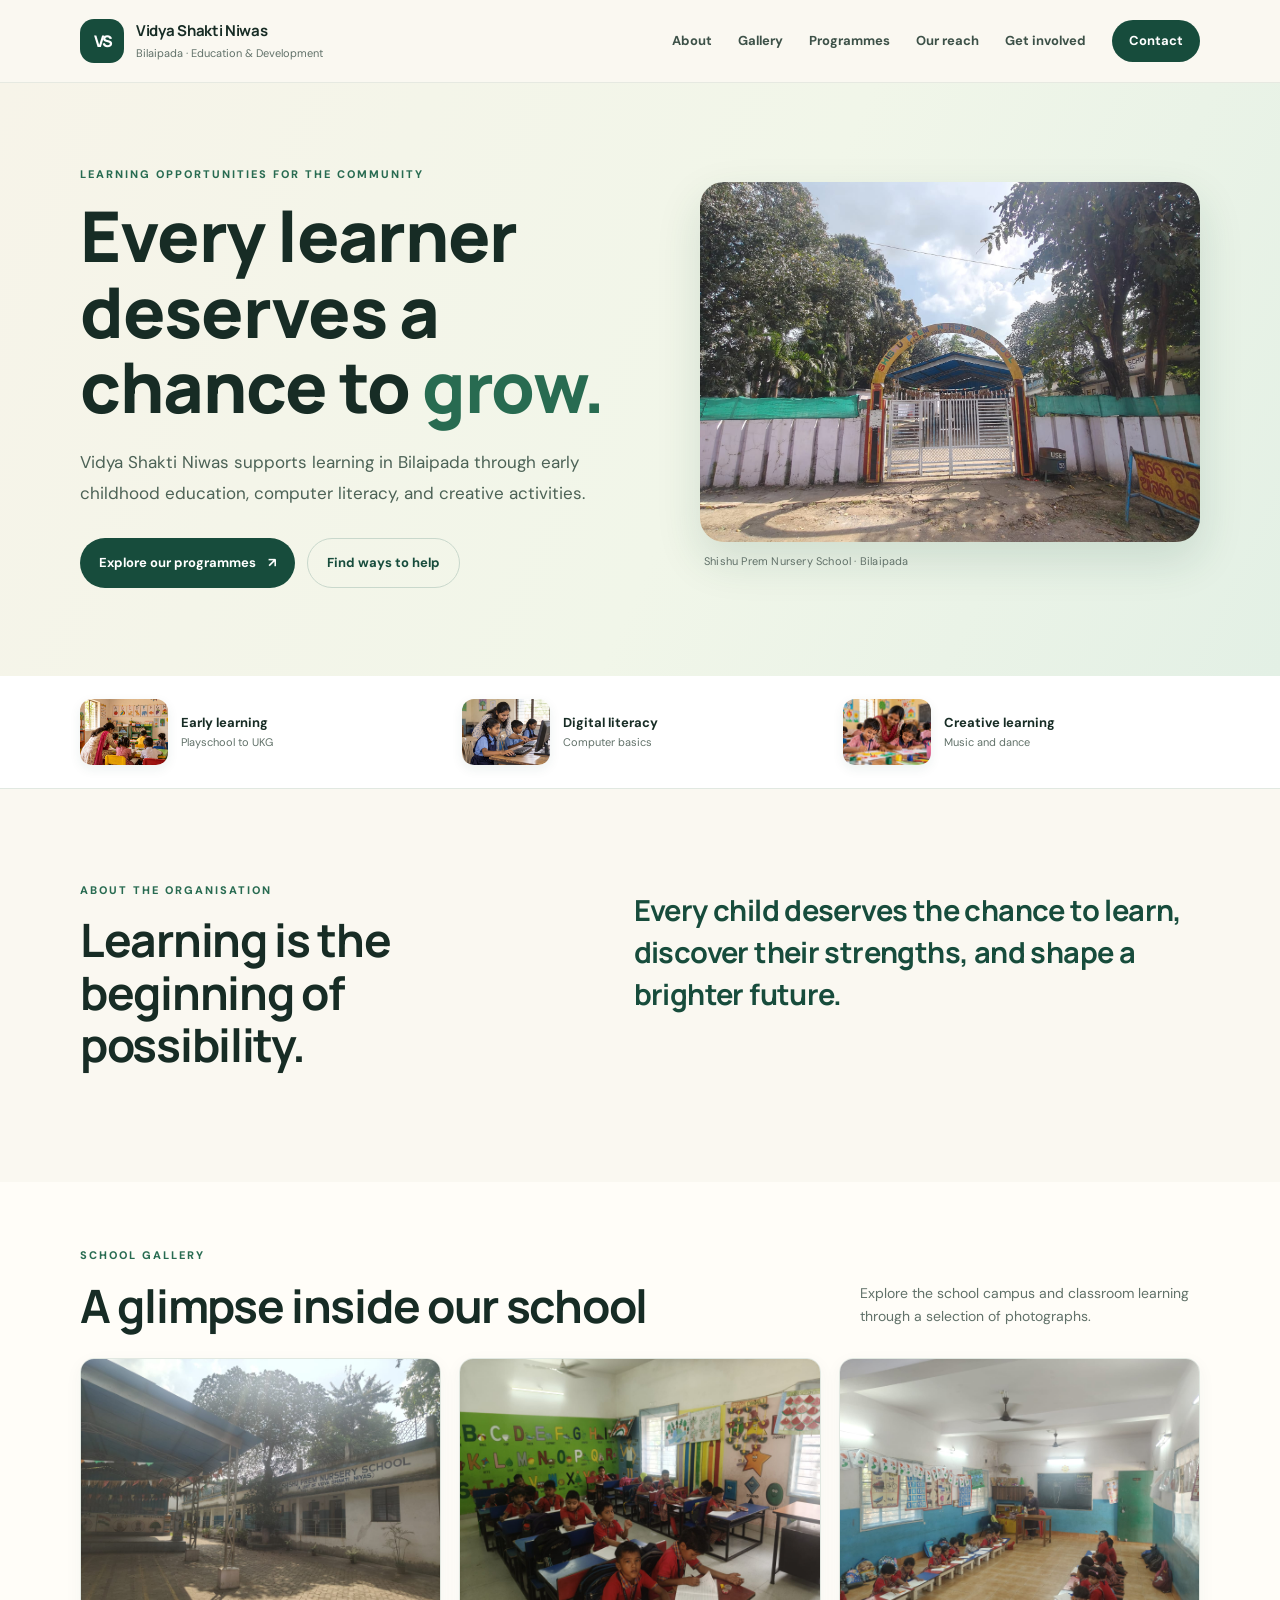
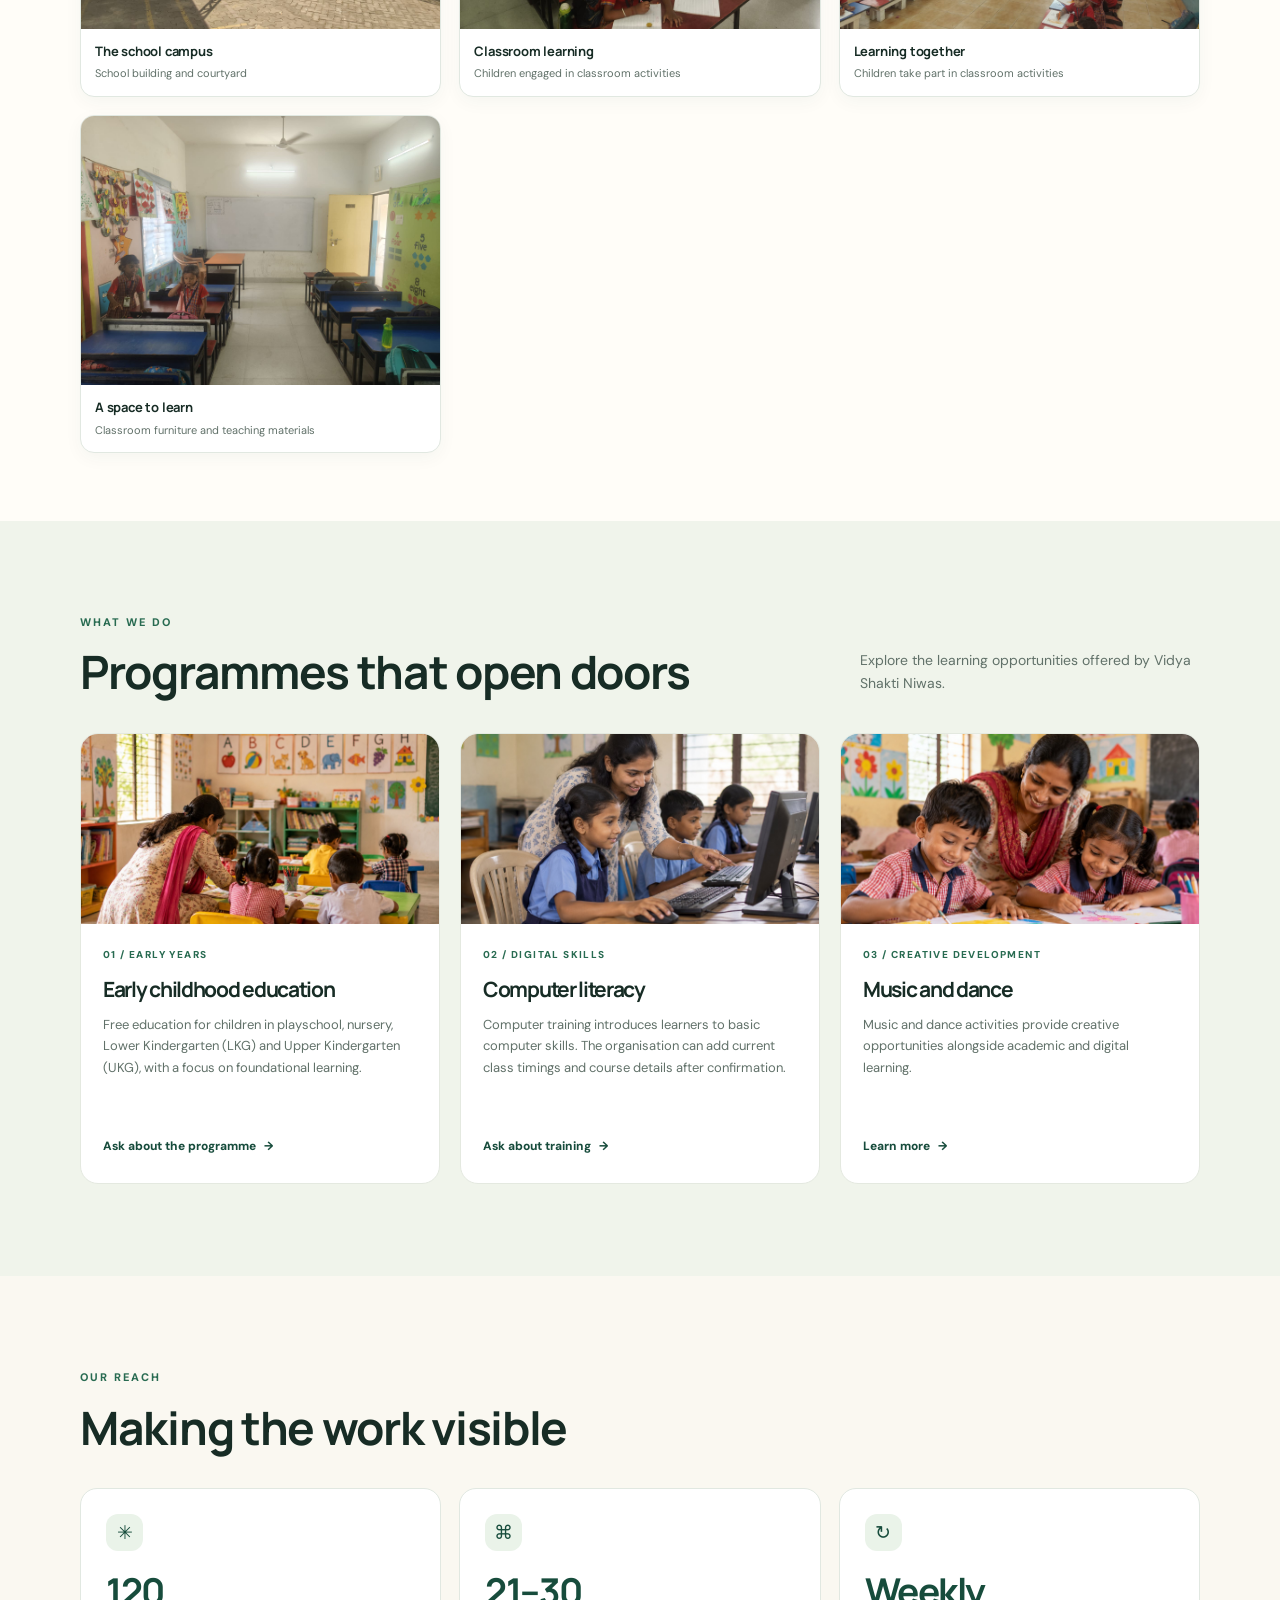
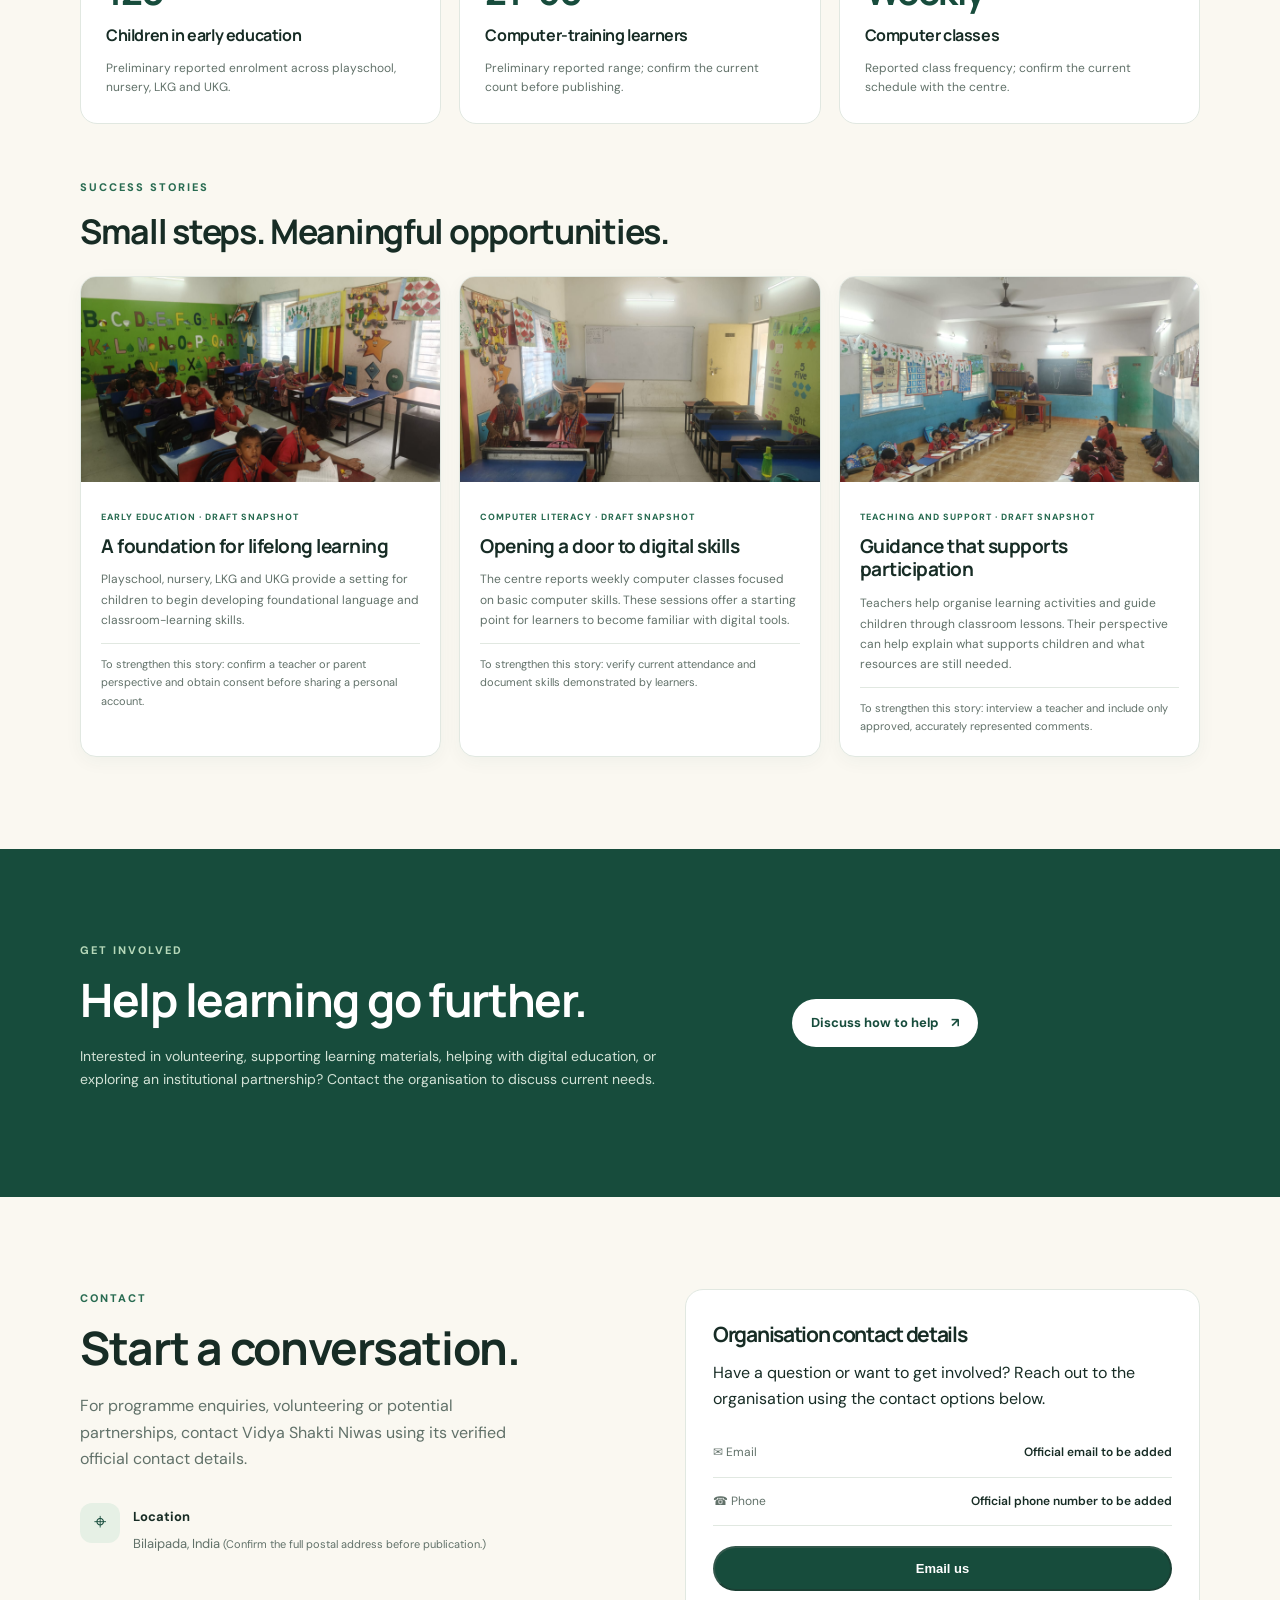
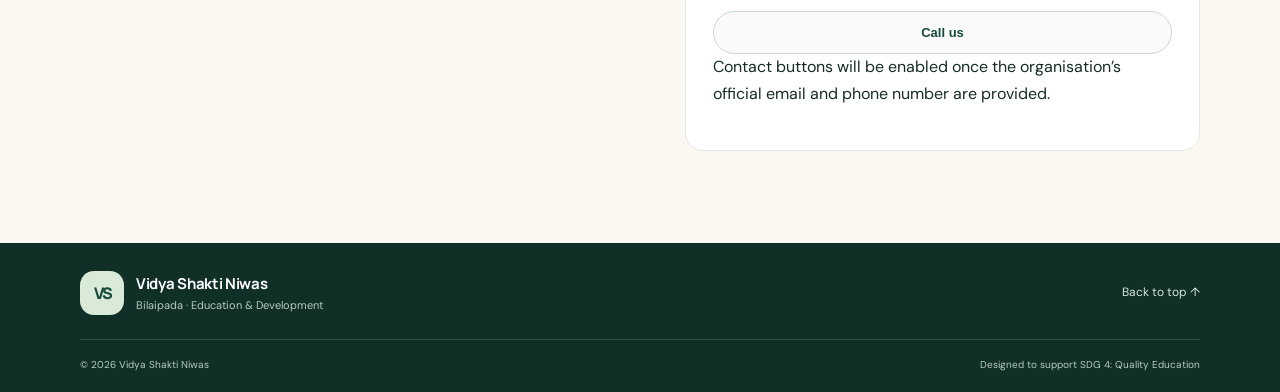
==== index.html @ 68c352fd "Add files via upload" ====
<!doctype html>
<html lang="en">
<head>
  <meta charset="utf-8">
  <meta name="viewport" content="width=device-width, initial-scale=1">
  <meta name="description" content="Learn about Vidya Shakti Niwas in Bilaipada and its early education, computer literacy, music and dance programmes.">
  <meta name="theme-color" content="#174c3c">
  <title>Vidya Shakti Niwas | Learning and Opportunity</title>
  <link rel="stylesheet" href="style.css">
</head>
<body>
  <a class="skip-link" href="#main">Skip to content</a>
  <header class="site-header">
    <div class="container nav-wrap">
      <a class="brand" href="#home" aria-label="Vidya Shakti Niwas home">
        <span class="brand-mark" aria-hidden="true">VS</span>
        <span><strong>Vidya Shakti Niwas</strong><small>Bilaipada · Education & Development</small></span>
      </a>
      <button class="menu-toggle" id="menuToggle" aria-expanded="false" aria-controls="navLinks">Menu</button>
      <nav id="navLinks" class="nav-links" aria-label="Main navigation">
        <a href="#about">About</a>
        <a href="#school-gallery">Gallery</a>
        <a href="#programmes">Programmes</a>
        <a href="#impact">Our reach</a>
        <a href="#get-involved">Get involved</a>
        <a class="nav-cta" href="#contact">Contact</a>
      </nav>
    </div>
  </header>

  <main id="main">
    <section class="hero" id="home">
      <div class="hero-shape shape-one" aria-hidden="true"></div>
      <div class="container hero-grid">
        <div class="hero-copy">
          <p class="eyebrow">Learning opportunities for the community</p>
          <h1>Every learner deserves a chance to <em>grow.</em></h1>
          <p class="hero-intro">Vidya Shakti Niwas supports learning in Bilaipada through early childhood education, computer literacy, and creative activities.</p>
          <div class="hero-actions">
            <a class="button button-primary" href="#programmes">Explore our programmes <span aria-hidden="true">↗</span></a>
            <a class="button button-quiet" href="#get-involved">Find ways to help</a>
          </div>
        </div>
        <div class="hero-photo-wrap">
          <img class="hero-photo" src="assets/school-gate.jpeg" alt="Entrance gate of Shishu Prem Nursery School, a unit of Vidya Shakti Niwas" fetchpriority="high">
          <p class="photo-caption">Shishu Prem Nursery School · Bilaipada</p>
        </div>
      </div>
    </section>

    <section class="trust-strip" aria-label="Organisation focus">
      <div class="container trust-grid">
        <div class="trust-item"><img class="trust-photo" src="assets/ai-early-learning.jpg" alt="Illustrative image of a teacher helping young children learn" loading="lazy"><span><strong>Early learning</strong><small>Playschool to UKG</small></span></div>
        <div class="trust-item"><img class="trust-photo" src="assets/ai-digital-literacy.jpg" alt="Illustrative image of children learning basic computer skills" loading="lazy"><span><strong>Digital literacy</strong><small>Computer basics</small></span></div>
        <div class="trust-item"><img class="trust-photo" src="assets/ai-creative-learning.jpg" alt="Illustrative image of children doing creative classroom activities" loading="lazy"><span><strong>Creative learning</strong><small>Music and dance</small></span></div>
      </div>
    </section>

    <section class="section" id="about">
      <div class="container split">
        <div>
          <p class="eyebrow">About the organisation</p>
          <h2>Learning is the beginning of possibility.</h2>
        </div>
        <div class="section-copy">
          <p class="about-tagline">Every child deserves the chance to learn, discover their strengths, and shape a brighter future.</p>
        </div>
      </div>
    </section>

    <section class="section school-gallery" id="school-gallery">
      <div class="container">
        <div class="section-heading">
          <div><p class="eyebrow">School gallery</p><h2>A glimpse inside our school</h2></div>
          <p>Explore the school campus and classroom learning through a selection of photographs.</p>
        </div>
        <div class="photo-grid">
          <figure class="photo-card photo-card-wide">
            <img src="assets/school-building.jpeg" alt="Exterior courtyard and building of Shishu Prem Nursery School" loading="lazy">
            <figcaption><strong>The school campus</strong><span>School building and courtyard</span></figcaption>
          </figure>
          <figure class="photo-card">
            <img src="assets/classroom-alphabet-learning.jpeg" alt="Children working at desks in a classroom with alphabet learning displays" loading="lazy">
            <figcaption><strong>Classroom learning</strong><span>Children engaged in classroom activities</span></figcaption>
          </figure>
          <figure class="photo-card photo-card-wide">
            <img src="assets/classroom-wide-view.jpeg" alt="Wide view of a classroom with young learners and educational displays" loading="lazy">
            <figcaption><strong>Learning together</strong><span>Children take part in classroom activities</span></figcaption>
          </figure>
          <figure class="photo-card">
            <img src="assets/classroom-empty-view.jpeg" alt="Classroom desks, whiteboard and learning displays" loading="lazy">
            <figcaption><strong>A space to learn</strong><span>Classroom furniture and teaching materials</span></figcaption>
          </figure>
        </div>
      </div>
    </section>

    <section class="section section-tint" id="programmes">
      <div class="container">
        <div class="section-heading">
          <div><p class="eyebrow">What we do</p><h2>Programmes that open doors</h2></div>
          <p>Explore the learning opportunities offered by Vidya Shakti Niwas.</p>
        </div>
        <div class="programme-grid">
          <article class="programme-card">
            <div class="card-art"><img src="assets/ai-early-learning.jpg" alt="AI-generated illustrative scene of young learners taking part in classroom activities" loading="lazy"></div>
            <div class="card-body"><p class="card-kicker">01 / Early years</p><h3>Early childhood education</h3><p>Free education for children in playschool, nursery, Lower Kindergarten (LKG) and Upper Kindergarten (UKG), with a focus on foundational learning.</p><a href="#contact" class="text-link">Ask about the programme <span aria-hidden="true">→</span></a></div>
          </article>
          <article class="programme-card">
            <div class="card-art"><img src="assets/ai-digital-literacy.jpg" alt="AI-generated illustrative scene of children learning basic computer skills" loading="lazy"></div>
            <div class="card-body"><p class="card-kicker">02 / Digital skills</p><h3>Computer literacy</h3><p>Computer training introduces learners to basic computer skills. The organisation can add current class timings and course details after confirmation.</p><a href="#contact" class="text-link">Ask about training <span aria-hidden="true">→</span></a></div>
          </article>
          <article class="programme-card">
            <div class="card-art"><img src="assets/ai-creative-learning.jpg" alt="AI-generated illustrative scene of children participating in creative classroom activities" loading="lazy"></div>
            <div class="card-body"><p class="card-kicker">03 / Creative development</p><h3>Music and dance</h3><p>Music and dance activities provide creative opportunities alongside academic and digital learning.</p><a href="#contact" class="text-link">Learn more <span aria-hidden="true">→</span></a></div>
          </article>
        </div>
      </div>
    </section>

    <section class="section" id="impact">
      <div class="container">
        <div class="section-heading impact-heading">
          <div><p class="eyebrow">Our reach</p><h2>Making the work visible</h2></div>
          
        </div>
        <div class="impact-grid">
          <article class="impact-card"><span class="impact-symbol">✳</span><strong>120</strong><h3>Children in early education</h3><p>Preliminary reported enrolment across playschool, nursery, LKG and UKG.</p></article>
          <article class="impact-card"><span class="impact-symbol">⌘</span><strong>21–30</strong><h3>Computer-training learners</h3><p>Preliminary reported range; confirm the current count before publishing.</p></article>
          <article class="impact-card"><span class="impact-symbol">↻</span><strong>Weekly</strong><h3>Computer classes</h3><p>Reported class frequency; confirm the current schedule with the centre.</p></article>
        </div>
        <div class="stories-heading">
          <p class="eyebrow">Success stories</p>
          <h3>Small steps. Meaningful opportunities.</h3>
          
        </div>
        <div class="success-story-grid">
          <article class="success-story-card">
            <img src="assets/classroom-alphabet-learning.jpeg" alt="Children participating in an early learning classroom activity" loading="lazy">
            <div class="success-story-body"><span class="story-tag">Early education · Draft snapshot</span><h4>A foundation for lifelong learning</h4><p>Playschool, nursery, LKG and UKG provide a setting for children to begin developing foundational language and classroom-learning skills.</p><p class="story-validation">To strengthen this story: confirm a teacher or parent perspective and obtain consent before sharing a personal account.</p></div>
          </article>
          <article class="success-story-card">
            <img src="assets/classroom-empty-view.jpeg" alt="Learning space with classroom furniture and teaching displays" loading="lazy">
            <div class="success-story-body"><span class="story-tag">Computer literacy · Draft snapshot</span><h4>Opening a door to digital skills</h4><p>The centre reports weekly computer classes focused on basic computer skills. These sessions offer a starting point for learners to become familiar with digital tools.</p><p class="story-validation">To strengthen this story: verify current attendance and document skills demonstrated by learners.</p></div>
          </article>
          <article class="success-story-card">
            <img src="assets/classroom-wide-view.jpeg" alt="Teacher supporting children during a classroom lesson" loading="lazy">
            <div class="success-story-body"><span class="story-tag">Teaching and support · Draft snapshot</span><h4>Guidance that supports participation</h4><p>Teachers help organise learning activities and guide children through classroom lessons. Their perspective can help explain what supports children and what resources are still needed.</p><p class="story-validation">To strengthen this story: interview a teacher and include only approved, accurately represented comments.</p></div>
          </article>
        </div>
      </div>
    </section>

    <section class="section get-involved-section" id="get-involved">
      <div class="container get-involved">
        <div><p class="eyebrow eyebrow-light">Get involved</p><h2>Help learning go further.</h2><p>Interested in volunteering, supporting learning materials, helping with digital education, or exploring an institutional partnership? Contact the organisation to discuss current needs.</p></div>
        <div class="involved-actions">
          <a class="button button-light" href="#contact">Discuss how to help <span aria-hidden="true">↗</span></a>
        </div>
      </div>
    </section>

    <section class="section contact-section" id="contact">
      <div class="container contact-grid">
        <div><p class="eyebrow">Contact</p><h2>Start a conversation.</h2><p>For programme enquiries, volunteering or potential partnerships, contact Vidya Shakti Niwas using its verified official contact details.</p><div class="contact-location"><span aria-hidden="true">⌖</span><div><strong>Location</strong><p>Bilaipada, India <span class="small-note">(Confirm the full postal address before publication.)</span></p></div></div></div>
        <div class="contact-box">
          <h3>Organisation contact details</h3>
          <p class="contact-intro">Have a question or want to get involved? Reach out to the organisation using the contact options below.</p>
          <div class="contact-line"><span><span aria-hidden="true">✉</span> Email</span><strong>Official email to be added</strong></div>
          <div class="contact-line"><span><span aria-hidden="true">☎</span> Phone</span><strong>Official phone number to be added</strong></div>
          <div class="contact-actions" aria-label="Contact options">
            <button class="button button-primary button-full" type="button" disabled aria-disabled="true" title="Add the official email address to enable this option">Email us</button>
            <button class="button button-quiet button-full" type="button" disabled aria-disabled="true" title="Add the official phone number to enable this option">Call us</button>
          </div>
          <p class="contact-pending">Contact buttons will be enabled once the organisation’s official email and phone number are provided.</p>
        </div>
      </div>
    </section>
  </main>

  <footer class="site-footer">
    <div class="container footer-top"><a class="brand brand-footer" href="#home"><span class="brand-mark">VS</span><span><strong>Vidya Shakti Niwas</strong><small>Bilaipada · Education & Development</small></span></a><a class="back-top" href="#home">Back to top ↑</a></div>
    <div class="container footer-bottom"><span>© <span id="year"></span> Vidya Shakti Niwas</span><span>Designed to support SDG 4: Quality Education</span></div>
  </footer>
  <script src="script.js"></script>
</body>
</html>
---- style.css ----
@import url('https://fonts.googleapis.com/css2?family=DM+Sans:wght@400;500;600;700&family=Manrope:wght@400;500;600;700;800&display=swap');

:root{--green:#174c3c;--green-2:#286b51;--mint:#dcefe3;--cream:#faf8f1;--ink:#172c25;--muted:#617169;--line:#e1e8e1;--white:#fff;--orange:#eaa45e;--lavender:#e8e3f5}
*{box-sizing:border-box}
html{scroll-behavior:smooth;scroll-padding-top:90px}
body{margin:0;background:var(--cream);color:var(--ink);font-family:"DM Sans",sans-serif;line-height:1.65}
a{color:inherit}
.container{width:min(1120px,calc(100% - 44px));margin-inline:auto}
.site-header{position:sticky;top:0;z-index:20;background:rgba(250,248,241,.94);backdrop-filter:blur(12px);border-bottom:1px solid rgba(23,76,60,.09)}
.nav-wrap{min-height:82px;display:flex;align-items:center;justify-content:space-between;gap:24px}
.brand{display:flex;align-items:center;gap:12px;text-decoration:none;min-width:0}
.brand-mark{display:grid;place-items:center;width:44px;height:44px;border-radius:14px;background:var(--green);color:#fff;font-family:Manrope,sans-serif;font-weight:800;letter-spacing:-2px}
.brand strong,.brand small{display:block;line-height:1.35}
.brand strong{font-family:Manrope,sans-serif;font-size:15px;letter-spacing:-.3px}
.brand small{font-size:11px;color:var(--muted);margin-top:4px}
.nav-links{display:flex;align-items:center;gap:26px}
.nav-links a{text-decoration:none;font-size:13px;font-weight:700;color:#3d5148}
.nav-links a:hover,.text-link:hover{color:var(--green-2)}
.nav-links .nav-cta{background:var(--green);color:white;padding:10px 17px;border-radius:999px}
.menu-toggle{display:none;background:white;border:1px solid var(--line);padding:8px 12px;border-radius:8px;font:inherit;font-weight:700}
.hero{position:relative;overflow:hidden;padding:82px 0 88px;background:linear-gradient(115deg,#f7f4e9 0%,#f1f6e9 56%,#e3f0e5 100%)}
.hero-grid{display:grid;grid-template-columns:1.05fr .95fr;align-items:center;gap:60px}
.eyebrow{margin:0 0 15px;color:var(--green-2);text-transform:uppercase;letter-spacing:2px;font-size:11px;font-weight:800}
h1,h2,h3,p{margin-top:0}
h1,h2,h3{font-family:Manrope,sans-serif;letter-spacing:-1.3px}
h1{max-width:640px;font-size:clamp(42px,5.6vw,70px);line-height:1.08;margin-bottom:22px;font-weight:800}
h1 em{font-style:normal;color:var(--green-2)}
.hero-intro{max-width:550px;font-size:17px;line-height:1.8;color:#4c6256}
.hero-actions{display:flex;gap:12px;flex-wrap:wrap;margin-top:30px}
.button{display:inline-flex;align-items:center;justify-content:center;gap:12px;text-decoration:none;border-radius:999px;padding:13px 19px;font-size:13px;font-weight:700;transition:transform .18s ease,background .18s ease}
.button:hover{transform:translateY(-2px)}
.button-primary{background:var(--green);color:#fff}
.button-primary:hover{background:#23664e}
.button-quiet{border:1px solid #c9d8cc;color:var(--green)}
.micro-note{margin:22px 0 0;font-size:11px;color:#738078}
.hero-art{height:365px;position:relative;border-radius:42% 58% 47% 53%/48% 42% 58% 52%;background:#dcebdc;display:flex;align-items:center;justify-content:center;isolation:isolate}
.hero-art:before{content:"";position:absolute;inset:28px;border:1px solid rgba(23,76,60,.15);border-radius:inherit}
.sun{position:absolute;width:130px;height:130px;border-radius:50%;background:#f1c48e;top:30px;right:48px;z-index:-1}
.book{position:absolute;bottom:85px;width:155px;height:120px;border-radius:8px 12px 10px 8px;box-shadow:0 20px 35px #174c3c1b}
.book-back{background:#e9a15c;transform:rotate(9deg) translate(26px,-7px)}
.book-front{background:#fff9e9;transform:rotate(-8deg) translate(-14px,0);border:1px solid #e1d9c5}
.book-front:before{content:"";position:absolute;left:50%;top:10px;bottom:10px;border-left:1px solid #d7cfb9}
.plant-pot{position:absolute;bottom:57px;right:80px;width:55px;height:54px;background:#c87852;clip-path:polygon(8% 0,92% 0,78% 100%,22% 100%);z-index:2}
.plant-stem{position:absolute;bottom:105px;right:106px;width:4px;height:120px;background:#397453;transform:rotate(7deg);z-index:2}
.plant-stem:before,.plant-stem:after{content:"";position:absolute;width:38px;height:20px;border-radius:100% 0 100% 0;background:#5c9a6b}
.plant-stem:before{top:24px;left:-34px;transform:rotate(15deg)}
.plant-stem:after{top:55px;left:1px;transform:rotate(-18deg) scaleX(-1)}
.art-label{position:absolute;background:#fffdf5;padding:9px 15px;border-radius:999px;font-size:11px;font-weight:800;box-shadow:0 8px 20px #174c3c0c}
.label-top{top:65px;left:44px;color:var(--green)}
.label-bottom{bottom:32px;left:50%;transform:translateX(-50%);white-space:nowrap;color:#52685b}
.trust-strip{background:#fff;border-bottom:1px solid var(--line)}
.trust-grid{display:grid;grid-template-columns:repeat(3,1fr);padding:23px 0;gap:25px}
.trust-grid>div{display:flex;align-items:center;gap:13px;min-width:0}
.strip-icon{display:grid;place-items:center;width:39px;height:39px;border-radius:12px;background:#eaf3e9;color:var(--green);font-size:11px;font-weight:800}
.trust-photo{display:block;width:88px;height:66px;object-fit:cover;border-radius:12px;flex:0 0 auto;box-shadow:0 4px 12px rgba(23,76,60,.08)}
.about-tagline{font-family:Manrope,sans-serif;color:var(--green);font-size:clamp(22px,2.5vw,29px);font-weight:700;line-height:1.45;letter-spacing:-.6px;max-width:590px;margin:8px 0 0}
.illustration-note{margin:16px 0 0;color:var(--muted);font-size:11px;line-height:1.6}
.trust-grid strong,.trust-grid small{display:block}
.trust-grid strong{font-size:13px}.trust-grid small{font-size:11px;color:var(--muted)}
.section{padding:92px 0}
.split{display:grid;grid-template-columns:.9fr 1.1fr;gap:90px}
h2{font-size:clamp(32px,4vw,46px);line-height:1.15;margin-bottom:18px}
.section-copy{color:var(--muted);font-size:15px}
.notice{background:#f0f3e9;border-left:3px solid #8ba77e;padding:14px 17px;border-radius:0 10px 10px 0;font-size:13px;color:#485b4d}
.section-tint{background:#f0f4eb}
.section-heading{display:flex;align-items:end;justify-content:space-between;gap:40px;margin-bottom:34px}
.section-heading h2{margin-bottom:0}
.section-heading>p{max-width:340px;color:var(--muted);font-size:14px;margin-bottom:4px}
.programme-grid{display:grid;grid-template-columns:repeat(3,1fr);gap:20px}
.programme-card{overflow:hidden;background:white;border:1px solid #e4e9e0;border-radius:18px;transition:transform .2s,box-shadow .2s}
.programme-card:hover{transform:translateY(-4px);box-shadow:0 16px 35px #174c3c0c}
.card-art{height:175px;position:relative;overflow:hidden;display:grid;place-items:center}
.art-early{background:#f4dfbf}.art-early>span:first-child{font-family:Manrope,sans-serif;font-weight:800;font-size:53px;letter-spacing:-5px;color:#8b543b;transform:rotate(-8deg)}
.shape-circle{position:absolute;width:100px;height:100px;border:2px solid #cf946d;border-radius:50%;right:35px;top:25px}
.shape-circle:after{content:"";position:absolute;inset:17px;border:1px solid #cf946d;border-radius:50%}
.art-digital{background:#dce9f0}
.monitor{width:105px;height:72px;border:5px solid #365e6b;border-radius:8px;position:relative;background:#f8f8ee}
.monitor:before{content:"";position:absolute;width:4px;height:18px;background:#365e6b;bottom:-22px;left:45px}
.monitor:after{content:"";position:absolute;width:38px;height:4px;background:#365e6b;bottom:-25px;left:29px;border-radius:5px}
.cursor{position:absolute;top:27px;right:70px;font-size:35px;color:#d18450}
.art-creative{background:#e7e0f2}
.note{font-size:67px;color:#6c5b94;transform:rotate(-10deg)}
.note-two{position:absolute;font-size:40px;right:70px;top:35px;color:#bc7c58}
.spark{position:absolute;left:72px;bottom:25px;color:#bc7c58;font-size:30px}
.card-body{padding:23px 22px 25px}
.card-kicker{font-size:10px;text-transform:uppercase;letter-spacing:1.4px;color:var(--green-2);font-weight:800;margin-bottom:12px}
.card-body h3{font-size:21px;line-height:1.25;margin-bottom:12px}
.card-body>p:not(.card-kicker){font-size:13px;color:var(--muted);min-height:105px}
.text-link{display:inline-flex;gap:8px;text-decoration:none;font-size:12px;font-weight:800;color:var(--green)}
.impact-heading{align-items:start}
.impact-grid{display:grid;grid-template-columns:repeat(3,1fr);gap:18px}
.impact-card{padding:25px;border:1px solid var(--line);background:#fff;border-radius:17px}
.impact-symbol{display:grid;place-items:center;width:37px;height:37px;border-radius:12px;background:#eaf3e9;color:var(--green);font-size:19px;margin-bottom:20px}
.impact-card>strong{display:block;font-family:Manrope,sans-serif;font-size:37px;letter-spacing:-1.5px;color:var(--green);line-height:1.1}
.impact-card h3{font-size:16px;letter-spacing:-.4px;margin:10px 0}
.impact-card p{font-size:12px;color:var(--muted);margin:0}
.impact-footnote{display:flex;gap:12px;margin-top:20px;padding:17px 20px;background:#fff6e7;border:1px solid #f0dfc3;border-radius:12px;color:#735b3d;font-size:12px}
.impact-footnote p{margin:0}
.story-panel{margin-top:55px;padding:34px;background:#edf3e9;border-radius:20px;display:grid;grid-template-columns:70px 1fr;gap:20px}
.story-icon{font-family:Georgia,serif;font-size:88px;line-height:1;color:#9eb59a}
.story-panel h3{font-size:26px;margin-bottom:10px;max-width:650px}
.story-panel p:not(.eyebrow){font-size:13px;color:var(--muted);max-width:760px}
.placeholder-label{display:inline-block;border:1px dashed #9eaf9e;border-radius:6px;padding:6px 10px;font-size:10px;color:#536b58;font-weight:700}
.get-involved-section{background:var(--green);color:white}
.get-involved{display:grid;grid-template-columns:1.2fr .8fr;gap:100px;align-items:center}
.eyebrow-light{color:#b6d8b9}
.get-involved h2{max-width:550px}
.get-involved>div>p:not(.eyebrow){max-width:600px;color:#d2e2d6;font-size:14px}
.button-light{background:#fff;color:var(--green)}
.involved-actions p{font-size:11px;color:#c4d9cb;margin:18px 0 0;max-width:310px}
.contact-grid{display:grid;grid-template-columns:1fr 1fr;gap:90px}
.contact-grid>div:first-child>p:not(.eyebrow){color:var(--muted);max-width:450px}
.contact-location{display:flex;gap:13px;margin-top:30px}
.contact-location>span{display:grid;place-items:center;width:40px;height:40px;background:#e6f0e5;border-radius:12px;color:var(--green);font-size:22px}
.contact-location strong{font-size:13px}.contact-location p{font-size:13px;color:var(--muted);margin:4px 0}
.small-note{font-size:11px;color:var(--muted)}
.contact-box{padding:27px;background:white;border:1px solid var(--line);border-radius:18px}
.contact-box h3{font-size:21px;margin-bottom:8px}
.contact-line{display:flex;justify-content:space-between;gap:15px;padding:14px 0;border-bottom:1px solid var(--line);font-size:12px}
.contact-line span{color:var(--muted)}.contact-line strong{text-align:right;font-weight:600}
.button-full{width:100%;margin-top:20px}
.site-footer{background:#102f26;color:white;padding:28px 0 18px}
.footer-top,.footer-bottom{display:flex;align-items:center;justify-content:space-between;gap:20px}
.brand-footer .brand-mark{background:#d9ead9;color:var(--green)}
.brand-footer small{color:#b8ccc0}
.back-top{text-decoration:none;font-size:12px;color:#d7e7db}
.footer-bottom{border-top:1px solid #ffffff24;margin-top:24px;padding-top:17px;color:#b8ccc0;font-size:10px}
.skip-link{position:absolute;left:-9999px;top:8px;background:white;padding:10px;z-index:99}.skip-link:focus{left:8px}
@media(max-width:850px){.nav-links{gap:14px}.nav-links a{font-size:12px}.hero-grid{gap:30px}.hero-art{height:310px}.split,.get-involved,.contact-grid{gap:45px}.card-body{padding:19px}.card-body>p:not(.card-kicker){min-height:145px}}
@media(max-width:680px){.container{width:min(100% - 32px,520px)}.nav-wrap{min-height:72px;flex-wrap:wrap;padding:12px 0}.menu-toggle{display:block}.nav-links{display:none;flex-basis:100%;align-items:stretch;flex-direction:column;gap:0;padding:8px 0 12px}.nav-links.open{display:flex}.nav-links a{padding:12px 8px}.nav-links .nav-cta{margin-top:5px;text-align:center}.hero{padding:55px 0 60px}.hero-grid{grid-template-columns:1fr;gap:36px}.hero-art{height:270px;max-width:420px;width:100%;margin:auto}.hero h1{font-size:46px}.hero-intro{font-size:15px}.trust-grid{grid-template-columns:1fr;gap:16px;padding:20px 0}.trust-grid>div{gap:12px}.trust-photo{width:78px;height:60px}.about-tagline{font-size:22px}.section{padding:64px 0}.split,.get-involved,.contact-grid{grid-template-columns:1fr;gap:22px}.section-heading{display:block}.section-heading>p{margin-top:18px}.programme-grid,.impact-grid{grid-template-columns:1fr}.card-art{height:155px}.card-body>p:not(.card-kicker){min-height:0}.impact-heading{margin-bottom:25px}.story-panel{grid-template-columns:1fr;padding:25px;gap:4px;margin-top:35px}.story-icon{font-size:65px}.story-panel h3{font-size:23px}.get-involved{gap:18px}.contact-box{padding:22px}.footer-top,.footer-bottom{align-items:flex-start;flex-direction:column}.footer-bottom{gap:7px}.brand strong{font-size:14px}}

/* School photography: restrained hero image and compact gallery cards */
.hero-photo-wrap{width:100%;max-width:500px;justify-self:end;margin:0}
.hero-photo{display:block;width:100%;aspect-ratio:4/3;max-height:360px;object-fit:cover;object-position:center;border-radius:24px;box-shadow:0 18px 45px rgba(23,76,60,.14)}
.photo-caption{margin:10px 4px 0;color:var(--muted);font-size:11px;letter-spacing:.2px}
.school-gallery{padding-top:64px;padding-bottom:68px;background:#fffdf8}
.school-gallery .section-heading{align-items:end;margin-bottom:26px}
.photo-grid{display:grid;grid-template-columns:repeat(3,minmax(0,1fr));gap:18px}
.photo-card{min-width:0;margin:0;overflow:hidden;background:#fff;border:1px solid var(--line);border-radius:14px;box-shadow:0 5px 18px rgba(23,76,60,.045);transition:transform .2s ease,box-shadow .2s ease}
.photo-card:hover{transform:translateY(-3px);box-shadow:0 12px 25px rgba(23,76,60,.09)}
.photo-card img{display:block;width:100%;height:auto;aspect-ratio:4/3;object-fit:cover;background:#edf1e9}
.photo-card-wide{grid-column:auto}
.photo-card figcaption{display:flex;flex-direction:column;gap:3px;padding:12px 14px 14px}
.photo-card figcaption strong{font-family:Manrope,sans-serif;font-size:13px;letter-spacing:-.2px;color:var(--ink)}
.photo-card figcaption span{font-size:11px;line-height:1.5;color:var(--muted)}
.gallery-note{margin:18px 0 0;font-size:11px;color:var(--muted)}
@media(max-width:850px){.hero-photo-wrap{max-width:460px;justify-self:center}.hero-photo{max-height:330px}.photo-grid{grid-template-columns:repeat(2,minmax(0,1fr));gap:14px}}
@media(max-width:680px){.hero-photo-wrap{max-width:100%}.hero-photo{max-height:280px;border-radius:18px}.school-gallery{padding-top:52px;padding-bottom:54px}.photo-grid{grid-template-columns:repeat(2,minmax(0,1fr));gap:10px}.photo-card{border-radius:11px}.photo-card figcaption{padding:10px}.photo-card figcaption strong{font-size:12px}.photo-card figcaption span{font-size:10px}}
@media(max-width:420px){.photo-grid{grid-template-columns:1fr 1fr}.photo-card img{aspect-ratio:1/1}}

@media(prefers-reduced-motion:reduce){html{scroll-behavior:auto}*,*:before,*:after{transition:none!important}}

/* Photo-led programme cards */
.card-art{height:190px;position:relative;overflow:hidden;background:#e9efe6;display:block}
.card-art img{display:block;width:100%;height:100%;object-fit:cover;object-position:center}
.programme-card:nth-child(2) .card-art img{object-position:center 42%}
.programme-card:nth-child(3) .card-art img{object-position:center 38%}

/* Photo-led community and programme story cards */
.stories-heading{margin:54px 0 24px;max-width:760px}
.stories-heading h3{font-size:clamp(25px,3vw,34px);line-height:1.2;margin-bottom:12px}
.stories-heading>p:last-child{font-size:13px;color:var(--muted);max-width:720px;margin-bottom:0}
.success-story-grid{display:grid;grid-template-columns:repeat(3,minmax(0,1fr));gap:18px}
.success-story-card{overflow:hidden;background:#fff;border:1px solid var(--line);border-radius:16px;box-shadow:0 5px 18px rgba(23,76,60,.045)}
.success-story-card>img{display:block;width:100%;height:205px;object-fit:cover;background:#e9efe6}
.success-story-body{padding:20px}
.story-tag{display:inline-block;margin-bottom:11px;color:var(--green-2);font-size:9px;line-height:1.4;font-weight:800;text-transform:uppercase;letter-spacing:1px}
.success-story-body h4{font-family:Manrope,sans-serif;font-size:19px;line-height:1.25;letter-spacing:-.5px;margin:0 0 11px}
.success-story-body>p{font-size:12px;color:var(--muted);line-height:1.7}
.success-story-body .story-validation{padding-top:11px;border-top:1px solid var(--line);font-size:11px;margin-bottom:0}
.stories-consent-note{margin-top:20px;padding:16px 18px;border:1px solid #e7d9bf;background:#fff8eb;border-radius:12px;color:#735b3d;font-size:11px;line-height:1.7}
@media(max-width:850px){.success-story-grid{grid-template-columns:repeat(2,minmax(0,1fr))}.success-story-card>img{height:185px}}
@media(max-width:680px){.card-art{height:180px}.success-story-grid{grid-template-columns:1fr}.success-story-card>img{height:220px}.stories-heading{margin-top:38px}}
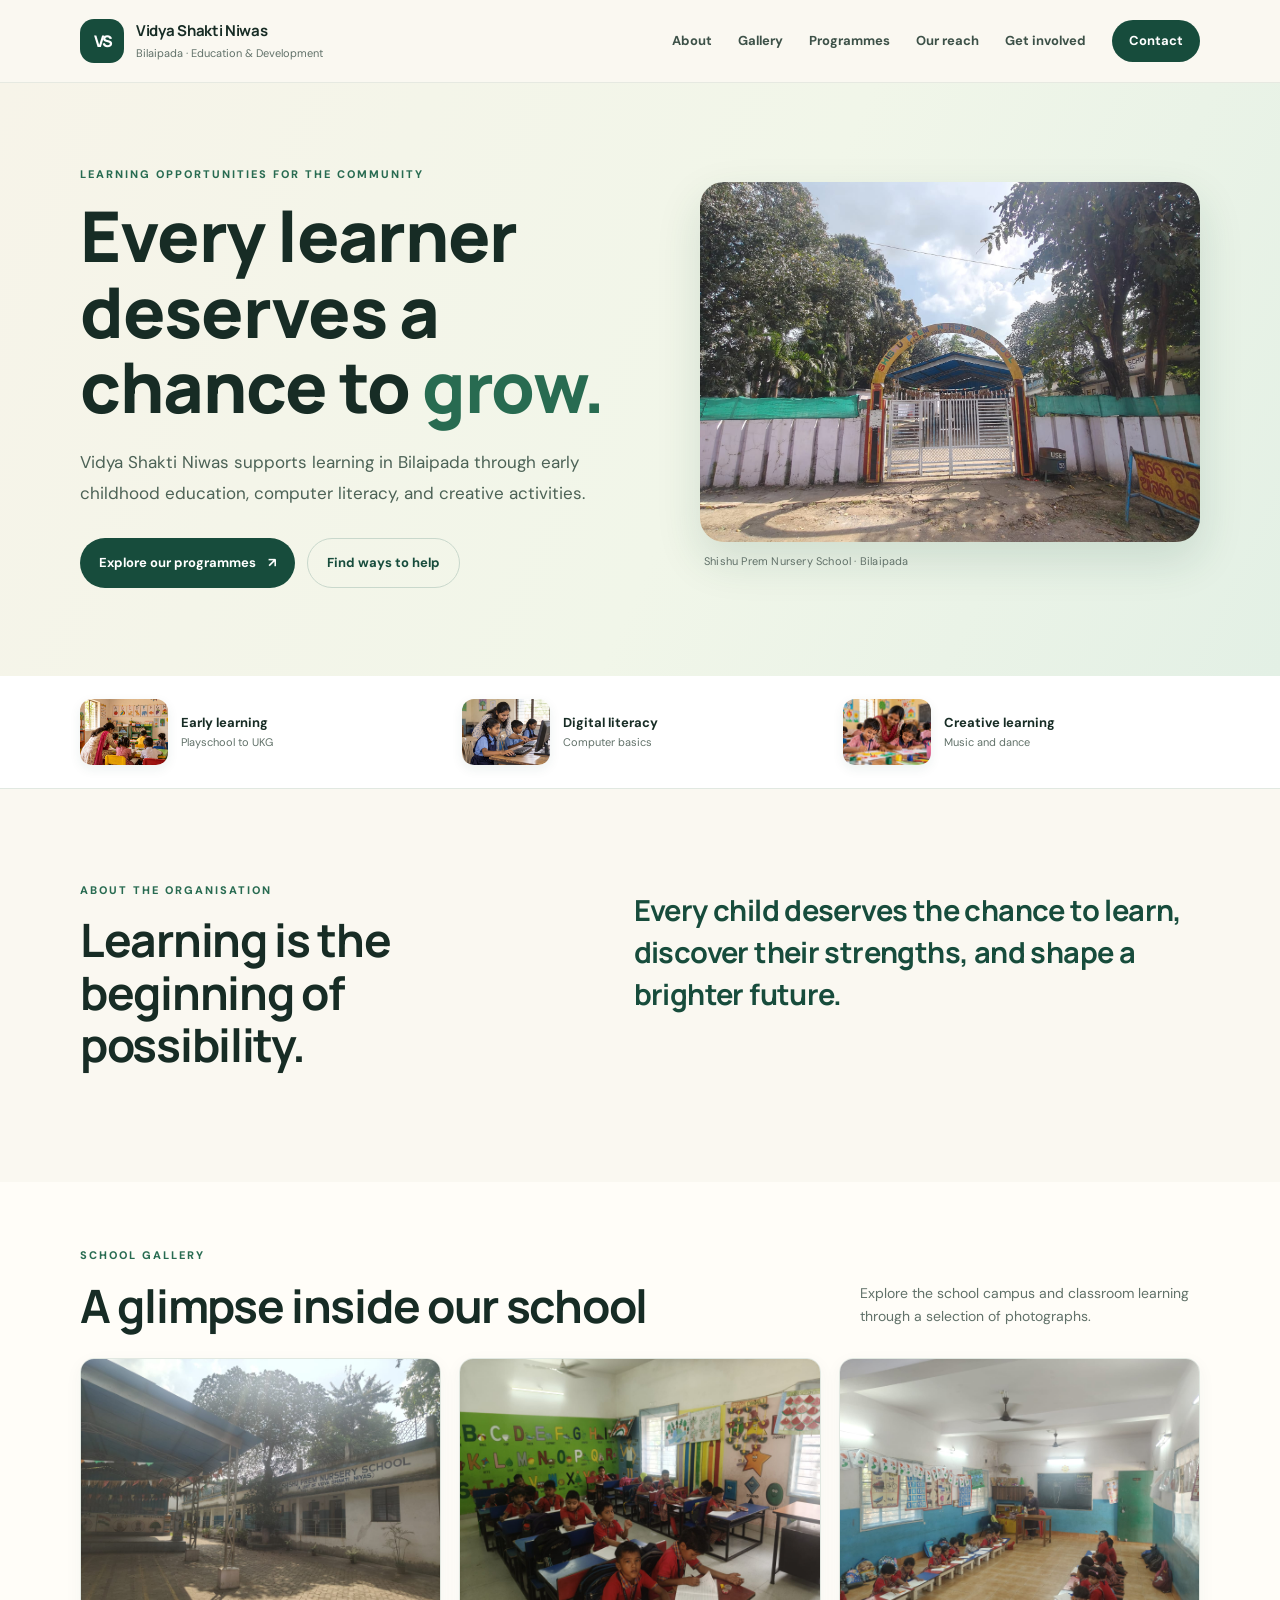
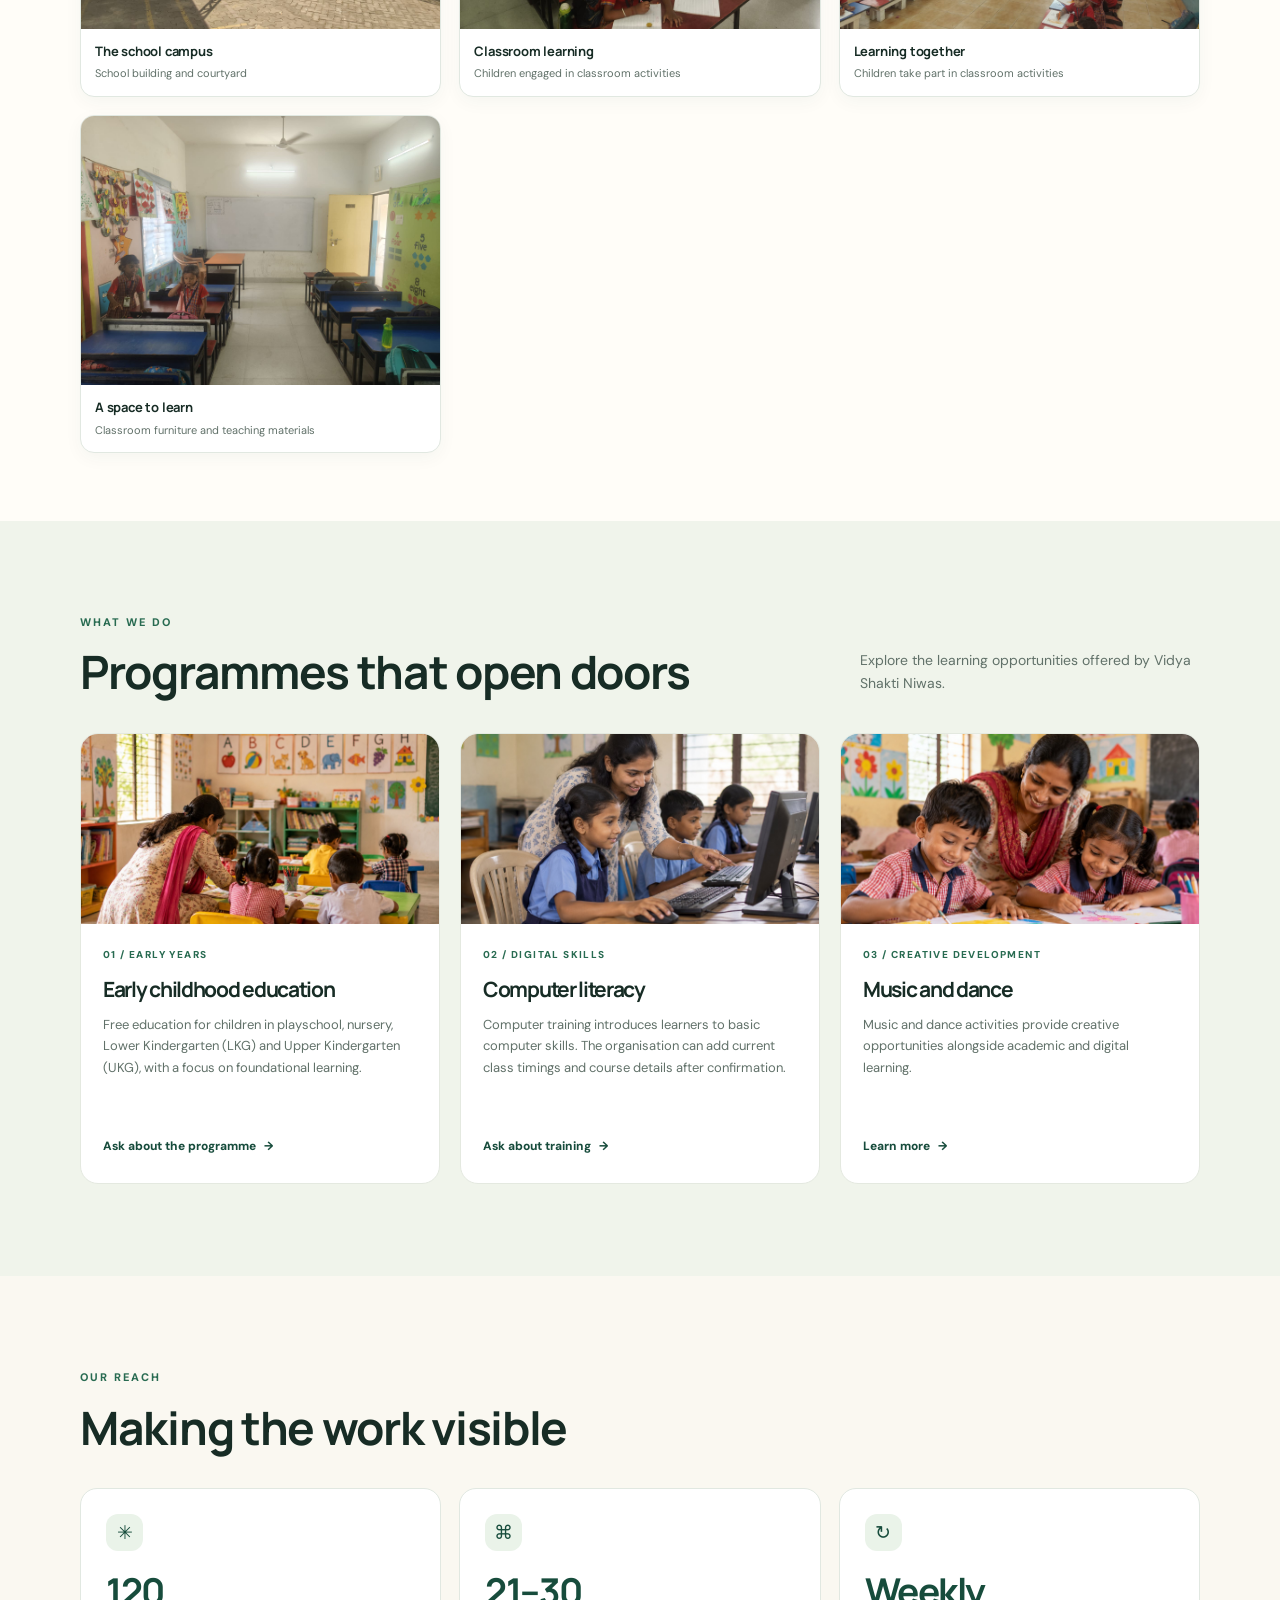
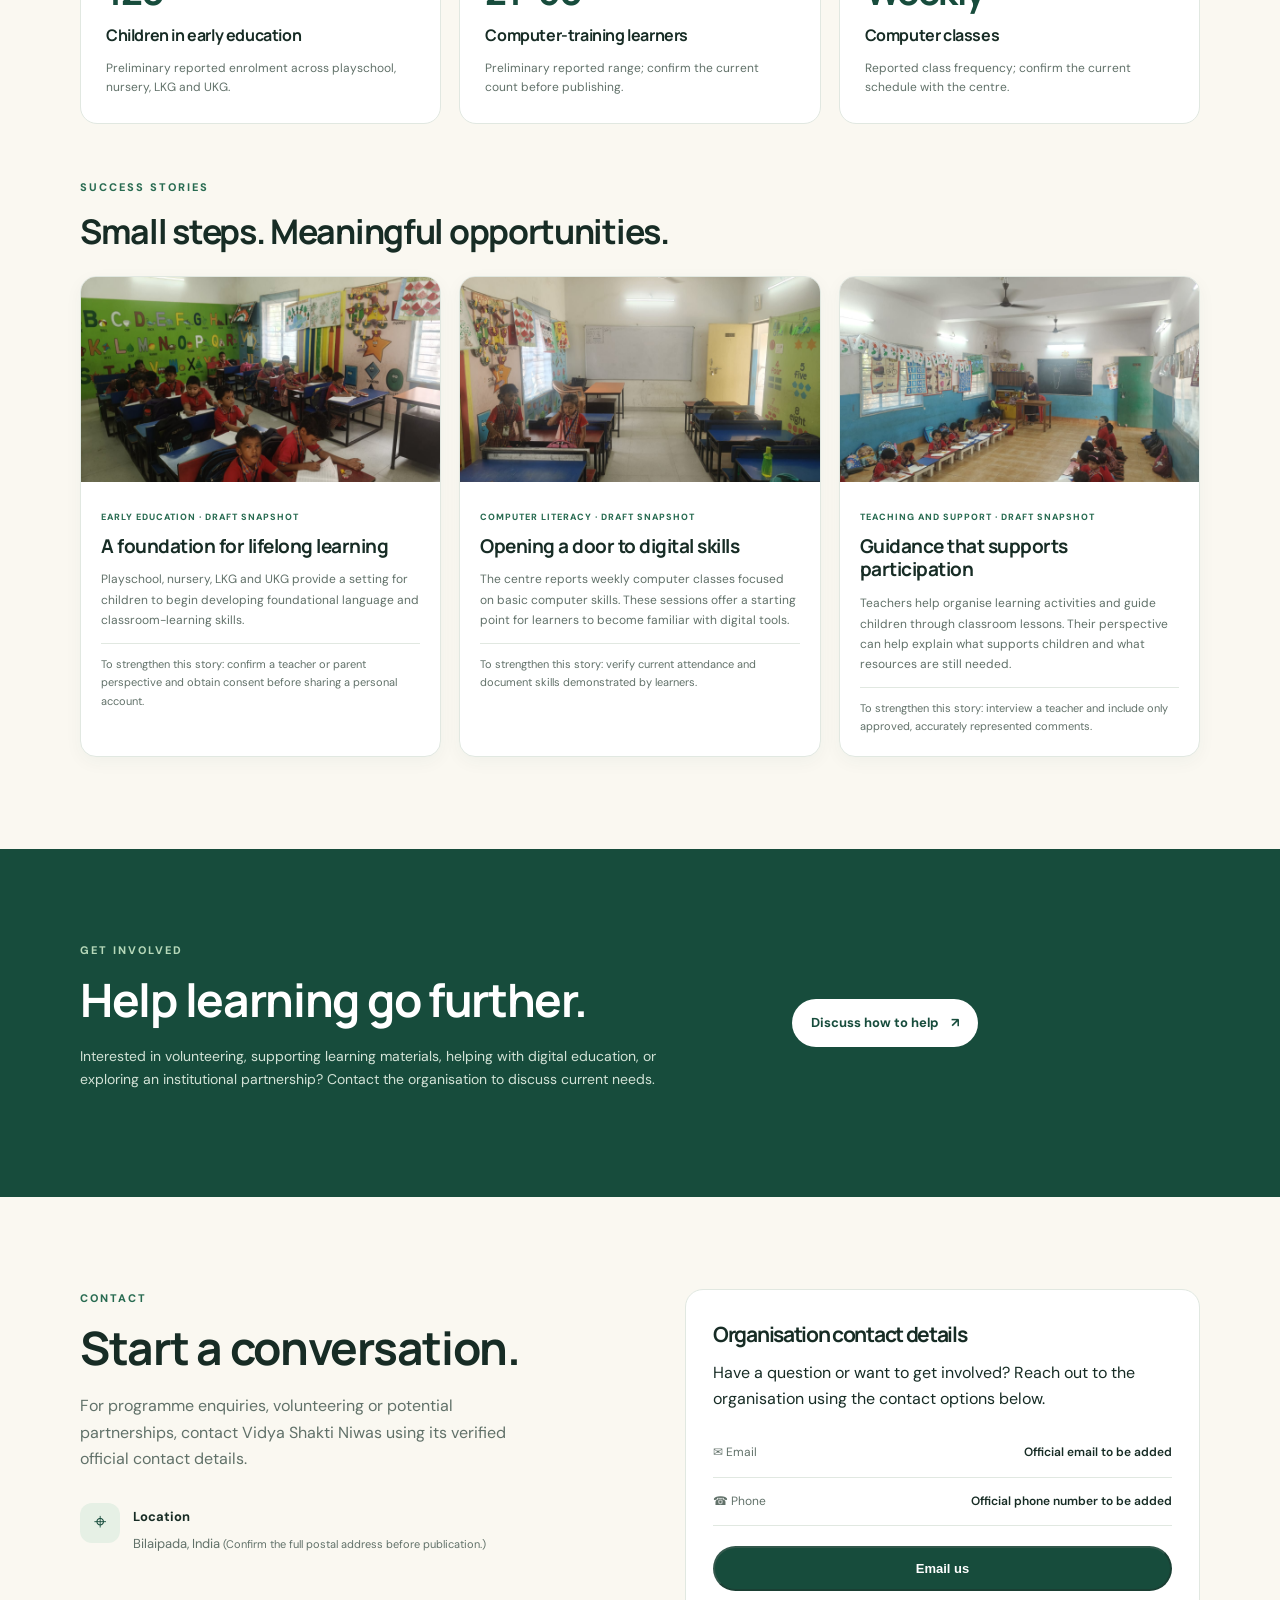
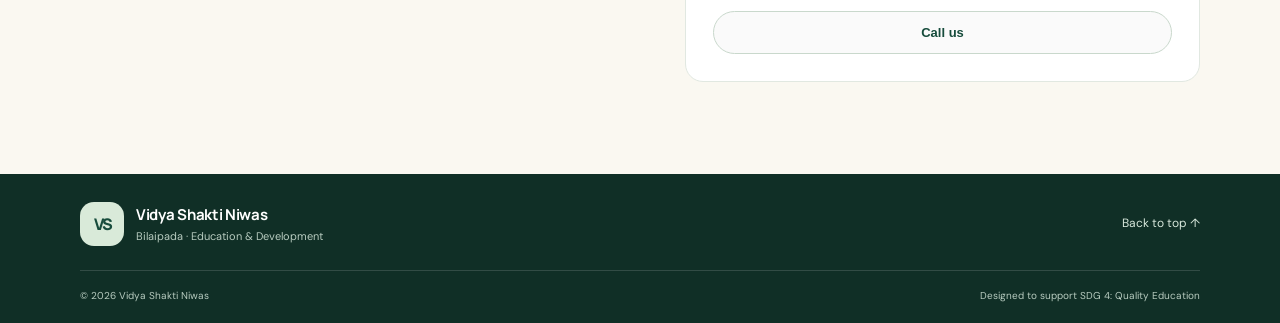
==== commit 9acbdbae: "Add files via upload" ====
--- a/index.html
+++ b/index.html
@@ -172,7 +172,6 @@
             <button class="button button-primary button-full" type="button" disabled aria-disabled="true" title="Add the official email address to enable this option">Email us</button>
             <button class="button button-quiet button-full" type="button" disabled aria-disabled="true" title="Add the official phone number to enable this option">Call us</button>
           </div>
-          <p class="contact-pending">Contact buttons will be enabled once the organisation’s official email and phone number are provided.</p>
         </div>
       </div>
     </section>
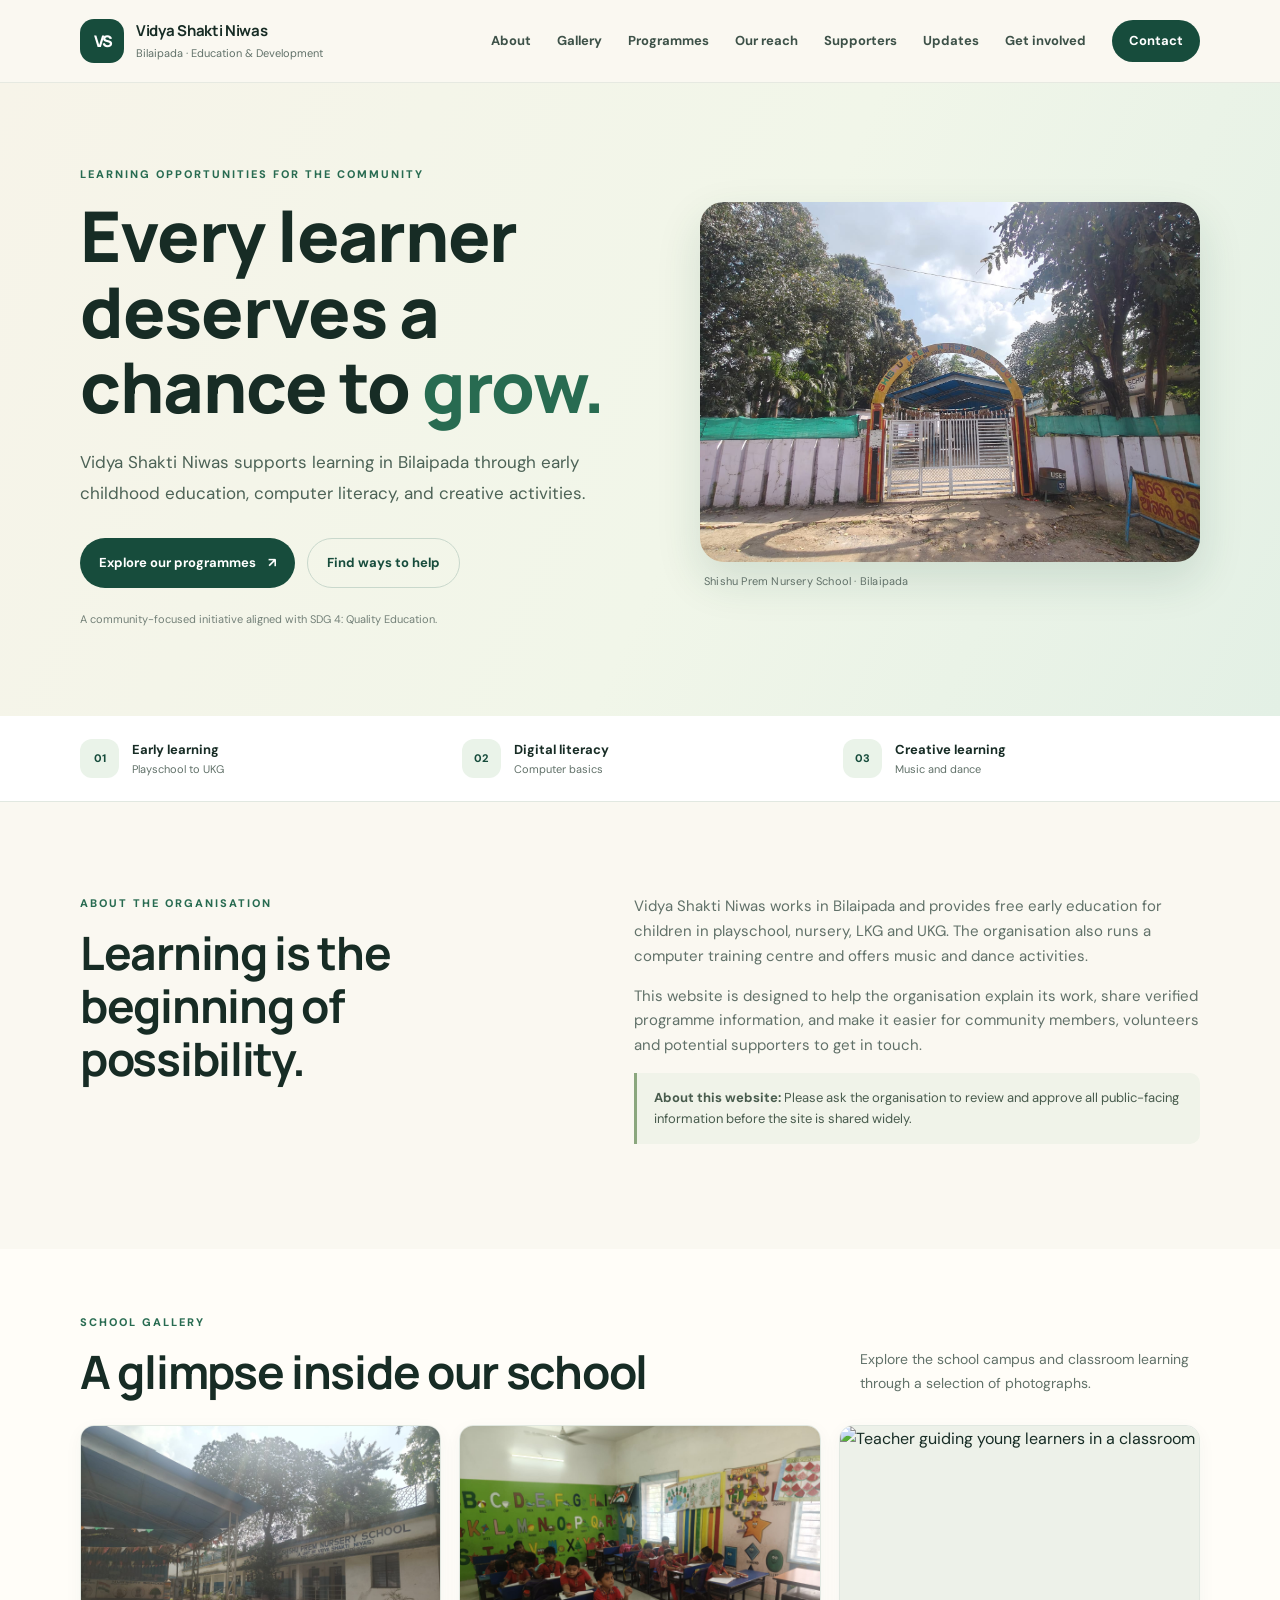
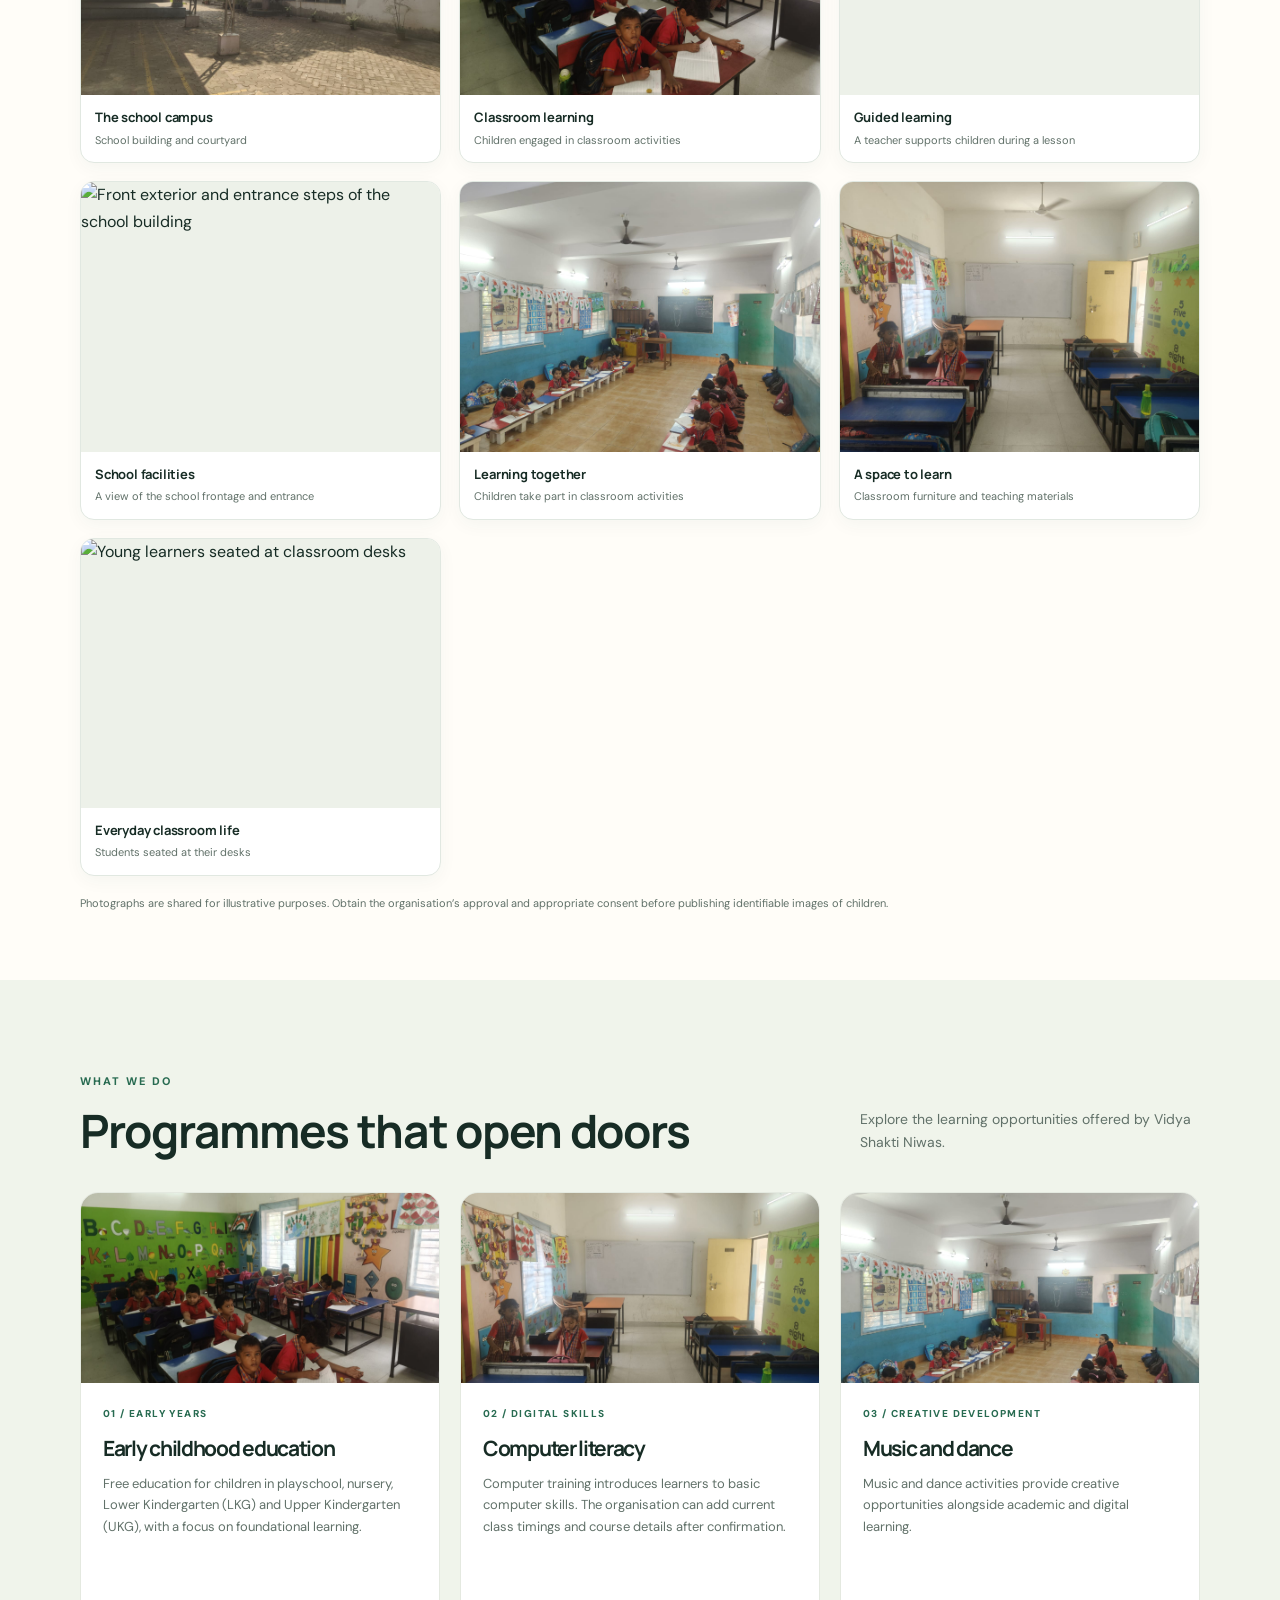
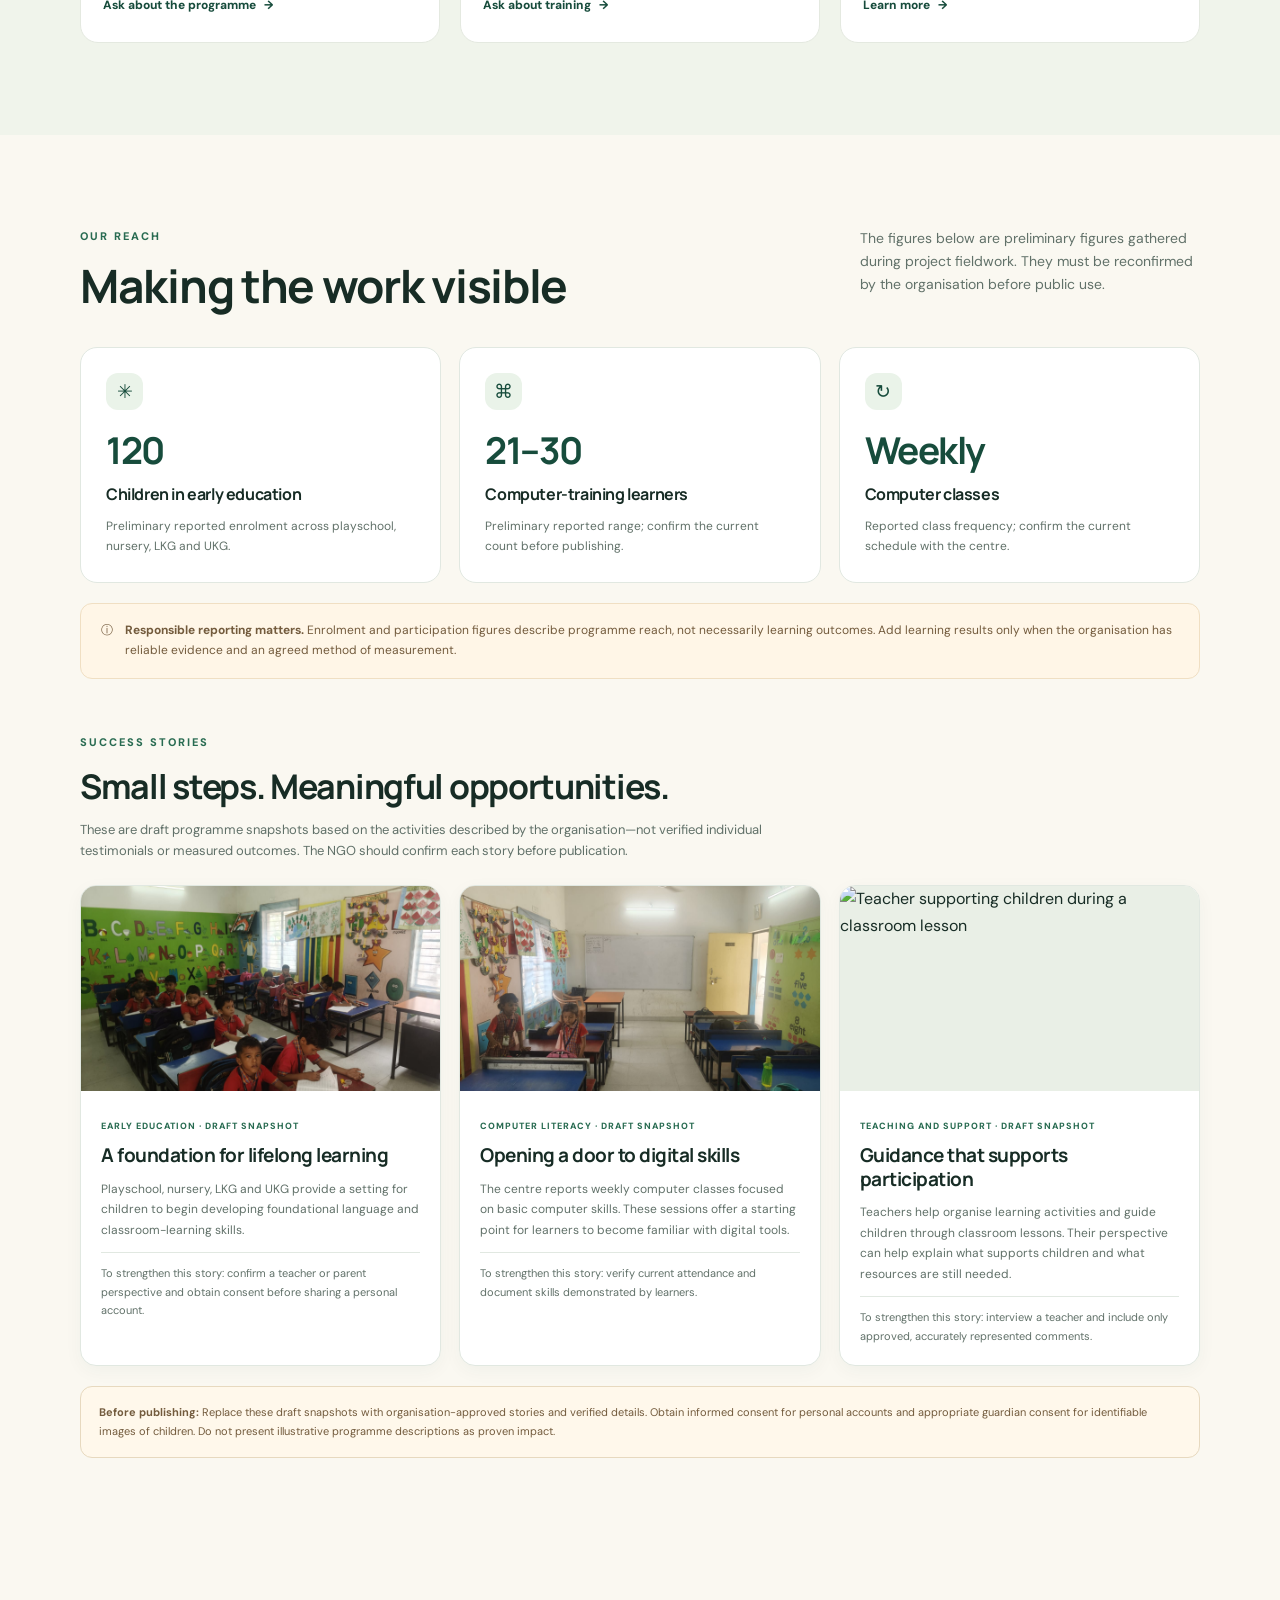
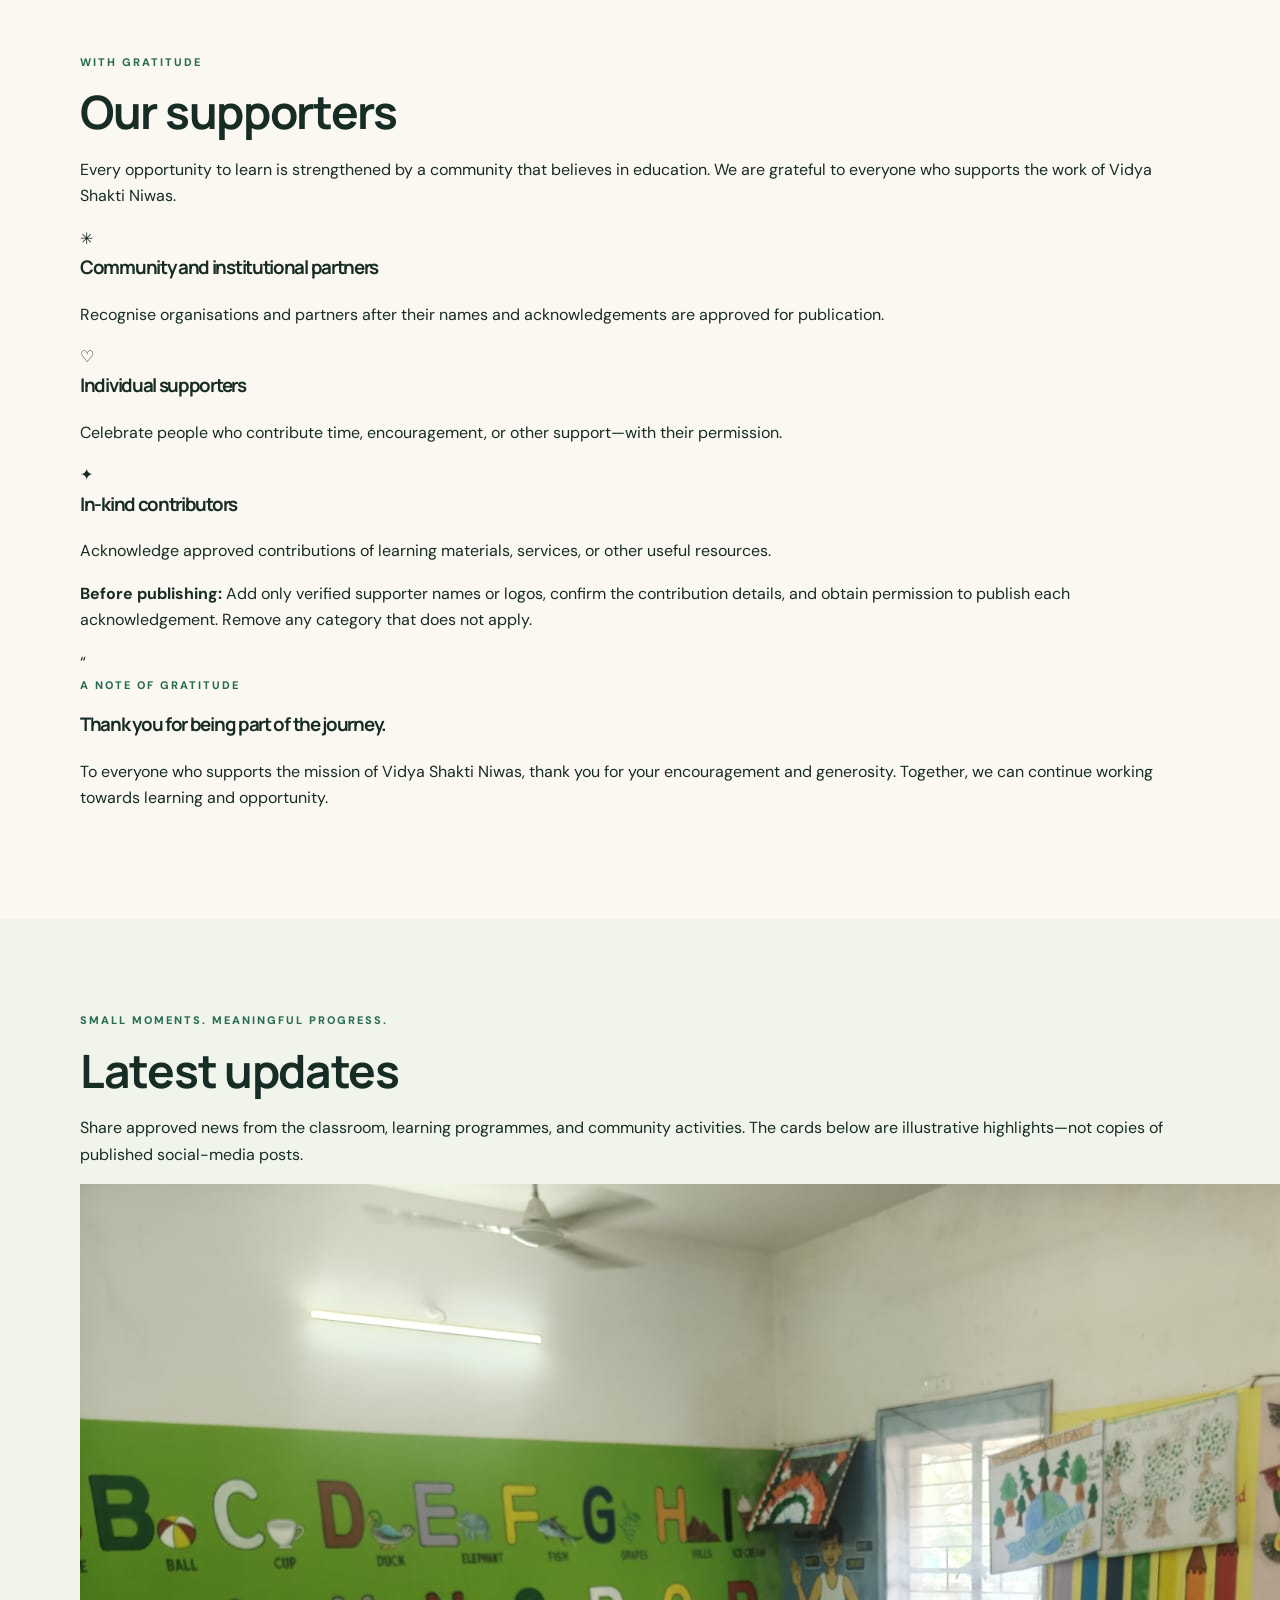
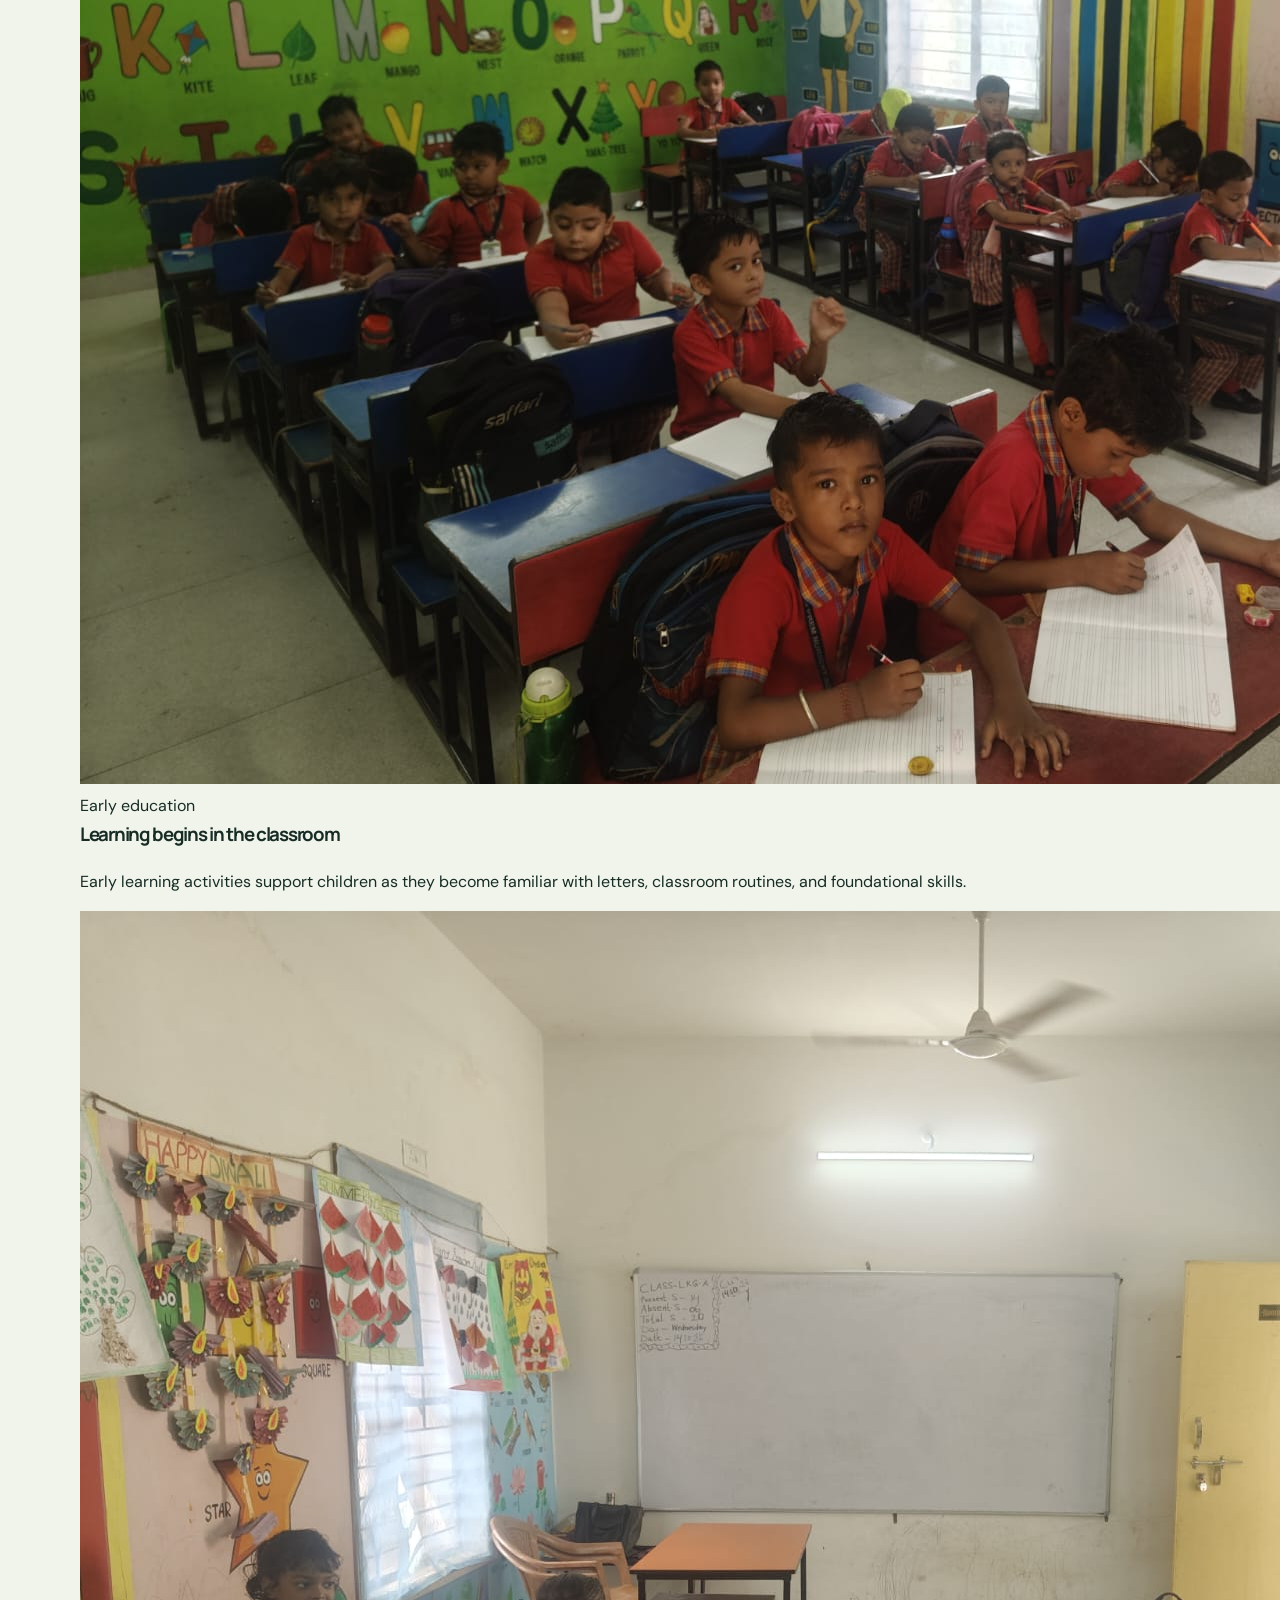
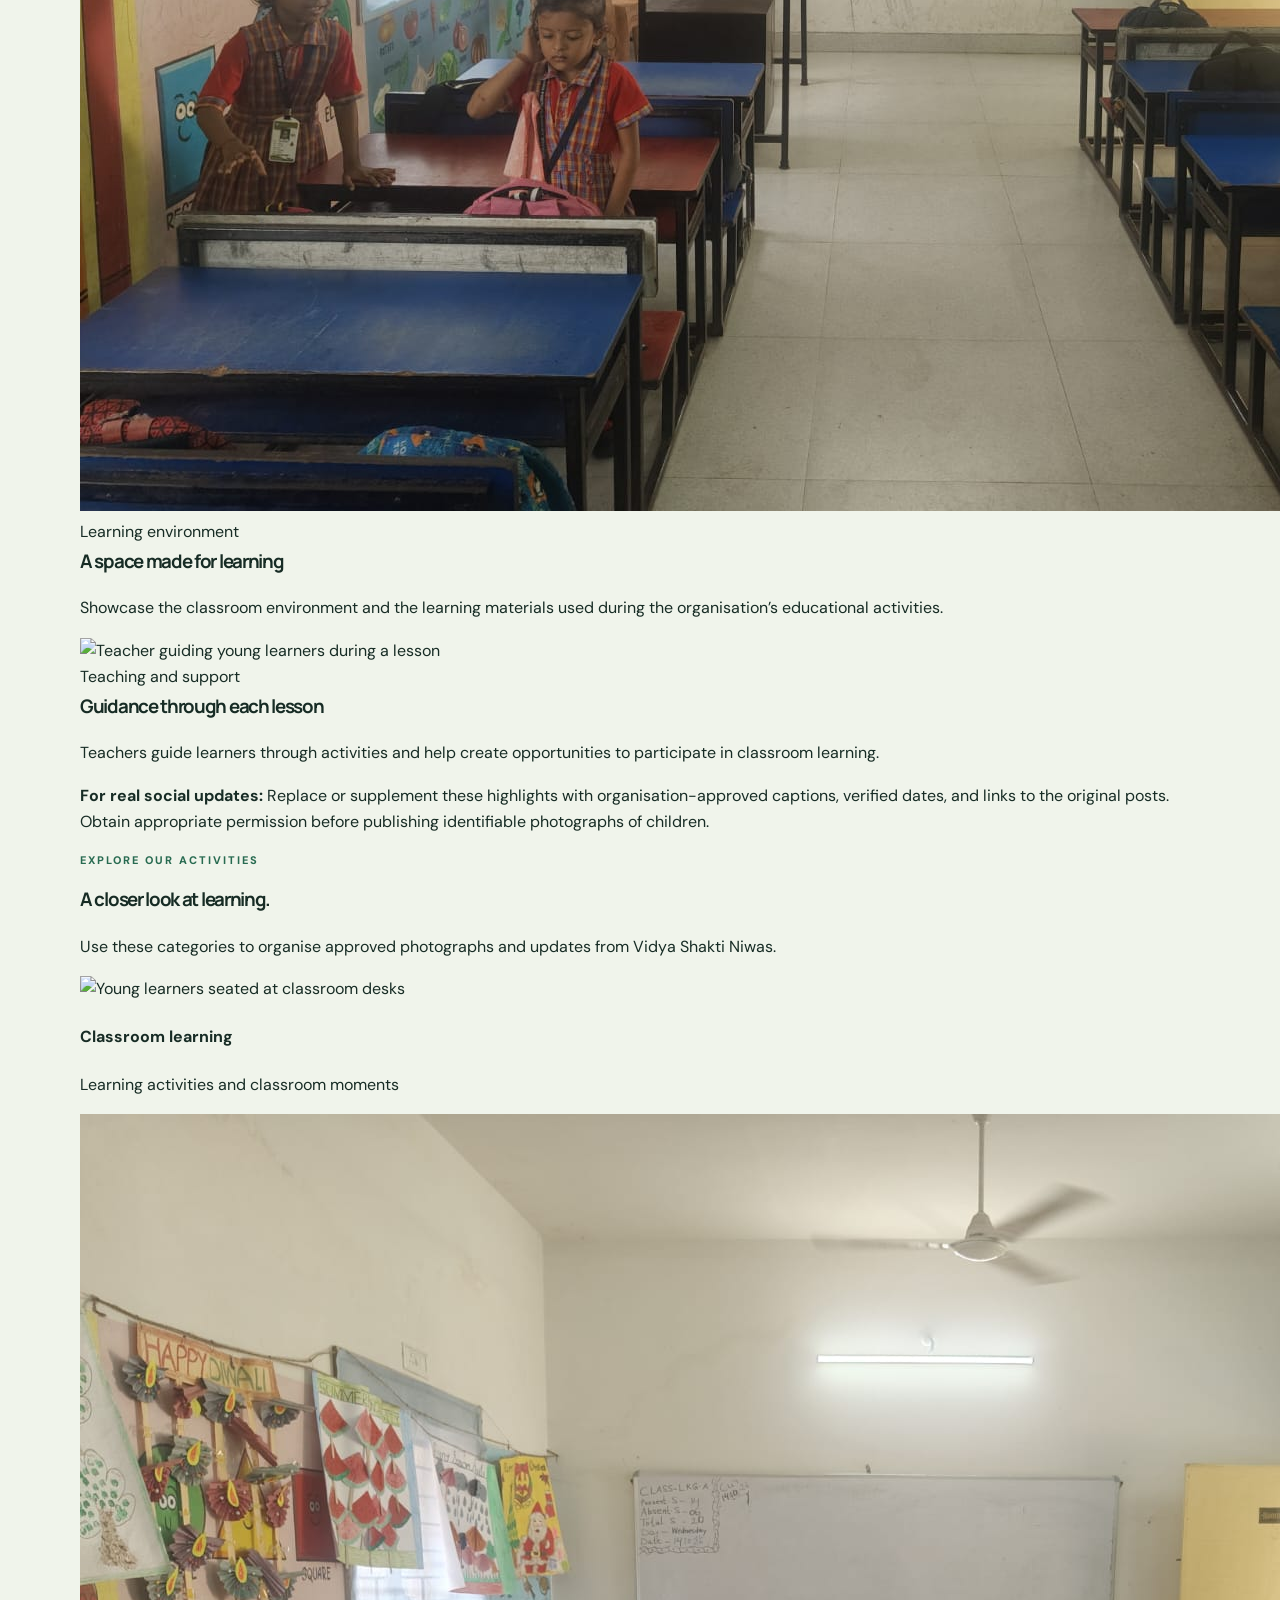
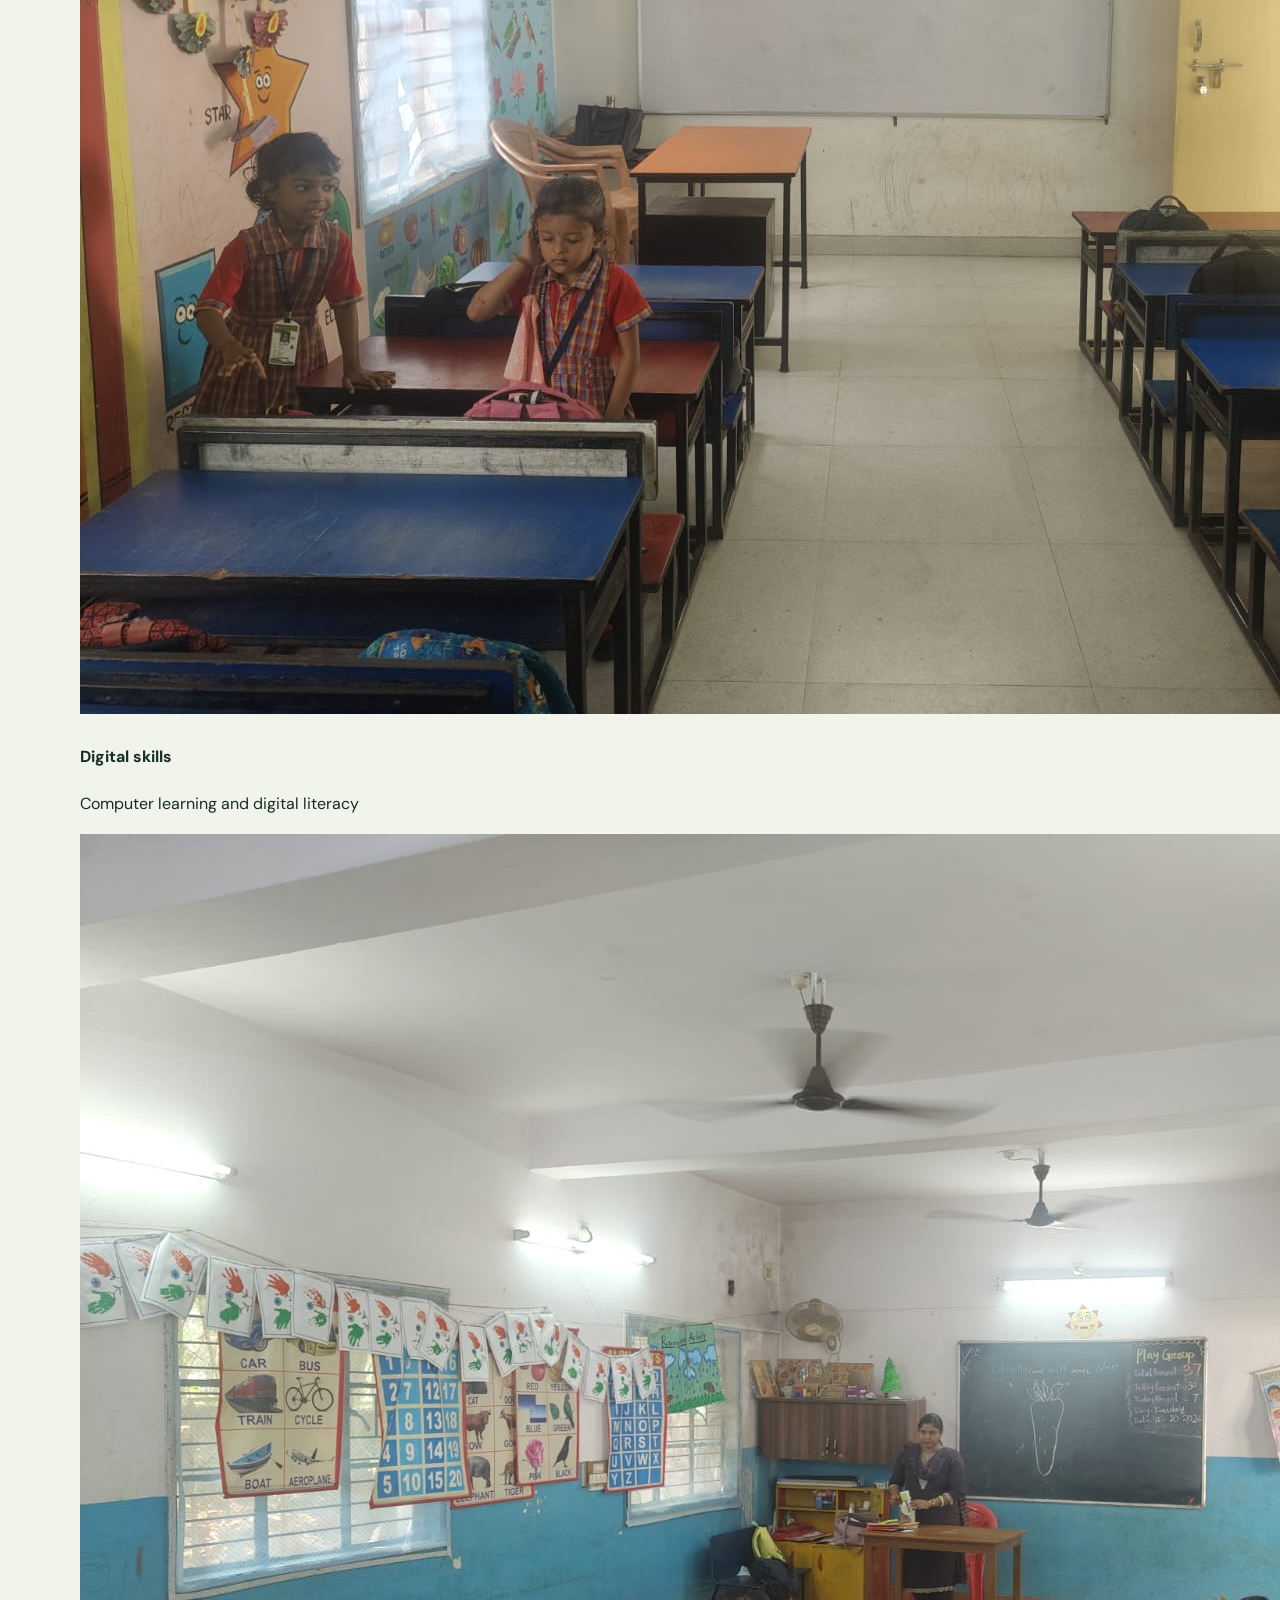
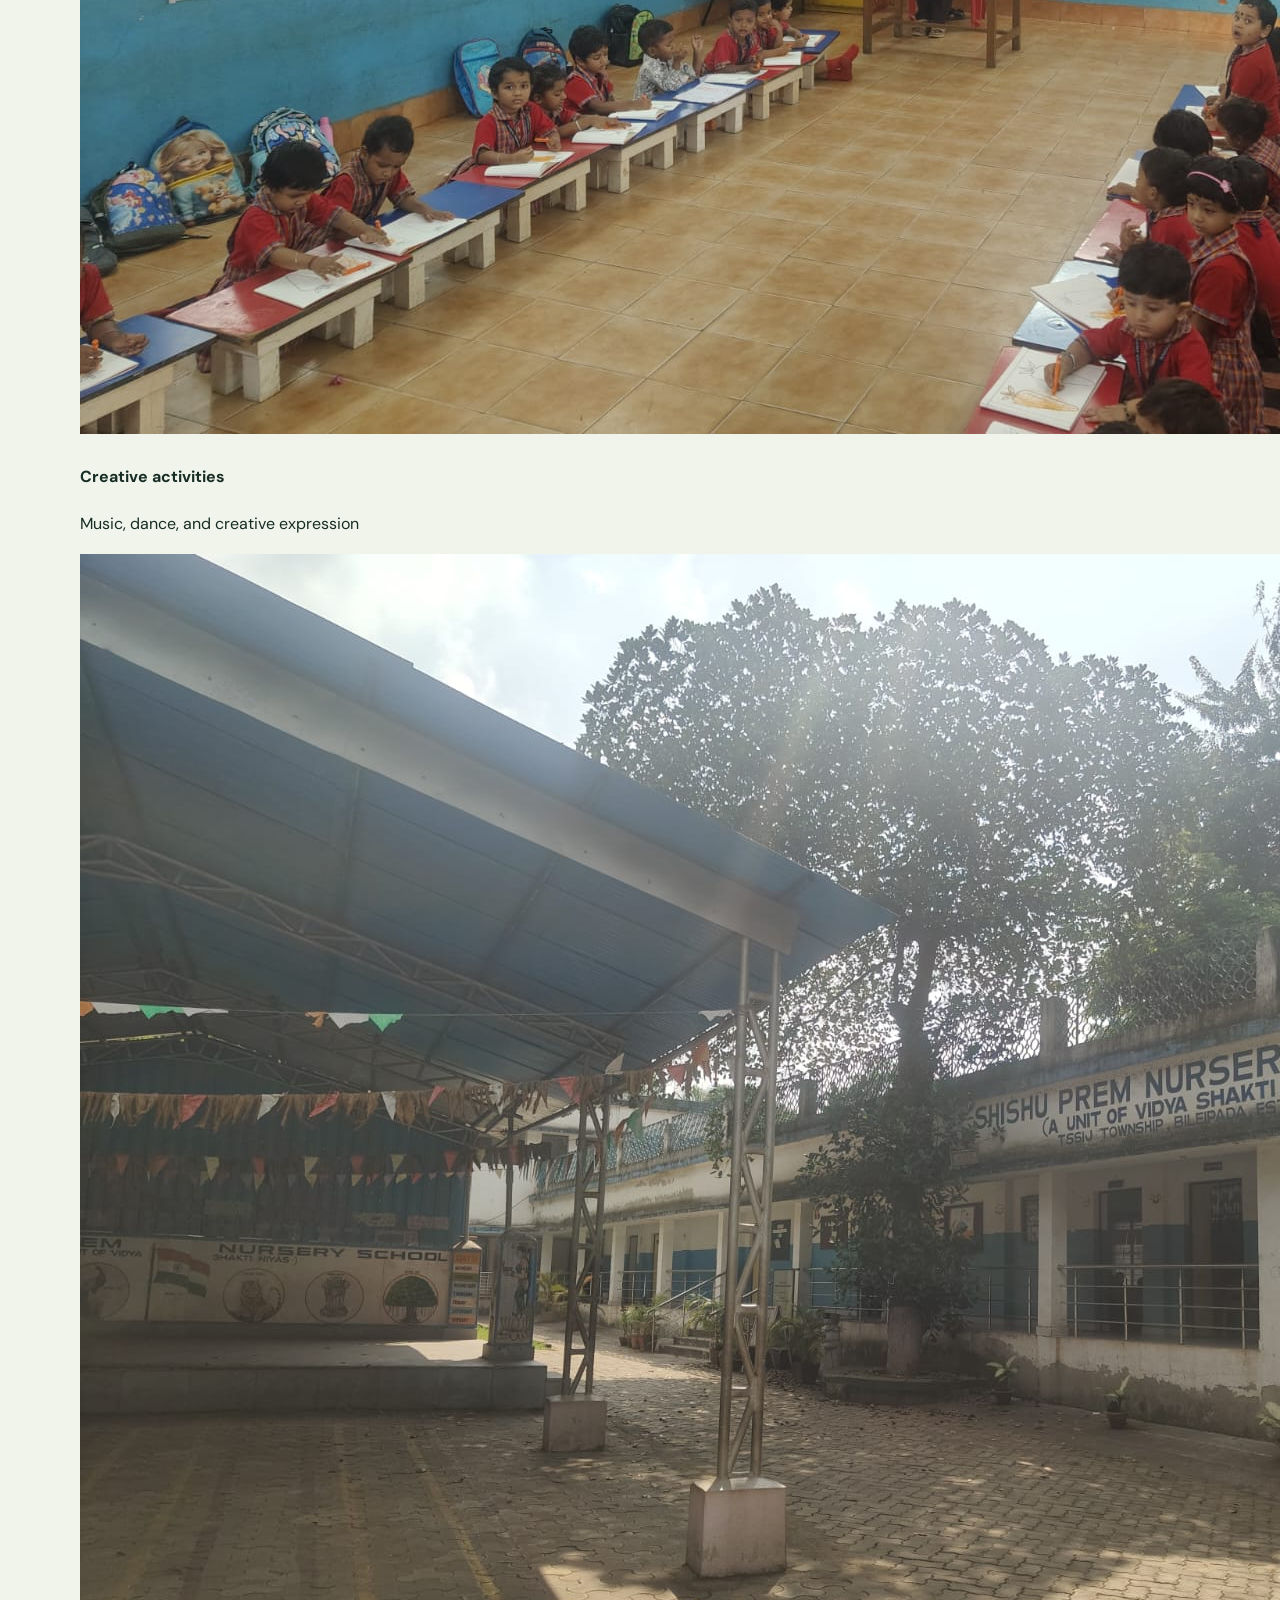
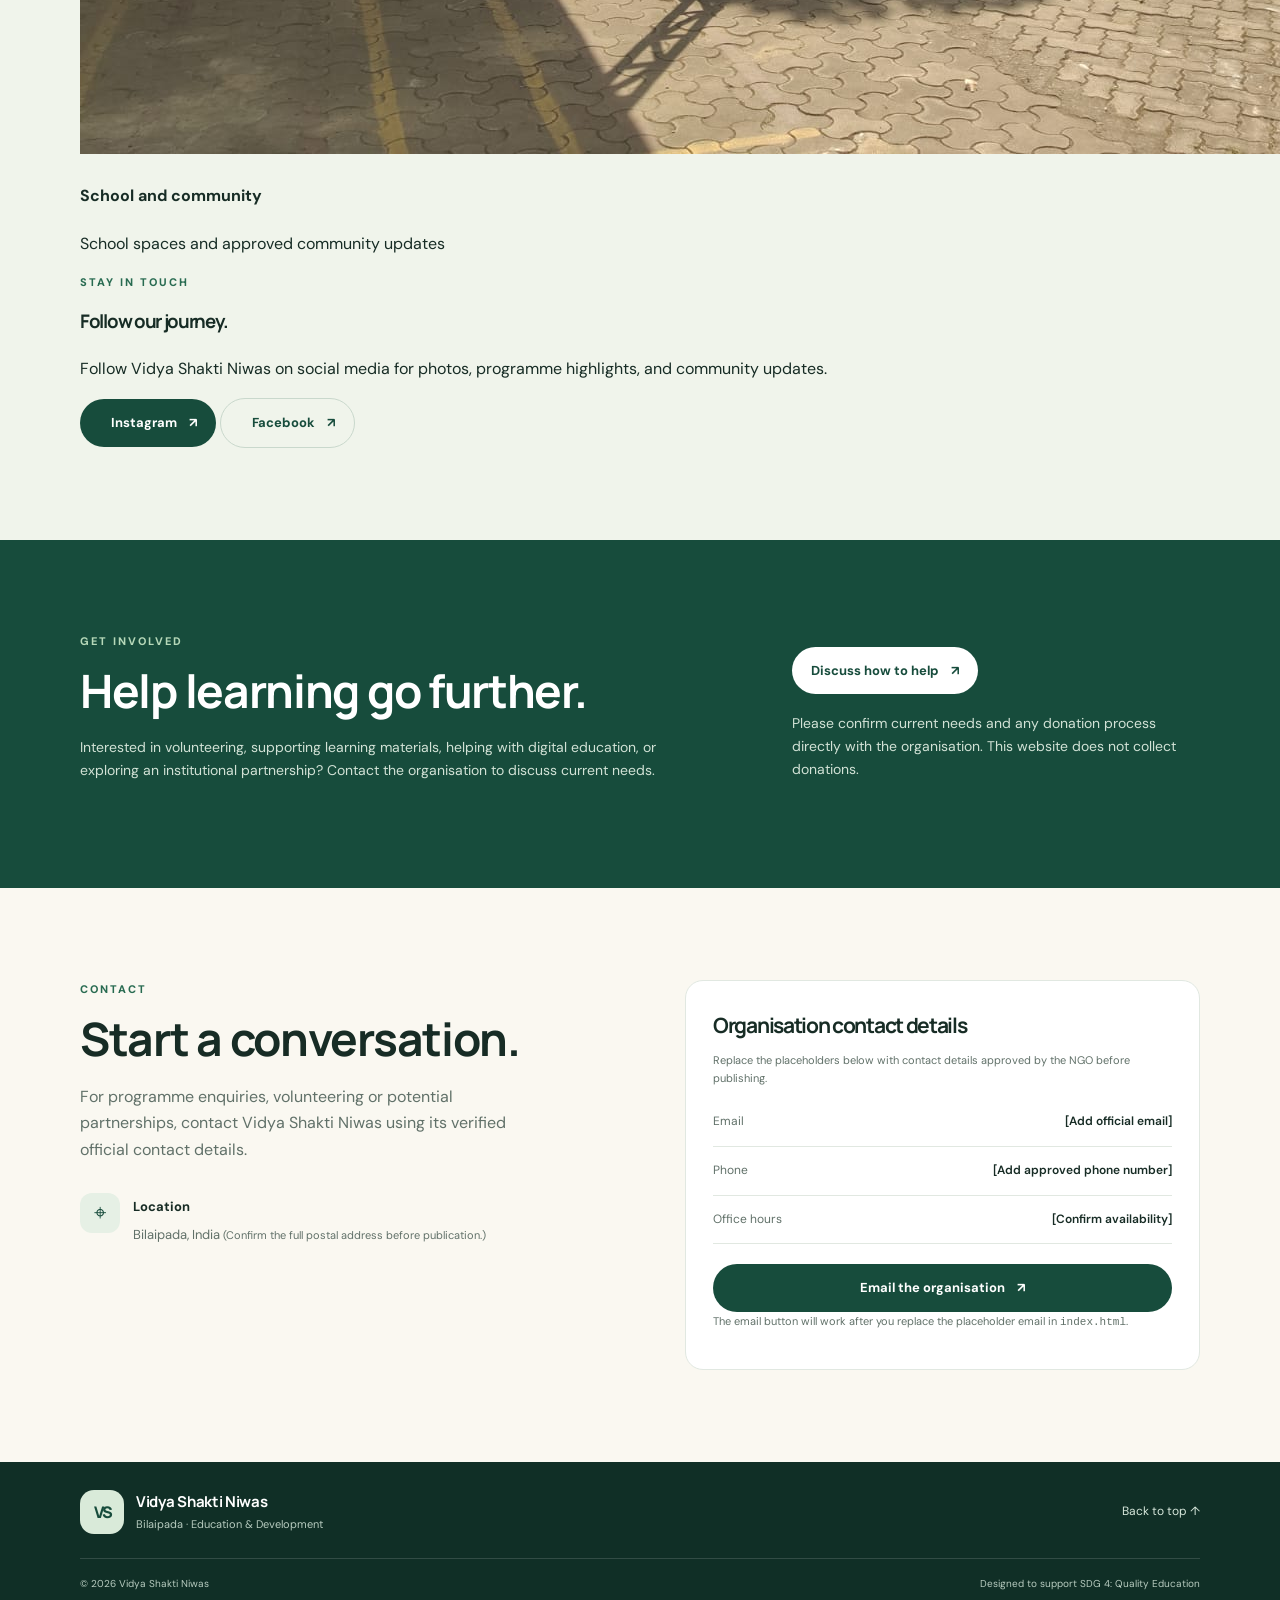
==== commit 4cc05083: "Rename index_update1.html to index.html" ====
--- a/index.html
+++ b/index.html
@@ -22,6 +22,8 @@
         <a href="#school-gallery">Gallery</a>
         <a href="#programmes">Programmes</a>
         <a href="#impact">Our reach</a>
+        <a href="#supporters">Supporters</a>
+        <a href="#updates">Updates</a>
         <a href="#get-involved">Get involved</a>
         <a class="nav-cta" href="#contact">Contact</a>
       </nav>
@@ -40,6 +42,7 @@
             <a class="button button-primary" href="#programmes">Explore our programmes <span aria-hidden="true">↗</span></a>
             <a class="button button-quiet" href="#get-involved">Find ways to help</a>
           </div>
+          <p class="micro-note">A community-focused initiative aligned with SDG 4: Quality Education.</p>
         </div>
         <div class="hero-photo-wrap">
           <img class="hero-photo" src="assets/school-gate.jpeg" alt="Entrance gate of Shishu Prem Nursery School, a unit of Vidya Shakti Niwas" fetchpriority="high">
@@ -50,9 +53,9 @@
 
     <section class="trust-strip" aria-label="Organisation focus">
       <div class="container trust-grid">
-        <div class="trust-item"><img class="trust-photo" src="assets/ai-early-learning.jpg" alt="Illustrative image of a teacher helping young children learn" loading="lazy"><span><strong>Early learning</strong><small>Playschool to UKG</small></span></div>
-        <div class="trust-item"><img class="trust-photo" src="assets/ai-digital-literacy.jpg" alt="Illustrative image of children learning basic computer skills" loading="lazy"><span><strong>Digital literacy</strong><small>Computer basics</small></span></div>
-        <div class="trust-item"><img class="trust-photo" src="assets/ai-creative-learning.jpg" alt="Illustrative image of children doing creative classroom activities" loading="lazy"><span><strong>Creative learning</strong><small>Music and dance</small></span></div>
+        <div><span class="strip-icon">01</span><span><strong>Early learning</strong><small>Playschool to UKG</small></span></div>
+        <div><span class="strip-icon">02</span><span><strong>Digital literacy</strong><small>Computer basics</small></span></div>
+        <div><span class="strip-icon">03</span><span><strong>Creative learning</strong><small>Music and dance</small></span></div>
       </div>
     </section>
 
@@ -63,7 +66,9 @@
           <h2>Learning is the beginning of possibility.</h2>
         </div>
         <div class="section-copy">
-          <p class="about-tagline">Every child deserves the chance to learn, discover their strengths, and shape a brighter future.</p>
+          <p>Vidya Shakti Niwas works in Bilaipada and provides free early education for children in playschool, nursery, LKG and UKG. The organisation also runs a computer training centre and offers music and dance activities.</p>
+          <p>This website is designed to help the organisation explain its work, share verified programme information, and make it easier for community members, volunteers and potential supporters to get in touch.</p>
+          <p class="notice"><strong>About this website:</strong> Please ask the organisation to review and approve all public-facing information before the site is shared widely.</p>
         </div>
       </div>
     </section>
@@ -83,6 +88,14 @@
             <img src="assets/classroom-alphabet-learning.jpeg" alt="Children working at desks in a classroom with alphabet learning displays" loading="lazy">
             <figcaption><strong>Classroom learning</strong><span>Children engaged in classroom activities</span></figcaption>
           </figure>
+          <figure class="photo-card">
+            <img src="assets/classroom-teaching.jpeg" alt="Teacher guiding young learners in a classroom" loading="lazy">
+            <figcaption><strong>Guided learning</strong><span>A teacher supports children during a lesson</span></figcaption>
+          </figure>
+          <figure class="photo-card">
+            <img src="assets/school-front.jpeg" alt="Front exterior and entrance steps of the school building" loading="lazy">
+            <figcaption><strong>School facilities</strong><span>A view of the school frontage and entrance</span></figcaption>
+          </figure>
           <figure class="photo-card photo-card-wide">
             <img src="assets/classroom-wide-view.jpeg" alt="Wide view of a classroom with young learners and educational displays" loading="lazy">
             <figcaption><strong>Learning together</strong><span>Children take part in classroom activities</span></figcaption>
@@ -91,7 +104,12 @@
             <img src="assets/classroom-empty-view.jpeg" alt="Classroom desks, whiteboard and learning displays" loading="lazy">
             <figcaption><strong>A space to learn</strong><span>Classroom furniture and teaching materials</span></figcaption>
           </figure>
-        </div>
+          <figure class="photo-card">
+            <img src="assets/classroom-students.jpeg" alt="Young learners seated at classroom desks" loading="lazy">
+            <figcaption><strong>Everyday classroom life</strong><span>Students seated at their desks</span></figcaption>
+          </figure>
+        </div>
+        <p class="gallery-note">Photographs are shared for illustrative purposes. Obtain the organisation’s approval and appropriate consent before publishing identifiable images of children.</p>
       </div>
     </section>
 
@@ -103,15 +121,15 @@
         </div>
         <div class="programme-grid">
           <article class="programme-card">
-            <div class="card-art"><img src="assets/ai-early-learning.jpg" alt="AI-generated illustrative scene of young learners taking part in classroom activities" loading="lazy"></div>
+            <div class="card-art"><img src="assets/classroom-alphabet-learning.jpeg" alt="Young learners taking part in classroom alphabet activities" loading="lazy"></div>
             <div class="card-body"><p class="card-kicker">01 / Early years</p><h3>Early childhood education</h3><p>Free education for children in playschool, nursery, Lower Kindergarten (LKG) and Upper Kindergarten (UKG), with a focus on foundational learning.</p><a href="#contact" class="text-link">Ask about the programme <span aria-hidden="true">→</span></a></div>
           </article>
           <article class="programme-card">
-            <div class="card-art"><img src="assets/ai-digital-literacy.jpg" alt="AI-generated illustrative scene of children learning basic computer skills" loading="lazy"></div>
+            <div class="card-art"><img src="assets/classroom-empty-view.jpeg" alt="Classroom learning space at the school" loading="lazy"></div>
             <div class="card-body"><p class="card-kicker">02 / Digital skills</p><h3>Computer literacy</h3><p>Computer training introduces learners to basic computer skills. The organisation can add current class timings and course details after confirmation.</p><a href="#contact" class="text-link">Ask about training <span aria-hidden="true">→</span></a></div>
           </article>
           <article class="programme-card">
-            <div class="card-art"><img src="assets/ai-creative-learning.jpg" alt="AI-generated illustrative scene of children participating in creative classroom activities" loading="lazy"></div>
+            <div class="card-art"><img src="assets/classroom-wide-view.jpeg" alt="A wide view of the school classroom and learning environment" loading="lazy"></div>
             <div class="card-body"><p class="card-kicker">03 / Creative development</p><h3>Music and dance</h3><p>Music and dance activities provide creative opportunities alongside academic and digital learning.</p><a href="#contact" class="text-link">Learn more <span aria-hidden="true">→</span></a></div>
           </article>
         </div>
@@ -122,17 +140,18 @@
       <div class="container">
         <div class="section-heading impact-heading">
           <div><p class="eyebrow">Our reach</p><h2>Making the work visible</h2></div>
-          
+          <p>The figures below are preliminary figures gathered during project fieldwork. They must be reconfirmed by the organisation before public use.</p>
         </div>
         <div class="impact-grid">
           <article class="impact-card"><span class="impact-symbol">✳</span><strong>120</strong><h3>Children in early education</h3><p>Preliminary reported enrolment across playschool, nursery, LKG and UKG.</p></article>
           <article class="impact-card"><span class="impact-symbol">⌘</span><strong>21–30</strong><h3>Computer-training learners</h3><p>Preliminary reported range; confirm the current count before publishing.</p></article>
           <article class="impact-card"><span class="impact-symbol">↻</span><strong>Weekly</strong><h3>Computer classes</h3><p>Reported class frequency; confirm the current schedule with the centre.</p></article>
         </div>
+        <div class="impact-footnote"><span aria-hidden="true">ⓘ</span><p><strong>Responsible reporting matters.</strong> Enrolment and participation figures describe programme reach, not necessarily learning outcomes. Add learning results only when the organisation has reliable evidence and an agreed method of measurement.</p></div>
         <div class="stories-heading">
           <p class="eyebrow">Success stories</p>
           <h3>Small steps. Meaningful opportunities.</h3>
-          
+          <p>These are draft programme snapshots based on the activities described by the organisation—not verified individual testimonials or measured outcomes. The NGO should confirm each story before publication.</p>
         </div>
         <div class="success-story-grid">
           <article class="success-story-card">
@@ -144,9 +163,142 @@
             <div class="success-story-body"><span class="story-tag">Computer literacy · Draft snapshot</span><h4>Opening a door to digital skills</h4><p>The centre reports weekly computer classes focused on basic computer skills. These sessions offer a starting point for learners to become familiar with digital tools.</p><p class="story-validation">To strengthen this story: verify current attendance and document skills demonstrated by learners.</p></div>
           </article>
           <article class="success-story-card">
-            <img src="assets/classroom-wide-view.jpeg" alt="Teacher supporting children during a classroom lesson" loading="lazy">
+            <img src="assets/classroom-teaching.jpeg" alt="Teacher supporting children during a classroom lesson" loading="lazy">
             <div class="success-story-body"><span class="story-tag">Teaching and support · Draft snapshot</span><h4>Guidance that supports participation</h4><p>Teachers help organise learning activities and guide children through classroom lessons. Their perspective can help explain what supports children and what resources are still needed.</p><p class="story-validation">To strengthen this story: interview a teacher and include only approved, accurately represented comments.</p></div>
           </article>
+        </div>
+        <p class="stories-consent-note"><strong>Before publishing:</strong> Replace these draft snapshots with organisation-approved stories and verified details. Obtain informed consent for personal accounts and appropriate guardian consent for identifiable images of children. Do not present illustrative programme descriptions as proven impact.</p>
+      </div>
+    </section>
+
+
+
+    <!-- Added section 1: supporter recognition and gratitude -->
+    <section class="section community-supporters" id="supporters">
+      <div class="container">
+        <div class="community-section-heading">
+          <div>
+            <p class="eyebrow">With gratitude</p>
+            <h2>Our supporters</h2>
+          </div>
+          <p>Every opportunity to learn is strengthened by a community that believes in education. We are grateful to everyone who supports the work of Vidya Shakti Niwas.</p>
+        </div>
+        <div class="supporters-grid">
+          <article class="supporter-item">
+            <span class="supporter-icon" aria-hidden="true">✳</span>
+            <h3>Community and institutional partners</h3>
+            <p>Recognise organisations and partners after their names and acknowledgements are approved for publication.</p>
+          </article>
+          <article class="supporter-item">
+            <span class="supporter-icon" aria-hidden="true">♡</span>
+            <h3>Individual supporters</h3>
+            <p>Celebrate people who contribute time, encouragement, or other support—with their permission.</p>
+          </article>
+          <article class="supporter-item">
+            <span class="supporter-icon" aria-hidden="true">✦</span>
+            <h3>In-kind contributors</h3>
+            <p>Acknowledge approved contributions of learning materials, services, or other useful resources.</p>
+          </article>
+        </div>
+        <p class="supporters-note"><strong>Before publishing:</strong> Add only verified supporter names or logos, confirm the contribution details, and obtain permission to publish each acknowledgement. Remove any category that does not apply.</p>
+        <div class="gratitude-panel">
+          <div class="gratitude-symbol" aria-hidden="true">“</div>
+          <div>
+            <p class="eyebrow">A note of gratitude</p>
+            <h3>Thank you for being part of the journey.</h3>
+            <p>To everyone who supports the mission of Vidya Shakti Niwas, thank you for your encouragement and generosity. Together, we can continue working towards learning and opportunity.</p>
+          </div>
+        </div>
+      </div>
+    </section>
+
+    <!-- Added section 2: updates and activities, using existing site photographs -->
+    <section class="section section-tint community-updates" id="updates">
+      <div class="container">
+        <div class="community-section-heading">
+          <div>
+            <p class="eyebrow">Small moments. Meaningful progress.</p>
+            <h2>Latest updates</h2>
+          </div>
+          <p>Share approved news from the classroom, learning programmes, and community activities. The cards below are illustrative highlights—not copies of published social-media posts.</p>
+        </div>
+        <div class="updates-grid">
+          <article class="update-card">
+            <img src="assets/classroom-alphabet-learning.jpeg" alt="Children taking part in an alphabet learning activity" loading="lazy">
+            <div class="update-card-body">
+              <span class="update-kicker">Early education</span>
+              <h3>Learning begins in the classroom</h3>
+              <p>Early learning activities support children as they become familiar with letters, classroom routines, and foundational skills.</p>
+            </div>
+          </article>
+          <article class="update-card">
+            <img src="assets/classroom-empty-view.jpeg" alt="Classroom space with desks and educational displays" loading="lazy">
+            <div class="update-card-body">
+              <span class="update-kicker">Learning environment</span>
+              <h3>A space made for learning</h3>
+              <p>Showcase the classroom environment and the learning materials used during the organisation’s educational activities.</p>
+            </div>
+          </article>
+          <article class="update-card">
+            <img src="assets/classroom-teaching.jpeg" alt="Teacher guiding young learners during a lesson" loading="lazy">
+            <div class="update-card-body">
+              <span class="update-kicker">Teaching and support</span>
+              <h3>Guidance through each lesson</h3>
+              <p>Teachers guide learners through activities and help create opportunities to participate in classroom learning.</p>
+            </div>
+          </article>
+        </div>
+        <p class="updates-note"><strong>For real social updates:</strong> Replace or supplement these highlights with organisation-approved captions, verified dates, and links to the original posts. Obtain appropriate permission before publishing identifiable photographs of children.</p>
+
+        <div class="activities-heading" id="activities">
+          <p class="eyebrow">Explore our activities</p>
+          <h3>A closer look at learning.</h3>
+          <p>Use these categories to organise approved photographs and updates from Vidya Shakti Niwas.</p>
+        </div>
+        <div class="activities-grid">
+          <article class="activity-tile">
+            <img src="assets/classroom-students.jpeg" alt="Young learners seated at classroom desks" loading="lazy">
+            <div><h4>Classroom learning</h4><p>Learning activities and classroom moments</p></div>
+          </article>
+          <article class="activity-tile">
+            <img src="assets/classroom-empty-view.jpeg" alt="Classroom furniture and learning displays" loading="lazy">
+            <div><h4>Digital skills</h4><p>Computer learning and digital literacy</p></div>
+          </article>
+          <article class="activity-tile">
+            <img src="assets/classroom-wide-view.jpeg" alt="Wide view of the school classroom" loading="lazy">
+            <div><h4>Creative activities</h4><p>Music, dance, and creative expression</p></div>
+          </article>
+          <article class="activity-tile">
+            <img src="assets/school-building.jpeg" alt="School building and courtyard" loading="lazy">
+            <div><h4>School and community</h4><p>School spaces and approved community updates</p></div>
+          </article>
+        </div>
+        <div class="updates-connect-panel">
+          <div>
+            <p class="eyebrow">Stay in touch</p>
+            <h3>Follow our journey.</h3>
+            <p>Follow Vidya Shakti Niwas on social media for photos, programme highlights, and community updates.</p>
+          </div>
+          <div class="social-links" aria-label="Vidya Shakti Niwas social media profiles">
+            <a class="button button-primary social-button instagram-button" href="https://www.instagram.com/vidyashaktiniyas/" target="_blank" rel="noopener noreferrer" aria-label="Follow Vidya Shakti Niwas on Instagram">
+              <span class="social-brand-icon instagram-icon" aria-hidden="true">
+                <svg viewBox="0 0 24 24" focusable="false">
+                  <rect x="3.3" y="3.3" width="17.4" height="17.4" rx="5" fill="none" stroke="currentColor" stroke-width="2"/>
+                  <circle cx="12" cy="12" r="4" fill="none" stroke="currentColor" stroke-width="2"/>
+                  <circle cx="17.7" cy="6.6" r="1.2" fill="currentColor"/>
+                </svg>
+              </span>
+              Instagram <span aria-hidden="true">↗</span>
+            </a>
+            <a class="button button-quiet social-button facebook-button" href="https://www.facebook.com/p/Vidya-shakti-niyas-100068247683896/" target="_blank" rel="noopener noreferrer" aria-label="Follow Vidya Shakti Niwas on Facebook">
+              <span class="social-brand-icon facebook-icon" aria-hidden="true">
+                <svg viewBox="0 0 24 24" focusable="false">
+                  <path d="M13.7 21v-8h2.7l.4-3.1h-3.1V8c0-.9.3-1.5 1.6-1.5H17V3.7c-.3 0-1.4-.1-2.6-.1-2.6 0-4.4 1.6-4.4 4.5v1.8H7.3V13H10v8h3.7z" fill="currentColor"/>
+                </svg>
+              </span>
+              Facebook <span aria-hidden="true">↗</span>
+            </a>
+          </div>
         </div>
       </div>
     </section>
@@ -156,6 +308,7 @@
         <div><p class="eyebrow eyebrow-light">Get involved</p><h2>Help learning go further.</h2><p>Interested in volunteering, supporting learning materials, helping with digital education, or exploring an institutional partnership? Contact the organisation to discuss current needs.</p></div>
         <div class="involved-actions">
           <a class="button button-light" href="#contact">Discuss how to help <span aria-hidden="true">↗</span></a>
+          <p>Please confirm current needs and any donation process directly with the organisation. This website does not collect donations.</p>
         </div>
       </div>
     </section>
@@ -165,13 +318,12 @@
         <div><p class="eyebrow">Contact</p><h2>Start a conversation.</h2><p>For programme enquiries, volunteering or potential partnerships, contact Vidya Shakti Niwas using its verified official contact details.</p><div class="contact-location"><span aria-hidden="true">⌖</span><div><strong>Location</strong><p>Bilaipada, India <span class="small-note">(Confirm the full postal address before publication.)</span></p></div></div></div>
         <div class="contact-box">
           <h3>Organisation contact details</h3>
-          <p class="contact-intro">Have a question or want to get involved? Reach out to the organisation using the contact options below.</p>
-          <div class="contact-line"><span><span aria-hidden="true">✉</span> Email</span><strong>Official email to be added</strong></div>
-          <div class="contact-line"><span><span aria-hidden="true">☎</span> Phone</span><strong>Official phone number to be added</strong></div>
-          <div class="contact-actions" aria-label="Contact options">
-            <button class="button button-primary button-full" type="button" disabled aria-disabled="true" title="Add the official email address to enable this option">Email us</button>
-            <button class="button button-quiet button-full" type="button" disabled aria-disabled="true" title="Add the official phone number to enable this option">Call us</button>
-          </div>
+          <p class="small-note">Replace the placeholders below with contact details approved by the NGO before publishing.</p>
+          <div class="contact-line"><span>Email</span><strong>[Add official email]</strong></div>
+          <div class="contact-line"><span>Phone</span><strong>[Add approved phone number]</strong></div>
+          <div class="contact-line"><span>Office hours</span><strong>[Confirm availability]</strong></div>
+          <a class="button button-primary button-full" href="mailto:REPLACE_WITH_OFFICIAL_EMAIL?subject=Enquiry%20for%20Vidya%20Shakti%20Niwas" id="emailButton">Email the organisation <span aria-hidden="true">↗</span></a>
+          <p class="small-note">The email button will work after you replace the placeholder email in <code>index.html</code>.</p>
         </div>
       </div>
     </section>
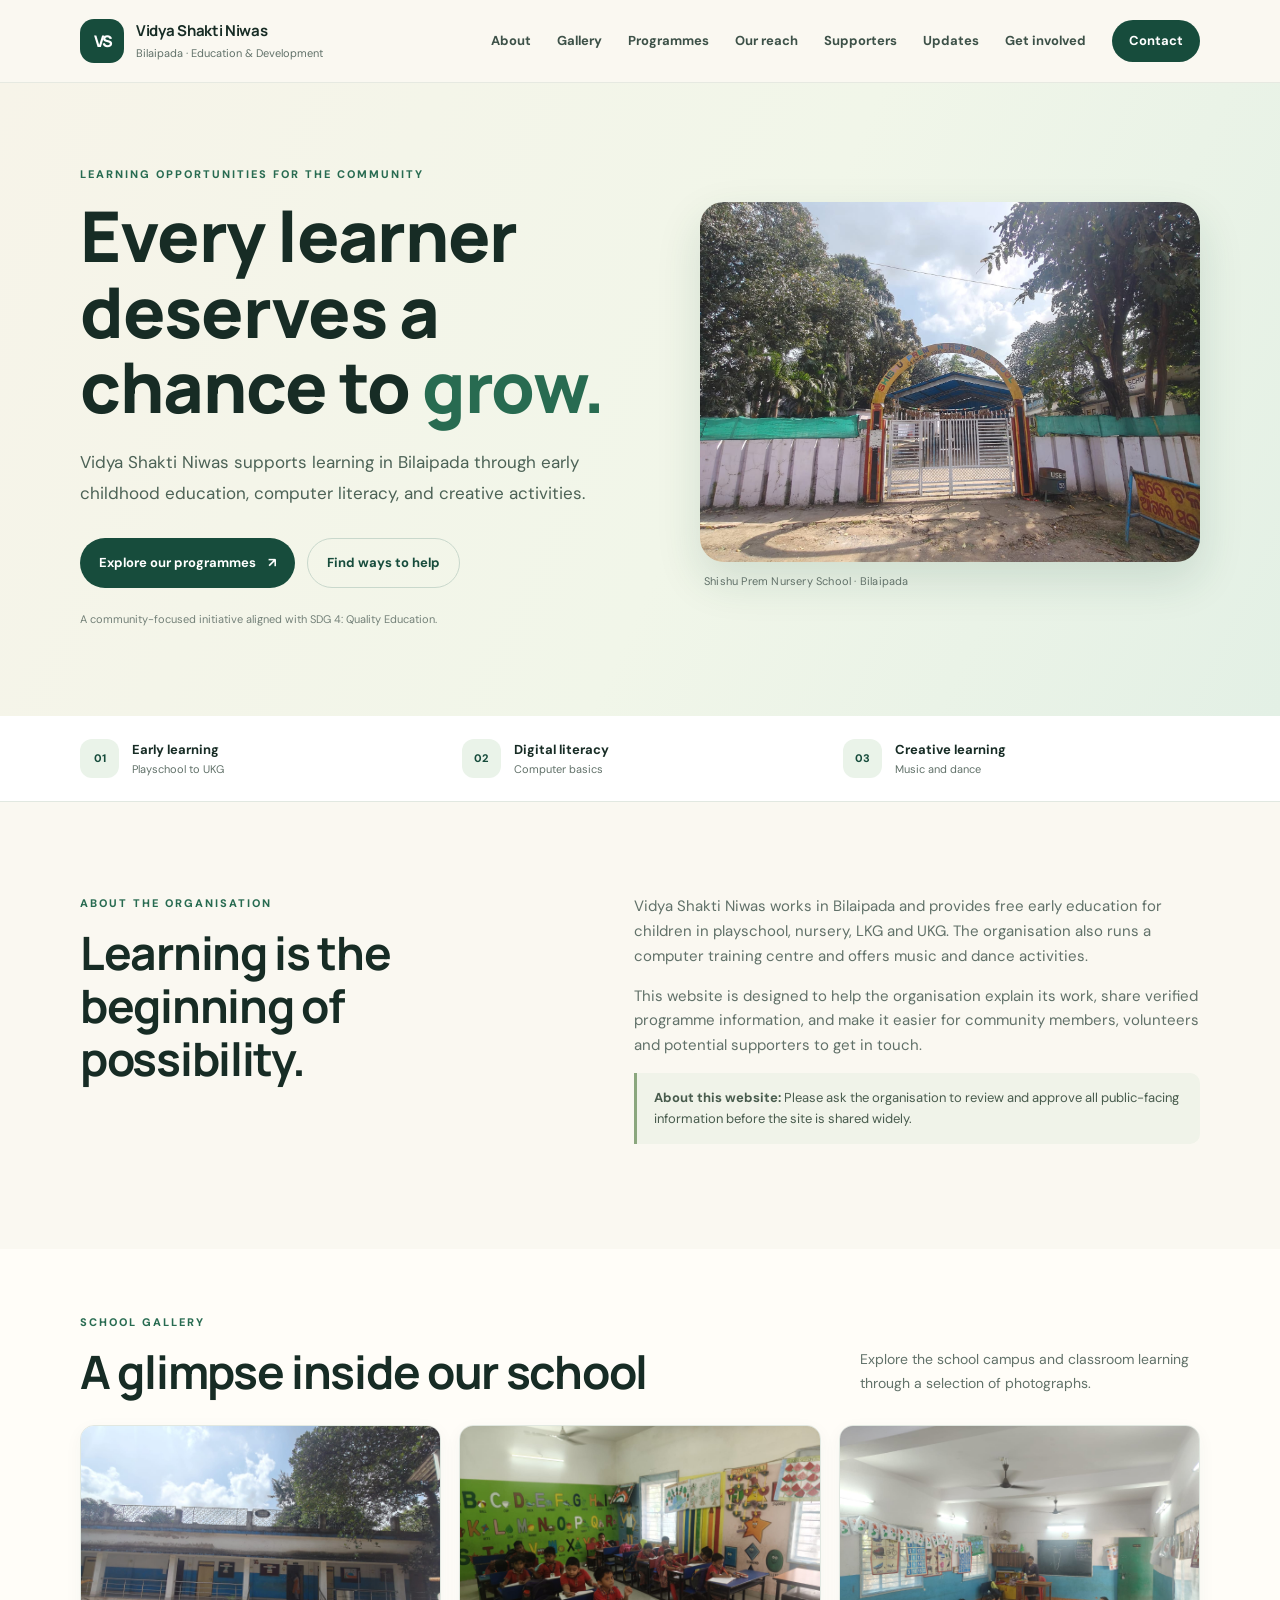
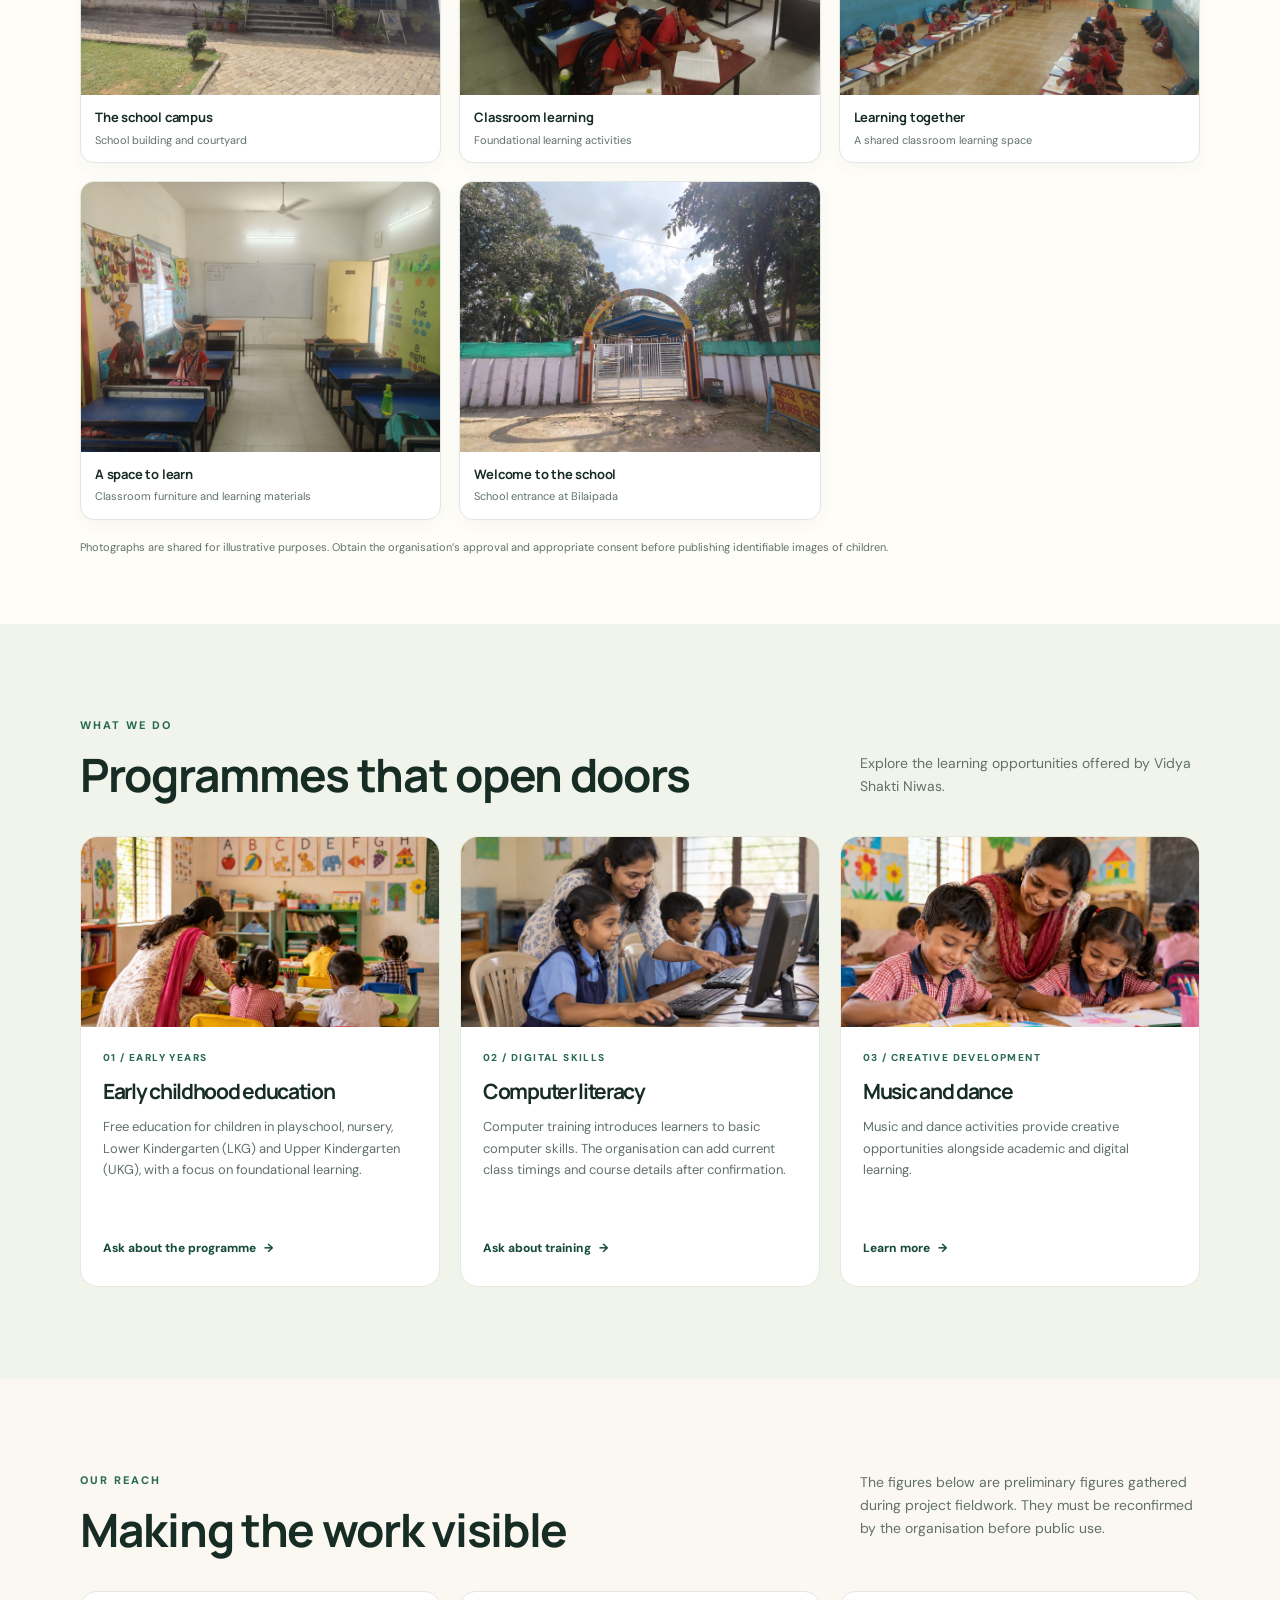
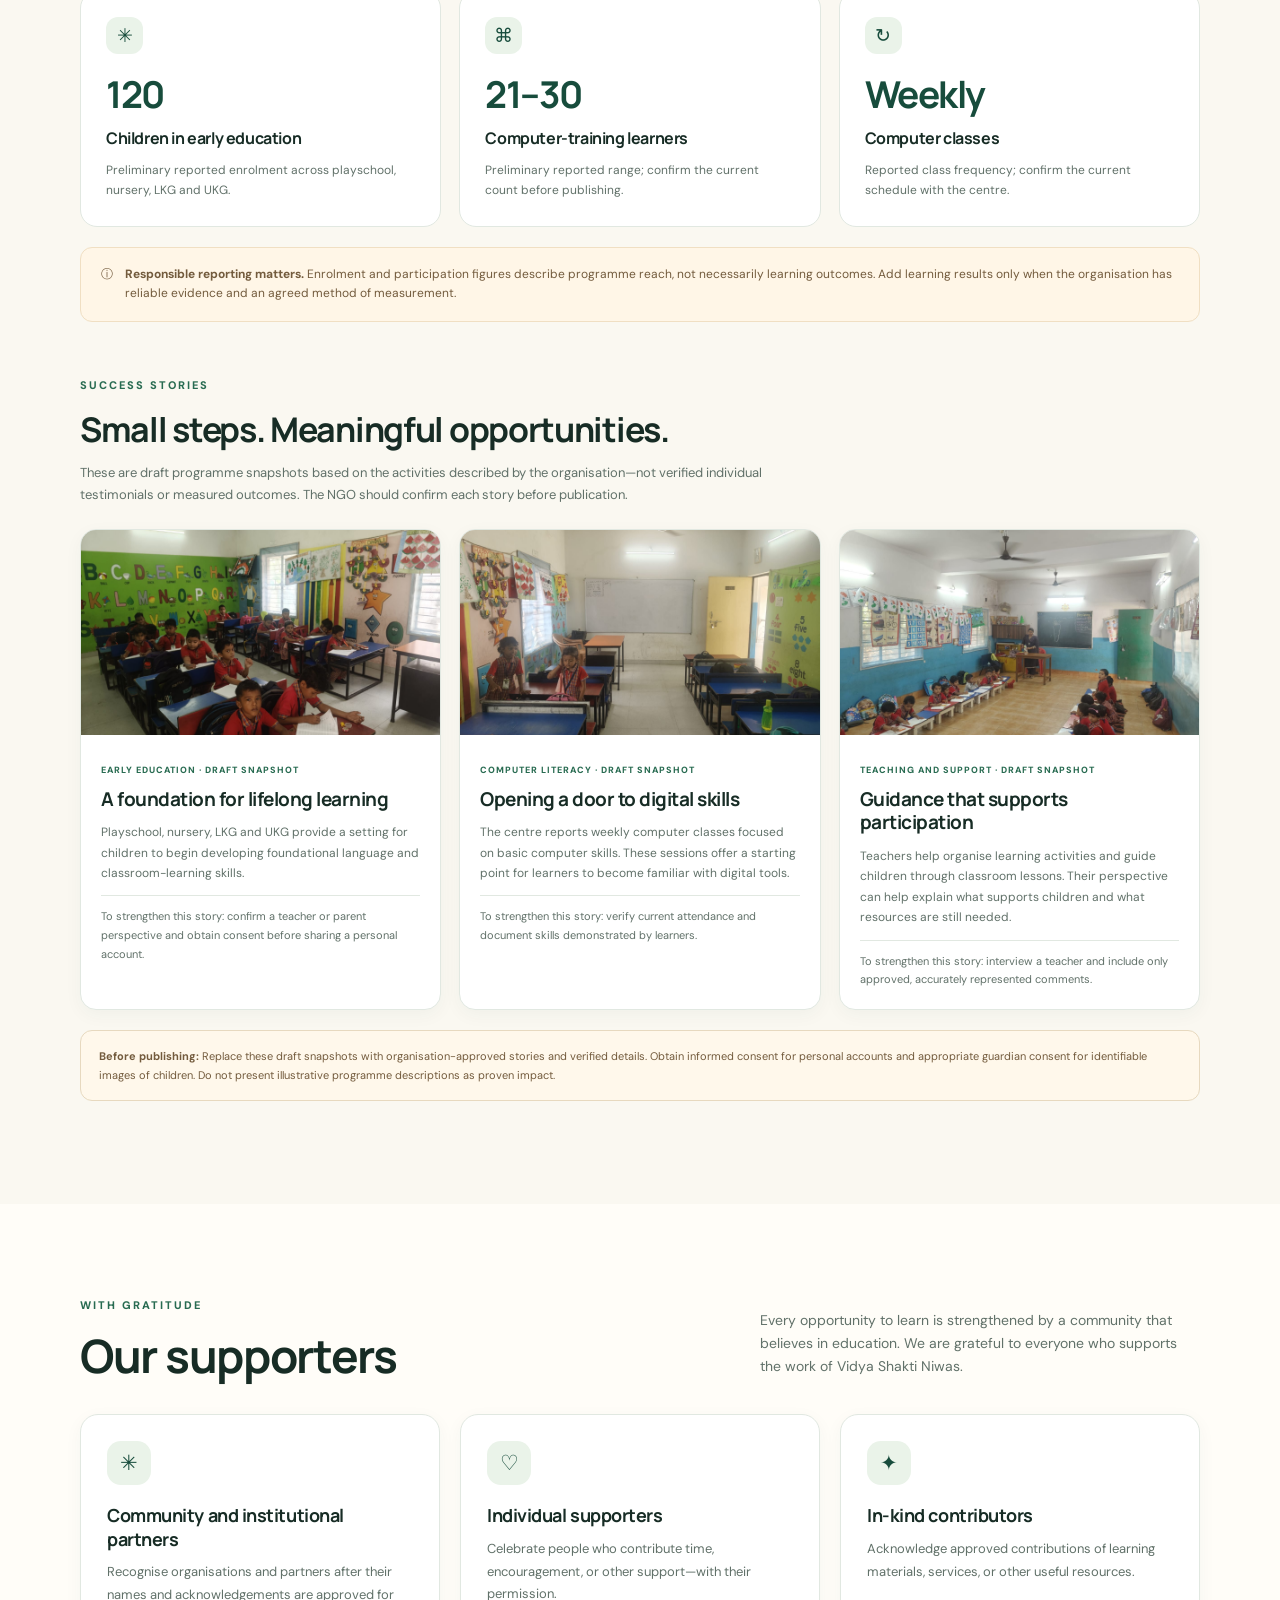
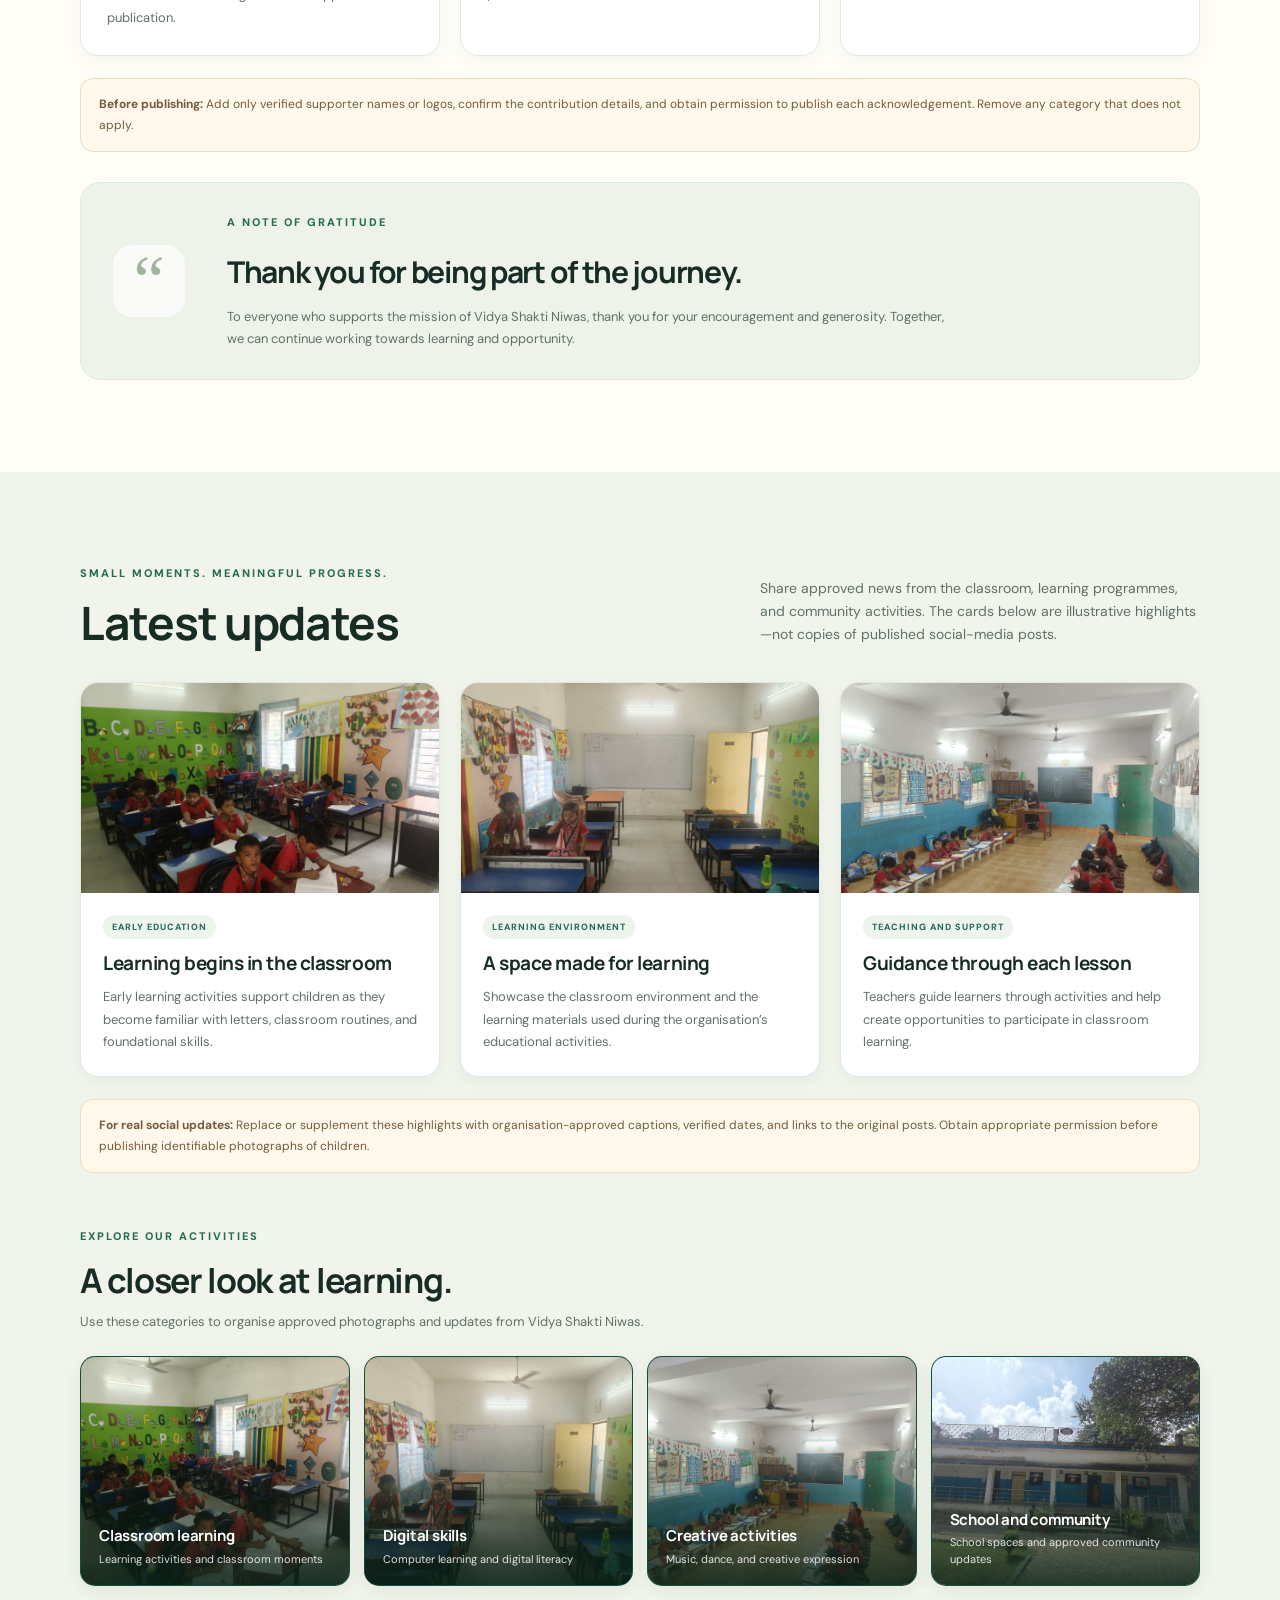
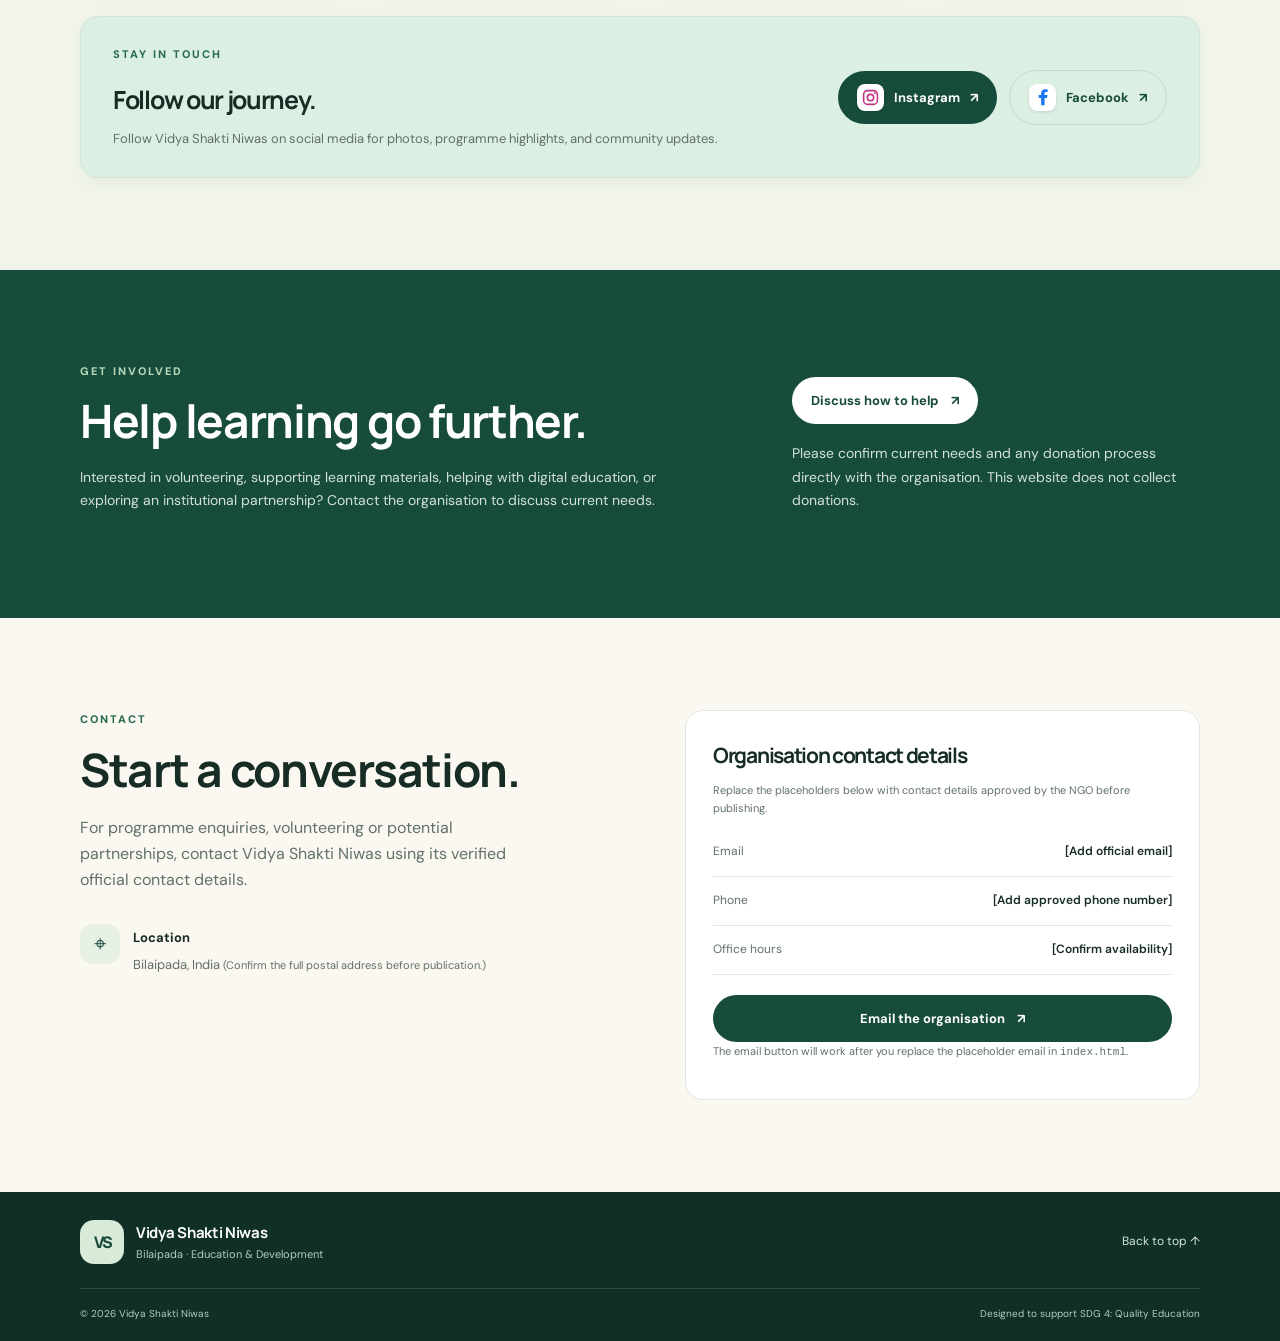
==== commit 102e3187: "Add files via upload" ====
--- a/index.html
+++ b/index.html
@@ -6,7 +6,7 @@
   <meta name="description" content="Learn about Vidya Shakti Niwas in Bilaipada and its early education, computer literacy, music and dance programmes.">
   <meta name="theme-color" content="#174c3c">
   <title>Vidya Shakti Niwas | Learning and Opportunity</title>
-  <link rel="stylesheet" href="style.css">
+  <link rel="stylesheet" href="style.css?v=20261023-cards">
 </head>
 <body>
   <a class="skip-link" href="#main">Skip to content</a>
@@ -81,32 +81,24 @@
         </div>
         <div class="photo-grid">
           <figure class="photo-card photo-card-wide">
-            <img src="assets/school-building.jpeg" alt="Exterior courtyard and building of Shishu Prem Nursery School" loading="lazy">
+            <img src="assets/school-building.jpeg" alt="School building and courtyard at Shishu Prem Nursery School" loading="lazy">
             <figcaption><strong>The school campus</strong><span>School building and courtyard</span></figcaption>
           </figure>
           <figure class="photo-card">
-            <img src="assets/classroom-alphabet-learning.jpeg" alt="Children working at desks in a classroom with alphabet learning displays" loading="lazy">
-            <figcaption><strong>Classroom learning</strong><span>Children engaged in classroom activities</span></figcaption>
+            <img src="assets/classroom-alphabet-learning.jpeg" alt="Children learning in a classroom with alphabet displays" loading="lazy">
+            <figcaption><strong>Classroom learning</strong><span>Foundational learning activities</span></figcaption>
           </figure>
           <figure class="photo-card">
-            <img src="assets/classroom-teaching.jpeg" alt="Teacher guiding young learners in a classroom" loading="lazy">
-            <figcaption><strong>Guided learning</strong><span>A teacher supports children during a lesson</span></figcaption>
+            <img src="assets/classroom-wide-view.jpeg" alt="Wide view of a classroom and learning environment" loading="lazy">
+            <figcaption><strong>Learning together</strong><span>A shared classroom learning space</span></figcaption>
           </figure>
           <figure class="photo-card">
-            <img src="assets/school-front.jpeg" alt="Front exterior and entrance steps of the school building" loading="lazy">
-            <figcaption><strong>School facilities</strong><span>A view of the school frontage and entrance</span></figcaption>
+            <img src="assets/classroom-empty-view.jpeg" alt="Classroom desks and educational displays" loading="lazy">
+            <figcaption><strong>A space to learn</strong><span>Classroom furniture and learning materials</span></figcaption>
           </figure>
           <figure class="photo-card photo-card-wide">
-            <img src="assets/classroom-wide-view.jpeg" alt="Wide view of a classroom with young learners and educational displays" loading="lazy">
-            <figcaption><strong>Learning together</strong><span>Children take part in classroom activities</span></figcaption>
-          </figure>
-          <figure class="photo-card">
-            <img src="assets/classroom-empty-view.jpeg" alt="Classroom desks, whiteboard and learning displays" loading="lazy">
-            <figcaption><strong>A space to learn</strong><span>Classroom furniture and teaching materials</span></figcaption>
-          </figure>
-          <figure class="photo-card">
-            <img src="assets/classroom-students.jpeg" alt="Young learners seated at classroom desks" loading="lazy">
-            <figcaption><strong>Everyday classroom life</strong><span>Students seated at their desks</span></figcaption>
+            <img src="assets/school-gate.jpeg" alt="Entrance gate of Shishu Prem Nursery School" loading="lazy">
+            <figcaption><strong>Welcome to the school</strong><span>School entrance at Bilaipada</span></figcaption>
           </figure>
         </div>
         <p class="gallery-note">Photographs are shared for illustrative purposes. Obtain the organisation’s approval and appropriate consent before publishing identifiable images of children.</p>
@@ -121,15 +113,15 @@
         </div>
         <div class="programme-grid">
           <article class="programme-card">
-            <div class="card-art"><img src="assets/classroom-alphabet-learning.jpeg" alt="Young learners taking part in classroom alphabet activities" loading="lazy"></div>
+            <div class="card-art"><img src="assets/ai-early-learning.jpg" alt="Illustration for the early childhood education programme" loading="lazy"></div>
             <div class="card-body"><p class="card-kicker">01 / Early years</p><h3>Early childhood education</h3><p>Free education for children in playschool, nursery, Lower Kindergarten (LKG) and Upper Kindergarten (UKG), with a focus on foundational learning.</p><a href="#contact" class="text-link">Ask about the programme <span aria-hidden="true">→</span></a></div>
           </article>
           <article class="programme-card">
-            <div class="card-art"><img src="assets/classroom-empty-view.jpeg" alt="Classroom learning space at the school" loading="lazy"></div>
+            <div class="card-art"><img src="assets/ai-digital-literacy.jpg" alt="Illustration for the computer literacy programme" loading="lazy"></div>
             <div class="card-body"><p class="card-kicker">02 / Digital skills</p><h3>Computer literacy</h3><p>Computer training introduces learners to basic computer skills. The organisation can add current class timings and course details after confirmation.</p><a href="#contact" class="text-link">Ask about training <span aria-hidden="true">→</span></a></div>
           </article>
           <article class="programme-card">
-            <div class="card-art"><img src="assets/classroom-wide-view.jpeg" alt="A wide view of the school classroom and learning environment" loading="lazy"></div>
+            <div class="card-art"><img src="assets/ai-creative-learning.jpg" alt="Illustration for creative learning activities" loading="lazy"></div>
             <div class="card-body"><p class="card-kicker">03 / Creative development</p><h3>Music and dance</h3><p>Music and dance activities provide creative opportunities alongside academic and digital learning.</p><a href="#contact" class="text-link">Learn more <span aria-hidden="true">→</span></a></div>
           </article>
         </div>
@@ -155,15 +147,15 @@
         </div>
         <div class="success-story-grid">
           <article class="success-story-card">
-            <img src="assets/classroom-alphabet-learning.jpeg" alt="Children participating in an early learning classroom activity" loading="lazy">
+            <img src="assets/classroom-alphabet-learning.jpeg" alt="Children participating in an early learning classroom activity" loading="lazy" width="640" height="427">
             <div class="success-story-body"><span class="story-tag">Early education · Draft snapshot</span><h4>A foundation for lifelong learning</h4><p>Playschool, nursery, LKG and UKG provide a setting for children to begin developing foundational language and classroom-learning skills.</p><p class="story-validation">To strengthen this story: confirm a teacher or parent perspective and obtain consent before sharing a personal account.</p></div>
           </article>
           <article class="success-story-card">
-            <img src="assets/classroom-empty-view.jpeg" alt="Learning space with classroom furniture and teaching displays" loading="lazy">
+            <img src="assets/classroom-empty-view.jpeg" alt="Learning space with classroom furniture and teaching displays" loading="lazy" width="640" height="427">
             <div class="success-story-body"><span class="story-tag">Computer literacy · Draft snapshot</span><h4>Opening a door to digital skills</h4><p>The centre reports weekly computer classes focused on basic computer skills. These sessions offer a starting point for learners to become familiar with digital tools.</p><p class="story-validation">To strengthen this story: verify current attendance and document skills demonstrated by learners.</p></div>
           </article>
           <article class="success-story-card">
-            <img src="assets/classroom-teaching.jpeg" alt="Teacher supporting children during a classroom lesson" loading="lazy">
+            <img src="assets/classroom-wide-view.jpeg" alt="Teacher supporting children during a classroom lesson" loading="lazy" width="640" height="427">
             <div class="success-story-body"><span class="story-tag">Teaching and support · Draft snapshot</span><h4>Guidance that supports participation</h4><p>Teachers help organise learning activities and guide children through classroom lessons. Their perspective can help explain what supports children and what resources are still needed.</p><p class="story-validation">To strengthen this story: interview a teacher and include only approved, accurately represented comments.</p></div>
           </article>
         </div>
@@ -224,7 +216,7 @@
         </div>
         <div class="updates-grid">
           <article class="update-card">
-            <img src="assets/classroom-alphabet-learning.jpeg" alt="Children taking part in an alphabet learning activity" loading="lazy">
+            <img src="assets/classroom-alphabet-learning.jpeg" alt="Children taking part in an alphabet learning activity" loading="lazy" width="640" height="427">
             <div class="update-card-body">
               <span class="update-kicker">Early education</span>
               <h3>Learning begins in the classroom</h3>
@@ -232,7 +224,7 @@
             </div>
           </article>
           <article class="update-card">
-            <img src="assets/classroom-empty-view.jpeg" alt="Classroom space with desks and educational displays" loading="lazy">
+            <img src="assets/classroom-empty-view.jpeg" alt="Classroom space with desks and educational displays" loading="lazy" width="640" height="427">
             <div class="update-card-body">
               <span class="update-kicker">Learning environment</span>
               <h3>A space made for learning</h3>
@@ -240,7 +232,7 @@
             </div>
           </article>
           <article class="update-card">
-            <img src="assets/classroom-teaching.jpeg" alt="Teacher guiding young learners during a lesson" loading="lazy">
+            <img src="assets/classroom-wide-view.jpeg" alt="Teacher guiding young learners during a lesson" loading="lazy" width="640" height="427">
             <div class="update-card-body">
               <span class="update-kicker">Teaching and support</span>
               <h3>Guidance through each lesson</h3>
@@ -257,7 +249,7 @@
         </div>
         <div class="activities-grid">
           <article class="activity-tile">
-            <img src="assets/classroom-students.jpeg" alt="Young learners seated at classroom desks" loading="lazy">
+            <img src="assets/classroom-alphabet-learning.jpeg" alt="Young learners seated at classroom desks" loading="lazy">
             <div><h4>Classroom learning</h4><p>Learning activities and classroom moments</p></div>
           </article>
           <article class="activity-tile">
--- a/style.css
+++ b/style.css
@@ -50,11 +50,8 @@
 .label-bottom{bottom:32px;left:50%;transform:translateX(-50%);white-space:nowrap;color:#52685b}
 .trust-strip{background:#fff;border-bottom:1px solid var(--line)}
 .trust-grid{display:grid;grid-template-columns:repeat(3,1fr);padding:23px 0;gap:25px}
-.trust-grid>div{display:flex;align-items:center;gap:13px;min-width:0}
+.trust-grid>div{display:flex;align-items:center;gap:13px}
 .strip-icon{display:grid;place-items:center;width:39px;height:39px;border-radius:12px;background:#eaf3e9;color:var(--green);font-size:11px;font-weight:800}
-.trust-photo{display:block;width:88px;height:66px;object-fit:cover;border-radius:12px;flex:0 0 auto;box-shadow:0 4px 12px rgba(23,76,60,.08)}
-.about-tagline{font-family:Manrope,sans-serif;color:var(--green);font-size:clamp(22px,2.5vw,29px);font-weight:700;line-height:1.45;letter-spacing:-.6px;max-width:590px;margin:8px 0 0}
-.illustration-note{margin:16px 0 0;color:var(--muted);font-size:11px;line-height:1.6}
 .trust-grid strong,.trust-grid small{display:block}
 .trust-grid strong{font-size:13px}.trust-grid small{font-size:11px;color:var(--muted)}
 .section{padding:92px 0}
@@ -127,7 +124,7 @@
 .footer-bottom{border-top:1px solid #ffffff24;margin-top:24px;padding-top:17px;color:#b8ccc0;font-size:10px}
 .skip-link{position:absolute;left:-9999px;top:8px;background:white;padding:10px;z-index:99}.skip-link:focus{left:8px}
 @media(max-width:850px){.nav-links{gap:14px}.nav-links a{font-size:12px}.hero-grid{gap:30px}.hero-art{height:310px}.split,.get-involved,.contact-grid{gap:45px}.card-body{padding:19px}.card-body>p:not(.card-kicker){min-height:145px}}
-@media(max-width:680px){.container{width:min(100% - 32px,520px)}.nav-wrap{min-height:72px;flex-wrap:wrap;padding:12px 0}.menu-toggle{display:block}.nav-links{display:none;flex-basis:100%;align-items:stretch;flex-direction:column;gap:0;padding:8px 0 12px}.nav-links.open{display:flex}.nav-links a{padding:12px 8px}.nav-links .nav-cta{margin-top:5px;text-align:center}.hero{padding:55px 0 60px}.hero-grid{grid-template-columns:1fr;gap:36px}.hero-art{height:270px;max-width:420px;width:100%;margin:auto}.hero h1{font-size:46px}.hero-intro{font-size:15px}.trust-grid{grid-template-columns:1fr;gap:16px;padding:20px 0}.trust-grid>div{gap:12px}.trust-photo{width:78px;height:60px}.about-tagline{font-size:22px}.section{padding:64px 0}.split,.get-involved,.contact-grid{grid-template-columns:1fr;gap:22px}.section-heading{display:block}.section-heading>p{margin-top:18px}.programme-grid,.impact-grid{grid-template-columns:1fr}.card-art{height:155px}.card-body>p:not(.card-kicker){min-height:0}.impact-heading{margin-bottom:25px}.story-panel{grid-template-columns:1fr;padding:25px;gap:4px;margin-top:35px}.story-icon{font-size:65px}.story-panel h3{font-size:23px}.get-involved{gap:18px}.contact-box{padding:22px}.footer-top,.footer-bottom{align-items:flex-start;flex-direction:column}.footer-bottom{gap:7px}.brand strong{font-size:14px}}
+@media(max-width:680px){.container{width:min(100% - 32px,520px)}.nav-wrap{min-height:72px;flex-wrap:wrap;padding:12px 0}.menu-toggle{display:block}.nav-links{display:none;flex-basis:100%;align-items:stretch;flex-direction:column;gap:0;padding:8px 0 12px}.nav-links.open{display:flex}.nav-links a{padding:12px 8px}.nav-links .nav-cta{margin-top:5px;text-align:center}.hero{padding:55px 0 60px}.hero-grid{grid-template-columns:1fr;gap:36px}.hero-art{height:270px;max-width:420px;width:100%;margin:auto}.hero h1{font-size:46px}.hero-intro{font-size:15px}.trust-grid{grid-template-columns:1fr;gap:16px;padding:20px 0}.trust-grid>div{gap:12px}.section{padding:64px 0}.split,.get-involved,.contact-grid{grid-template-columns:1fr;gap:22px}.section-heading{display:block}.section-heading>p{margin-top:18px}.programme-grid,.impact-grid{grid-template-columns:1fr}.card-art{height:155px}.card-body>p:not(.card-kicker){min-height:0}.impact-heading{margin-bottom:25px}.story-panel{grid-template-columns:1fr;padding:25px;gap:4px;margin-top:35px}.story-icon{font-size:65px}.story-panel h3{font-size:23px}.get-involved{gap:18px}.contact-box{padding:22px}.footer-top,.footer-bottom{align-items:flex-start;flex-direction:column}.footer-bottom{gap:7px}.brand strong{font-size:14px}}
 
 /* School photography: restrained hero image and compact gallery cards */
 .hero-photo-wrap{width:100%;max-width:500px;justify-self:end;margin:0}
@@ -171,3 +168,232 @@
 .stories-consent-note{margin-top:20px;padding:16px 18px;border:1px solid #e7d9bf;background:#fff8eb;border-radius:12px;color:#735b3d;font-size:11px;line-height:1.7}
 @media(max-width:850px){.success-story-grid{grid-template-columns:repeat(2,minmax(0,1fr))}.success-story-card>img{height:185px}}
 @media(max-width:680px){.card-art{height:180px}.success-story-grid{grid-template-columns:1fr}.success-story-card>img{height:220px}.stories-heading{margin-top:38px}}
+
+/* Added sections: supporter acknowledgements and community updates */
+.community-section-heading{display:flex;align-items:end;justify-content:space-between;gap:36px;margin-bottom:30px}
+.community-section-heading>div{max-width:600px}
+.community-section-heading h2{margin-bottom:0}
+.community-section-heading>p{max-width:440px;color:var(--muted);font-size:14px;margin-bottom:4px}
+.community-supporters{background:#fffdf8}
+.supporters-grid{display:grid;grid-template-columns:repeat(3,minmax(0,1fr));gap:18px}
+.supporter-item{min-height:190px;padding:25px;background:#fff;border:1px solid var(--line);border-radius:17px}
+.supporter-icon{display:grid;place-items:center;width:40px;height:40px;border-radius:12px;background:#eaf3e9;color:var(--green);font-size:20px}
+.supporter-item h3{font-size:17px;line-height:1.3;margin:18px 0 10px;letter-spacing:-.35px}
+.supporter-item p{font-size:13px;color:var(--muted);margin:0}
+.supporters-note,.updates-note{margin:18px 0 0;padding:15px 18px;background:#fff6e7;border:1px solid #f0dfc3;border-radius:12px;color:#735b3d;font-size:12px;line-height:1.7}
+.gratitude-panel{margin-top:28px;display:grid;grid-template-columns:90px 1fr;gap:24px;align-items:center;padding:32px;background:#edf3e9;border-radius:20px}
+.gratitude-symbol{font-family:Georgia,serif;font-size:88px;line-height:1;color:#9eb59a;text-align:center}
+.gratitude-panel h3{font-size:clamp(22px,2.5vw,30px);margin-bottom:10px}
+.gratitude-panel p:not(.eyebrow){color:var(--muted);font-size:13px;max-width:720px;margin-bottom:0}
+.updates-grid{display:grid;grid-template-columns:repeat(3,minmax(0,1fr));gap:18px}
+.update-card{min-width:0;overflow:hidden;background:#fff;border:1px solid var(--line);border-radius:16px;box-shadow:0 5px 18px rgba(23,76,60,.045)}
+.update-card>img{display:block;width:100%;height:205px;object-fit:cover;background:#e9efe6}
+.update-card-body{padding:20px}
+.update-kicker{display:inline-block;margin-bottom:10px;color:var(--green-2);font-size:10px;font-weight:800;text-transform:uppercase;letter-spacing:1px}
+.update-card h3{font-size:19px;line-height:1.3;margin:0 0 10px;letter-spacing:-.4px}
+.update-card p{font-size:12px;line-height:1.7;color:var(--muted);margin:0}
+.activities-heading{margin:50px 0 22px;max-width:720px}
+.activities-heading h3{font-size:clamp(25px,3vw,34px);line-height:1.2;margin-bottom:10px}
+.activities-heading>p:last-child{font-size:13px;color:var(--muted);margin-bottom:0}
+.activities-grid{display:grid;grid-template-columns:repeat(4,minmax(0,1fr));gap:14px}
+.activity-tile{position:relative;min-width:0;min-height:230px;overflow:hidden;border-radius:15px;background:var(--green)}
+.activity-tile>img{position:absolute;inset:0;width:100%;height:100%;object-fit:cover;transition:transform .25s ease}
+.activity-tile:hover>img{transform:scale(1.04)}
+.activity-tile:after{content:"";position:absolute;inset:35% 0 0;background:linear-gradient(transparent,rgba(9,34,24,.86))}
+.activity-tile>div{position:absolute;z-index:1;bottom:0;left:0;right:0;padding:18px;color:#fff}
+.activity-tile h4{font-family:Manrope,sans-serif;font-size:15px;line-height:1.3;margin:0 0 5px;letter-spacing:-.2px}
+.activity-tile p{font-size:11px;line-height:1.5;color:rgba(255,255,255,.86);margin:0}
+.updates-connect-panel{margin-top:30px;display:flex;align-items:center;justify-content:space-between;gap:28px;padding:28px 32px;background:#dcefe3;border-radius:18px}
+.updates-connect-panel h3{font-size:25px;margin:8px 0}
+.updates-connect-panel>div>p:last-child{font-size:13px;color:var(--muted);margin:0}
+.social-links{display:flex;align-items:center;gap:12px;flex-wrap:wrap;flex-shrink:0}
+.social-links .button{white-space:nowrap}
+.social-button{gap:10px}
+.social-brand-icon{display:inline-grid;place-items:center;width:27px;height:27px;flex:0 0 27px;border-radius:8px;background:#fff;box-shadow:0 1px 3px rgba(0,0,0,.12)}
+.social-brand-icon svg{display:block;width:19px;height:19px}
+.instagram-icon{color:#c13584;background:linear-gradient(135deg,#fff 0%,#fff 100%)}
+.facebook-icon{color:#1877f2;background:#fff}
+.facebook-icon svg{width:22px;height:22px}
+@media(max-width:680px){.social-links{width:100%}.social-links .button{flex:1}}
+@media(max-width:900px){.nav-links{gap:12px}.nav-links a{font-size:12px}.community-section-heading{gap:24px}.activities-grid{grid-template-columns:repeat(2,minmax(0,1fr))}}
+@media(max-width:680px){.nav-links{gap:0}.community-section-heading{display:block}.community-section-heading>p{margin-top:16px}.supporters-grid,.updates-grid{grid-template-columns:1fr}.supporter-item{min-height:0}.gratitude-panel{grid-template-columns:1fr;padding:24px;gap:5px}.gratitude-symbol{text-align:left;font-size:62px}.update-card>img{height:220px}.activities-heading{margin-top:38px}.activities-grid{grid-template-columns:1fr 1fr;gap:10px}.activity-tile{min-height:200px}.activity-tile>div{padding:13px}.activity-tile h4{font-size:13px}.activity-tile p{font-size:10px}.updates-connect-panel{align-items:flex-start;flex-direction:column;padding:24px}}
+@media(max-width:390px){.activities-grid{grid-template-columns:1fr}.activity-tile{min-height:230px}}
+
+
+
+/* Refined community cards: match the programme, impact, and story-card system */
+.community-supporters .community-section-heading,
+.community-updates .community-section-heading {
+  margin-bottom: 32px;
+}
+.community-supporters .supporters-grid {
+  display: grid;
+  grid-template-columns: repeat(3, minmax(0, 1fr));
+  align-items: stretch;
+  gap: 20px;
+  margin-top: 6px;
+}
+.community-supporters .supporter-item {
+  display: flex;
+  min-width: 0;
+  min-height: 230px;
+  flex-direction: column;
+  align-items: flex-start;
+  padding: 26px;
+  overflow: hidden;
+  background: #fff;
+  border: 1px solid #e1e8e1;
+  border-radius: 18px;
+  box-shadow: 0 5px 18px rgba(23, 76, 60, .045);
+  transition: transform .2s ease, box-shadow .2s ease, border-color .2s ease;
+}
+.community-supporters .supporter-icon {
+  display: grid;
+  place-items: center;
+  width: 44px;
+  height: 44px;
+  flex: 0 0 44px;
+  border-radius: 14px;
+  background: #eaf3e9;
+  color: var(--green);
+  font-size: 21px;
+}
+.community-supporters .supporter-item h3 {
+  margin: 19px 0 10px;
+  font-size: 18px;
+  line-height: 1.3;
+  letter-spacing: -.45px;
+}
+.community-supporters .supporter-item p {
+  margin: 0;
+  color: var(--muted);
+  font-size: 13px;
+  line-height: 1.75;
+}
+.community-supporters .supporters-note,
+.community-updates .updates-note {
+  margin-top: 22px;
+  padding: 15px 18px;
+  background: #fff8eb;
+  border: 1px solid #eadcc5;
+  border-radius: 13px;
+  color: #735b3d;
+  font-size: 12px;
+  line-height: 1.75;
+}
+.community-supporters .gratitude-panel {
+  margin-top: 30px;
+  padding: 30px 32px;
+  background: #edf3e9;
+  border: 1px solid #e1e9dc;
+  border-radius: 20px;
+}
+.community-supporters .gratitude-symbol {
+  width: 72px;
+  height: 72px;
+  display: grid;
+  place-items: center;
+  border-radius: 20px;
+  background: rgba(255,255,255,.72);
+  font-size: 70px;
+}
+.community-updates .updates-grid {
+  display: grid;
+  grid-template-columns: repeat(3, minmax(0, 1fr));
+  align-items: stretch;
+  gap: 20px;
+  margin-top: 6px;
+}
+.community-updates .update-card {
+  display: flex;
+  min-width: 0;
+  height: 100%;
+  flex-direction: column;
+  overflow: hidden;
+  background: #fff;
+  border: 1px solid #e1e8e1;
+  border-radius: 18px;
+  box-shadow: 0 5px 18px rgba(23, 76, 60, .045);
+  transition: transform .2s ease, box-shadow .2s ease, border-color .2s ease;
+}
+.community-updates .update-card > img {
+  display: block;
+  width: 100%;
+  height: 210px;
+  flex: 0 0 210px;
+  object-fit: cover;
+  object-position: center;
+  background: #e9efe6;
+}
+.community-updates .update-card-body {
+  display: flex;
+  flex: 1;
+  flex-direction: column;
+  align-items: flex-start;
+  padding: 22px;
+}
+.community-updates .update-kicker {
+  display: inline-flex;
+  align-items: center;
+  margin-bottom: 12px;
+  padding: 6px 9px;
+  border-radius: 999px;
+  background: #edf4eb;
+  color: var(--green-2);
+  font-size: 9px;
+  line-height: 1.35;
+  font-weight: 800;
+  text-transform: uppercase;
+  letter-spacing: 1px;
+}
+.community-updates .update-card h3 {
+  margin: 0 0 10px;
+  font-size: 19px;
+  line-height: 1.3;
+  letter-spacing: -.45px;
+}
+.community-updates .update-card p {
+  margin: 0;
+  color: var(--muted);
+  font-size: 13px;
+  line-height: 1.75;
+}
+.community-updates .activities-heading {
+  margin-top: 54px;
+  margin-bottom: 24px;
+}
+.community-updates .activity-tile {
+  border: 1px solid rgba(23,76,60,.12);
+  box-shadow: 0 5px 18px rgba(23,76,60,.07);
+}
+.community-updates .updates-connect-panel {
+  margin-top: 30px;
+  border: 1px solid #d4e5d7;
+  box-shadow: 0 5px 18px rgba(23,76,60,.04);
+}
+@media (hover: hover) {
+  .community-supporters .supporter-item:hover,
+  .community-updates .update-card:hover {
+    transform: translateY(-3px);
+    border-color: #cbdacc;
+    box-shadow: 0 14px 30px rgba(23,76,60,.09);
+  }
+}
+@media (max-width: 900px) {
+  .community-supporters .supporters-grid,
+  .community-updates .updates-grid {
+    grid-template-columns: repeat(2, minmax(0, 1fr));
+  }
+  .community-supporters .supporter-item { min-height: 215px; }
+}
+@media (max-width: 680px) {
+  .community-supporters .community-section-heading,
+  .community-updates .community-section-heading { margin-bottom: 24px; }
+  .community-supporters .supporters-grid,
+  .community-updates .updates-grid { grid-template-columns: 1fr; gap: 14px; }
+  .community-supporters .supporter-item { min-height: 0; padding: 22px; }
+  .community-supporters .gratitude-panel { padding: 23px; }
+  .community-supporters .gratitude-symbol { width: 58px; height: 58px; font-size: 56px; }
+  .community-updates .update-card > img { height: 220px; flex-basis: 220px; }
+  .community-updates .update-card-body { padding: 20px; }
+}
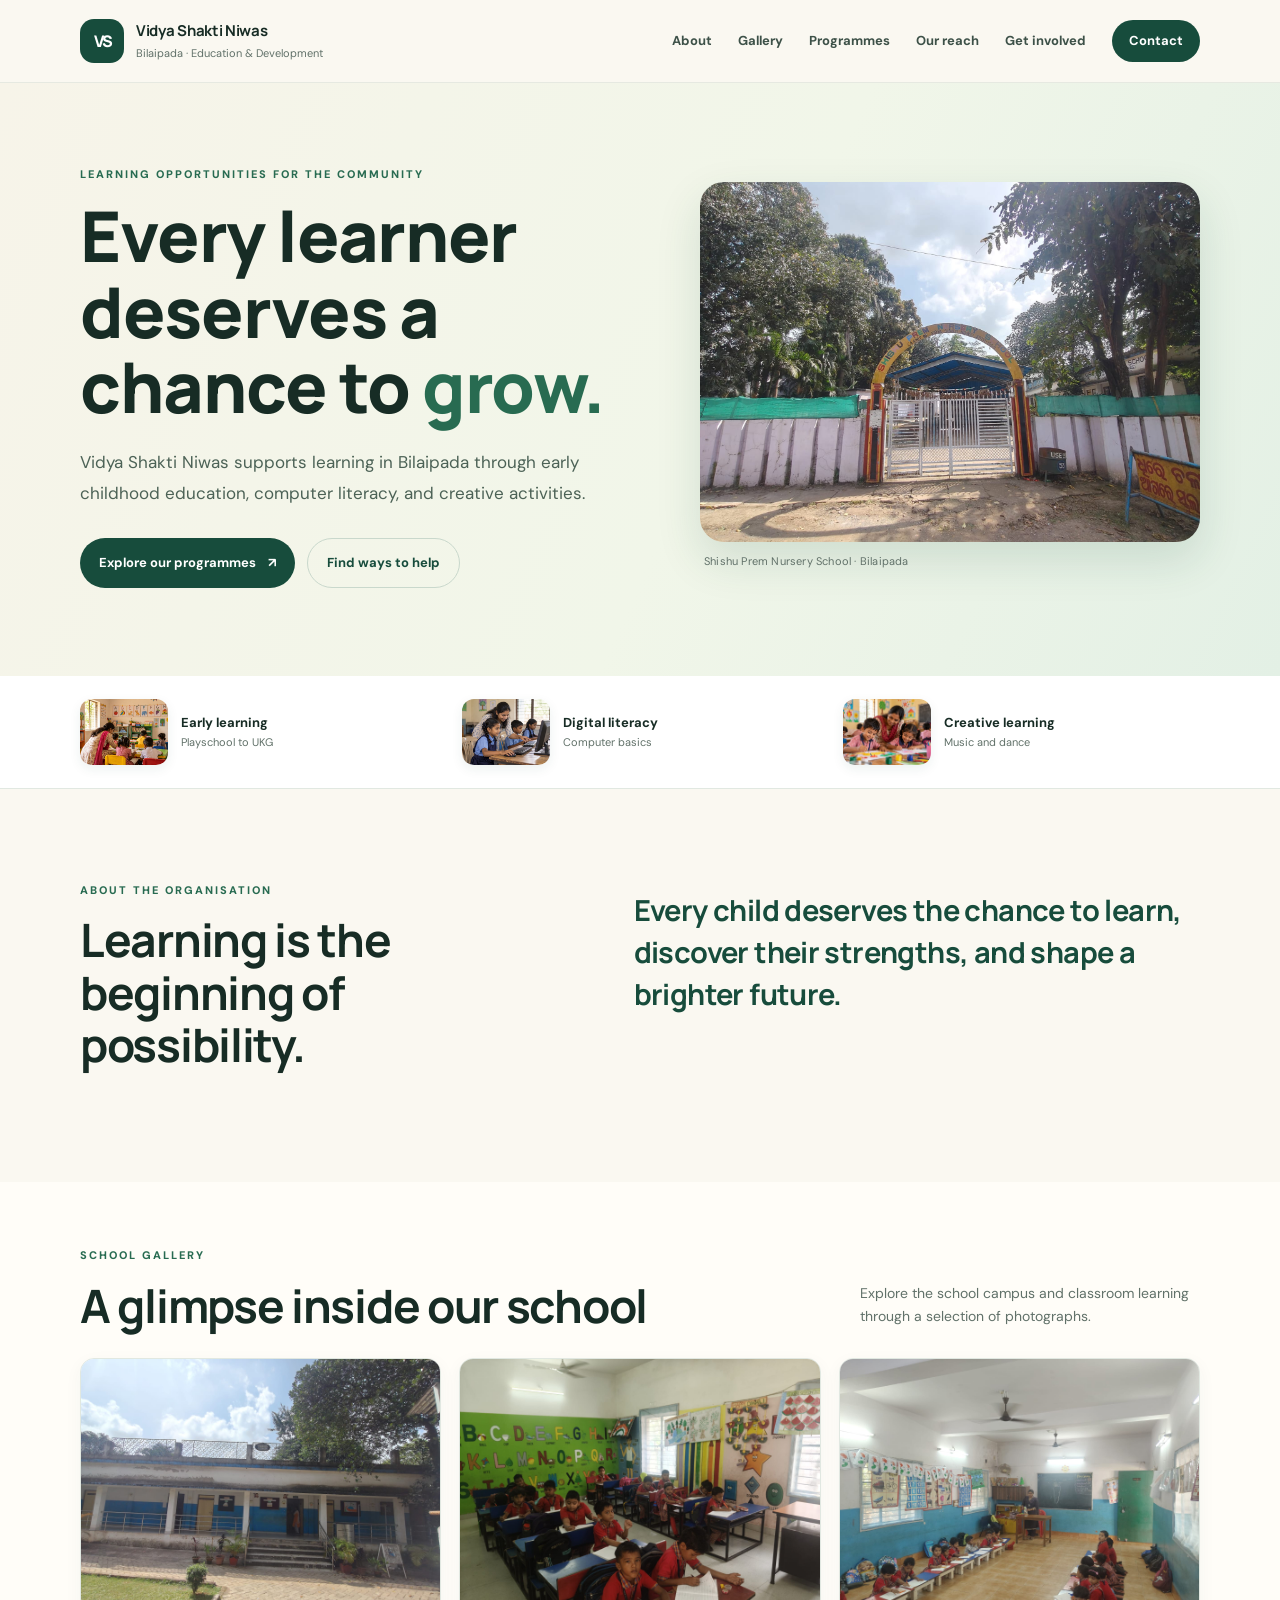
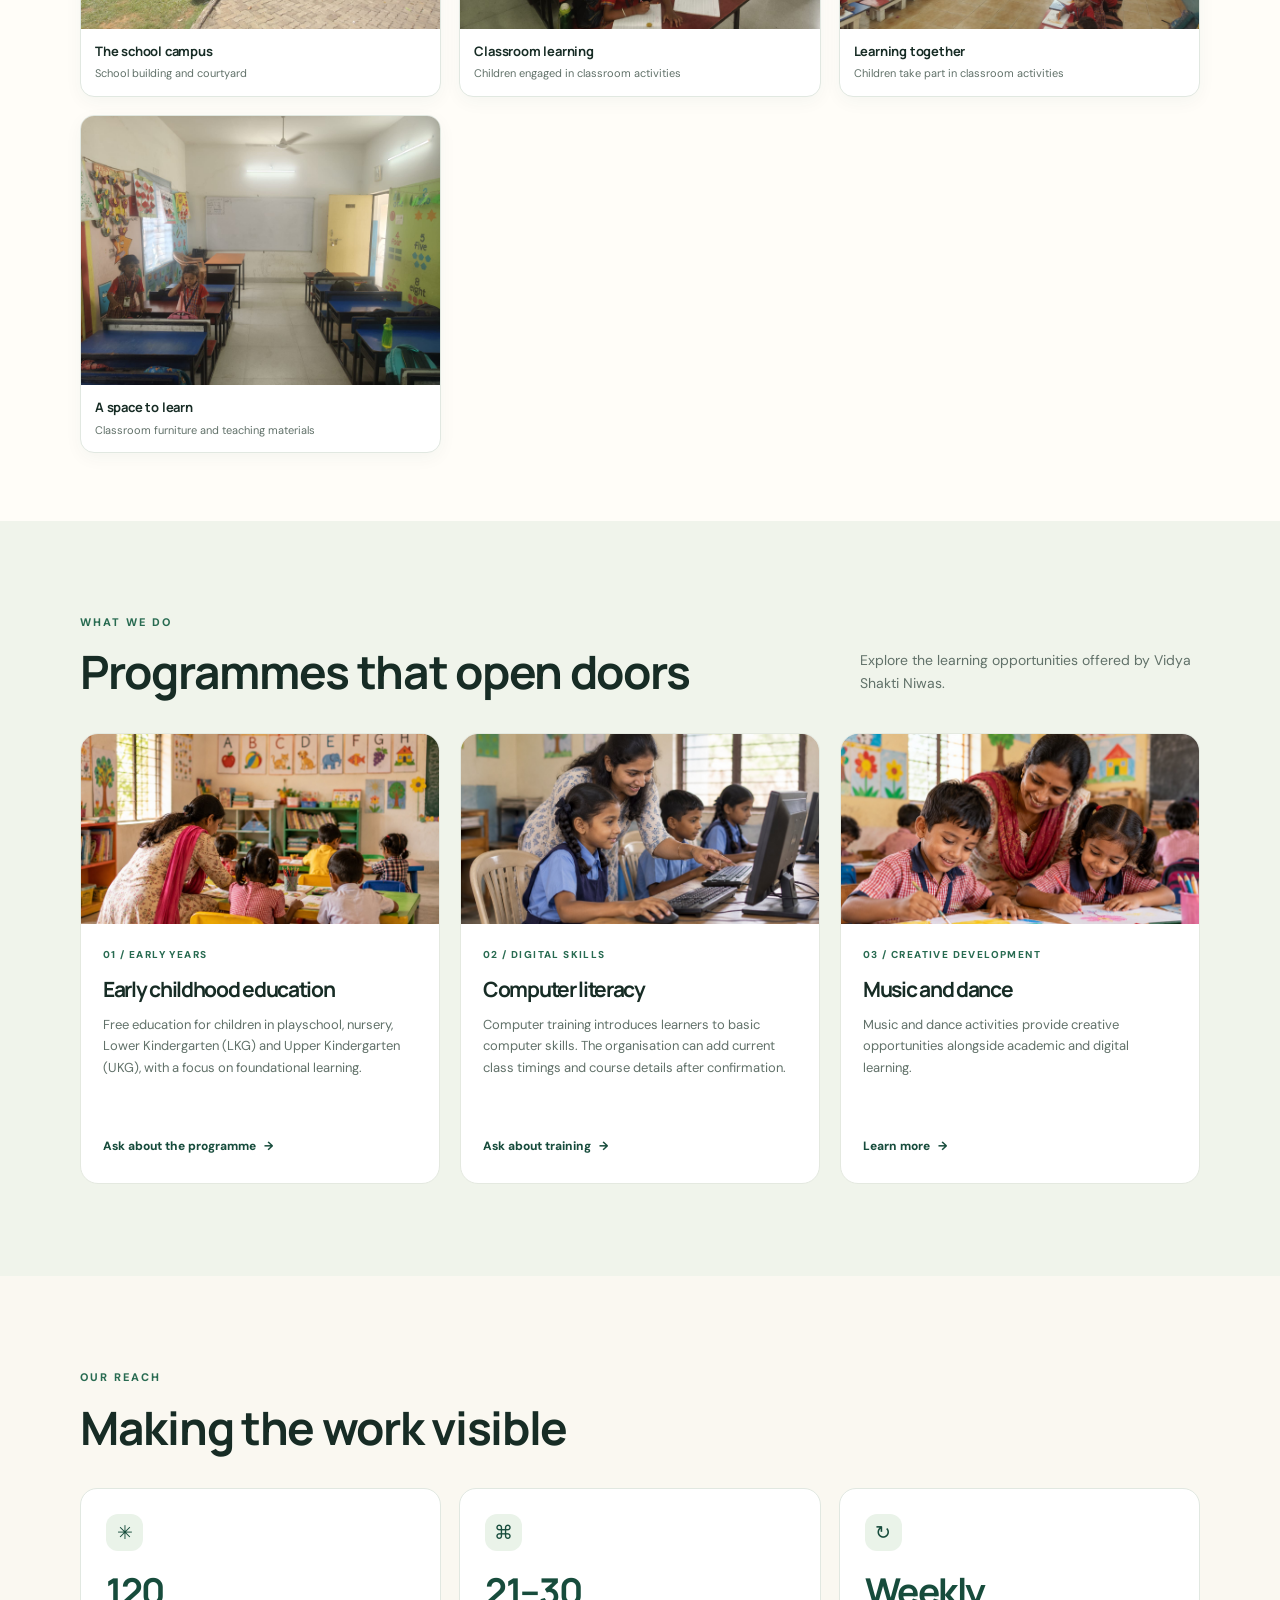
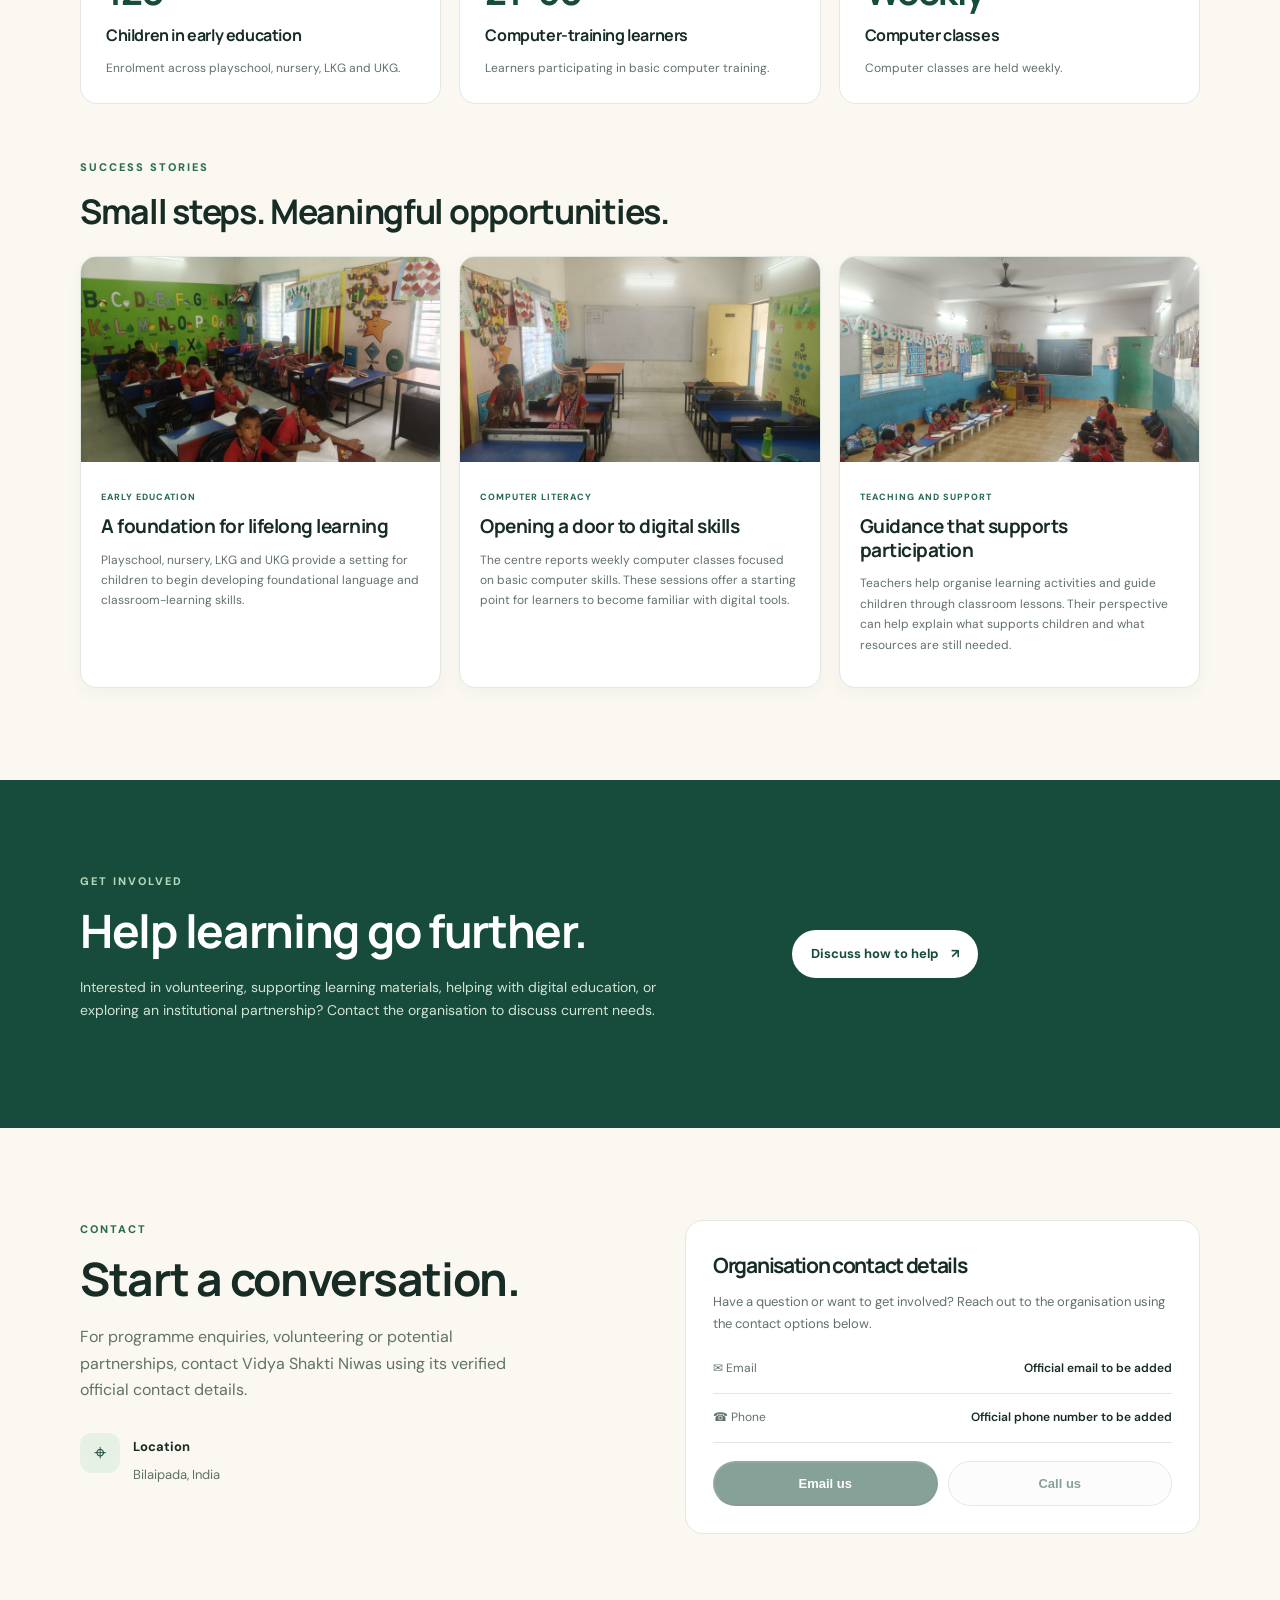
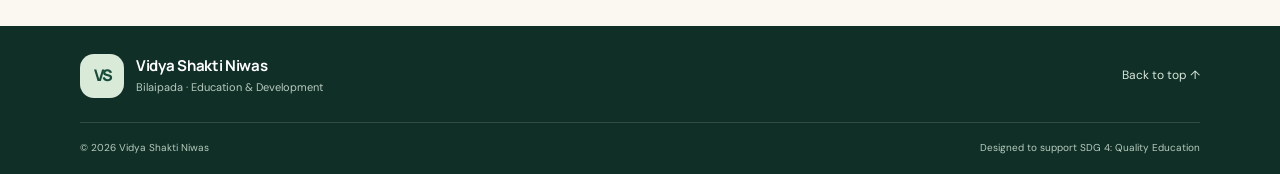
==== commit 80fc2f25: "Add files via upload" ====
--- a/index.html
+++ b/index.html
@@ -6,7 +6,7 @@
   <meta name="description" content="Learn about Vidya Shakti Niwas in Bilaipada and its early education, computer literacy, music and dance programmes.">
   <meta name="theme-color" content="#174c3c">
   <title>Vidya Shakti Niwas | Learning and Opportunity</title>
-  <link rel="stylesheet" href="style.css?v=20261023-cards">
+  <link rel="stylesheet" href="style.css">
 </head>
 <body>
   <a class="skip-link" href="#main">Skip to content</a>
@@ -22,8 +22,6 @@
         <a href="#school-gallery">Gallery</a>
         <a href="#programmes">Programmes</a>
         <a href="#impact">Our reach</a>
-        <a href="#supporters">Supporters</a>
-        <a href="#updates">Updates</a>
         <a href="#get-involved">Get involved</a>
         <a class="nav-cta" href="#contact">Contact</a>
       </nav>
@@ -42,7 +40,6 @@
             <a class="button button-primary" href="#programmes">Explore our programmes <span aria-hidden="true">↗</span></a>
             <a class="button button-quiet" href="#get-involved">Find ways to help</a>
           </div>
-          <p class="micro-note">A community-focused initiative aligned with SDG 4: Quality Education.</p>
         </div>
         <div class="hero-photo-wrap">
           <img class="hero-photo" src="assets/school-gate.jpeg" alt="Entrance gate of Shishu Prem Nursery School, a unit of Vidya Shakti Niwas" fetchpriority="high">
@@ -53,9 +50,9 @@
 
     <section class="trust-strip" aria-label="Organisation focus">
       <div class="container trust-grid">
-        <div><span class="strip-icon">01</span><span><strong>Early learning</strong><small>Playschool to UKG</small></span></div>
-        <div><span class="strip-icon">02</span><span><strong>Digital literacy</strong><small>Computer basics</small></span></div>
-        <div><span class="strip-icon">03</span><span><strong>Creative learning</strong><small>Music and dance</small></span></div>
+        <div class="trust-item"><img class="trust-photo" src="assets/ai-early-learning.jpg" alt="Illustrative image of a teacher helping young children learn" loading="lazy"><span><strong>Early learning</strong><small>Playschool to UKG</small></span></div>
+        <div class="trust-item"><img class="trust-photo" src="assets/ai-digital-literacy.jpg" alt="Illustrative image of children learning basic computer skills" loading="lazy"><span><strong>Digital literacy</strong><small>Computer basics</small></span></div>
+        <div class="trust-item"><img class="trust-photo" src="assets/ai-creative-learning.jpg" alt="Illustrative image of children doing creative classroom activities" loading="lazy"><span><strong>Creative learning</strong><small>Music and dance</small></span></div>
       </div>
     </section>
 
@@ -66,9 +63,7 @@
           <h2>Learning is the beginning of possibility.</h2>
         </div>
         <div class="section-copy">
-          <p>Vidya Shakti Niwas works in Bilaipada and provides free early education for children in playschool, nursery, LKG and UKG. The organisation also runs a computer training centre and offers music and dance activities.</p>
-          <p>This website is designed to help the organisation explain its work, share verified programme information, and make it easier for community members, volunteers and potential supporters to get in touch.</p>
-          <p class="notice"><strong>About this website:</strong> Please ask the organisation to review and approve all public-facing information before the site is shared widely.</p>
+          <p class="about-tagline">Every child deserves the chance to learn, discover their strengths, and shape a brighter future.</p>
         </div>
       </div>
     </section>
@@ -81,27 +76,22 @@
         </div>
         <div class="photo-grid">
           <figure class="photo-card photo-card-wide">
-            <img src="assets/school-building.jpeg" alt="School building and courtyard at Shishu Prem Nursery School" loading="lazy">
+            <img src="assets/school-building.jpeg" alt="Exterior courtyard and building of Shishu Prem Nursery School" loading="lazy">
             <figcaption><strong>The school campus</strong><span>School building and courtyard</span></figcaption>
           </figure>
           <figure class="photo-card">
-            <img src="assets/classroom-alphabet-learning.jpeg" alt="Children learning in a classroom with alphabet displays" loading="lazy">
-            <figcaption><strong>Classroom learning</strong><span>Foundational learning activities</span></figcaption>
+            <img src="assets/classroom-alphabet-learning.jpeg" alt="Children working at desks in a classroom with alphabet learning displays" loading="lazy">
+            <figcaption><strong>Classroom learning</strong><span>Children engaged in classroom activities</span></figcaption>
+          </figure>
+          <figure class="photo-card photo-card-wide">
+            <img src="assets/classroom-wide-view.jpeg" alt="Wide view of a classroom with young learners and educational displays" loading="lazy">
+            <figcaption><strong>Learning together</strong><span>Children take part in classroom activities</span></figcaption>
           </figure>
           <figure class="photo-card">
-            <img src="assets/classroom-wide-view.jpeg" alt="Wide view of a classroom and learning environment" loading="lazy">
-            <figcaption><strong>Learning together</strong><span>A shared classroom learning space</span></figcaption>
-          </figure>
-          <figure class="photo-card">
-            <img src="assets/classroom-empty-view.jpeg" alt="Classroom desks and educational displays" loading="lazy">
-            <figcaption><strong>A space to learn</strong><span>Classroom furniture and learning materials</span></figcaption>
-          </figure>
-          <figure class="photo-card photo-card-wide">
-            <img src="assets/school-gate.jpeg" alt="Entrance gate of Shishu Prem Nursery School" loading="lazy">
-            <figcaption><strong>Welcome to the school</strong><span>School entrance at Bilaipada</span></figcaption>
+            <img src="assets/classroom-empty-view.jpeg" alt="Classroom desks, whiteboard and learning displays" loading="lazy">
+            <figcaption><strong>A space to learn</strong><span>Classroom furniture and teaching materials</span></figcaption>
           </figure>
         </div>
-        <p class="gallery-note">Photographs are shared for illustrative purposes. Obtain the organisation’s approval and appropriate consent before publishing identifiable images of children.</p>
       </div>
     </section>
 
@@ -113,15 +103,15 @@
         </div>
         <div class="programme-grid">
           <article class="programme-card">
-            <div class="card-art"><img src="assets/ai-early-learning.jpg" alt="Illustration for the early childhood education programme" loading="lazy"></div>
+            <div class="card-art"><img src="assets/ai-early-learning.jpg" alt="AI-generated illustrative scene of young learners taking part in classroom activities" loading="lazy"></div>
             <div class="card-body"><p class="card-kicker">01 / Early years</p><h3>Early childhood education</h3><p>Free education for children in playschool, nursery, Lower Kindergarten (LKG) and Upper Kindergarten (UKG), with a focus on foundational learning.</p><a href="#contact" class="text-link">Ask about the programme <span aria-hidden="true">→</span></a></div>
           </article>
           <article class="programme-card">
-            <div class="card-art"><img src="assets/ai-digital-literacy.jpg" alt="Illustration for the computer literacy programme" loading="lazy"></div>
+            <div class="card-art"><img src="assets/ai-digital-literacy.jpg" alt="AI-generated illustrative scene of children learning basic computer skills" loading="lazy"></div>
             <div class="card-body"><p class="card-kicker">02 / Digital skills</p><h3>Computer literacy</h3><p>Computer training introduces learners to basic computer skills. The organisation can add current class timings and course details after confirmation.</p><a href="#contact" class="text-link">Ask about training <span aria-hidden="true">→</span></a></div>
           </article>
           <article class="programme-card">
-            <div class="card-art"><img src="assets/ai-creative-learning.jpg" alt="Illustration for creative learning activities" loading="lazy"></div>
+            <div class="card-art"><img src="assets/ai-creative-learning.jpg" alt="AI-generated illustrative scene of children participating in creative classroom activities" loading="lazy"></div>
             <div class="card-body"><p class="card-kicker">03 / Creative development</p><h3>Music and dance</h3><p>Music and dance activities provide creative opportunities alongside academic and digital learning.</p><a href="#contact" class="text-link">Learn more <span aria-hidden="true">→</span></a></div>
           </article>
         </div>
@@ -132,165 +122,31 @@
       <div class="container">
         <div class="section-heading impact-heading">
           <div><p class="eyebrow">Our reach</p><h2>Making the work visible</h2></div>
-          <p>The figures below are preliminary figures gathered during project fieldwork. They must be reconfirmed by the organisation before public use.</p>
+          
         </div>
         <div class="impact-grid">
-          <article class="impact-card"><span class="impact-symbol">✳</span><strong>120</strong><h3>Children in early education</h3><p>Preliminary reported enrolment across playschool, nursery, LKG and UKG.</p></article>
-          <article class="impact-card"><span class="impact-symbol">⌘</span><strong>21–30</strong><h3>Computer-training learners</h3><p>Preliminary reported range; confirm the current count before publishing.</p></article>
-          <article class="impact-card"><span class="impact-symbol">↻</span><strong>Weekly</strong><h3>Computer classes</h3><p>Reported class frequency; confirm the current schedule with the centre.</p></article>
+          <article class="impact-card"><span class="impact-symbol">✳</span><strong>120</strong><h3>Children in early education</h3><p>Enrolment across playschool, nursery, LKG and UKG.</p></article>
+          <article class="impact-card"><span class="impact-symbol">⌘</span><strong>21–30</strong><h3>Computer-training learners</h3><p>Learners participating in basic computer training.</p></article>
+          <article class="impact-card"><span class="impact-symbol">↻</span><strong>Weekly</strong><h3>Computer classes</h3><p>Computer classes are held weekly.</p></article>
         </div>
-        <div class="impact-footnote"><span aria-hidden="true">ⓘ</span><p><strong>Responsible reporting matters.</strong> Enrolment and participation figures describe programme reach, not necessarily learning outcomes. Add learning results only when the organisation has reliable evidence and an agreed method of measurement.</p></div>
         <div class="stories-heading">
           <p class="eyebrow">Success stories</p>
           <h3>Small steps. Meaningful opportunities.</h3>
-          <p>These are draft programme snapshots based on the activities described by the organisation—not verified individual testimonials or measured outcomes. The NGO should confirm each story before publication.</p>
+          
         </div>
         <div class="success-story-grid">
           <article class="success-story-card">
-            <img src="assets/classroom-alphabet-learning.jpeg" alt="Children participating in an early learning classroom activity" loading="lazy" width="640" height="427">
-            <div class="success-story-body"><span class="story-tag">Early education · Draft snapshot</span><h4>A foundation for lifelong learning</h4><p>Playschool, nursery, LKG and UKG provide a setting for children to begin developing foundational language and classroom-learning skills.</p><p class="story-validation">To strengthen this story: confirm a teacher or parent perspective and obtain consent before sharing a personal account.</p></div>
+            <img src="assets/classroom-alphabet-learning.jpeg" alt="Children participating in an early learning classroom activity" loading="lazy">
+            <div class="success-story-body"><span class="story-tag">Early education</span><h4>A foundation for lifelong learning</h4><p>Playschool, nursery, LKG and UKG provide a setting for children to begin developing foundational language and classroom-learning skills.</p></div>
           </article>
           <article class="success-story-card">
-            <img src="assets/classroom-empty-view.jpeg" alt="Learning space with classroom furniture and teaching displays" loading="lazy" width="640" height="427">
-            <div class="success-story-body"><span class="story-tag">Computer literacy · Draft snapshot</span><h4>Opening a door to digital skills</h4><p>The centre reports weekly computer classes focused on basic computer skills. These sessions offer a starting point for learners to become familiar with digital tools.</p><p class="story-validation">To strengthen this story: verify current attendance and document skills demonstrated by learners.</p></div>
+            <img src="assets/classroom-empty-view.jpeg" alt="Learning space with classroom furniture and teaching displays" loading="lazy">
+            <div class="success-story-body"><span class="story-tag">Computer literacy</span><h4>Opening a door to digital skills</h4><p>The centre reports weekly computer classes focused on basic computer skills. These sessions offer a starting point for learners to become familiar with digital tools.</p></div>
           </article>
           <article class="success-story-card">
-            <img src="assets/classroom-wide-view.jpeg" alt="Teacher supporting children during a classroom lesson" loading="lazy" width="640" height="427">
-            <div class="success-story-body"><span class="story-tag">Teaching and support · Draft snapshot</span><h4>Guidance that supports participation</h4><p>Teachers help organise learning activities and guide children through classroom lessons. Their perspective can help explain what supports children and what resources are still needed.</p><p class="story-validation">To strengthen this story: interview a teacher and include only approved, accurately represented comments.</p></div>
+            <img src="assets/classroom-wide-view.jpeg" alt="Teacher supporting children during a classroom lesson" loading="lazy">
+            <div class="success-story-body"><span class="story-tag">Teaching and support</span><h4>Guidance that supports participation</h4><p>Teachers help organise learning activities and guide children through classroom lessons. Their perspective can help explain what supports children and what resources are still needed.</p></div>
           </article>
-        </div>
-        <p class="stories-consent-note"><strong>Before publishing:</strong> Replace these draft snapshots with organisation-approved stories and verified details. Obtain informed consent for personal accounts and appropriate guardian consent for identifiable images of children. Do not present illustrative programme descriptions as proven impact.</p>
-      </div>
-    </section>
-
-
-
-    <!-- Added section 1: supporter recognition and gratitude -->
-    <section class="section community-supporters" id="supporters">
-      <div class="container">
-        <div class="community-section-heading">
-          <div>
-            <p class="eyebrow">With gratitude</p>
-            <h2>Our supporters</h2>
-          </div>
-          <p>Every opportunity to learn is strengthened by a community that believes in education. We are grateful to everyone who supports the work of Vidya Shakti Niwas.</p>
-        </div>
-        <div class="supporters-grid">
-          <article class="supporter-item">
-            <span class="supporter-icon" aria-hidden="true">✳</span>
-            <h3>Community and institutional partners</h3>
-            <p>Recognise organisations and partners after their names and acknowledgements are approved for publication.</p>
-          </article>
-          <article class="supporter-item">
-            <span class="supporter-icon" aria-hidden="true">♡</span>
-            <h3>Individual supporters</h3>
-            <p>Celebrate people who contribute time, encouragement, or other support—with their permission.</p>
-          </article>
-          <article class="supporter-item">
-            <span class="supporter-icon" aria-hidden="true">✦</span>
-            <h3>In-kind contributors</h3>
-            <p>Acknowledge approved contributions of learning materials, services, or other useful resources.</p>
-          </article>
-        </div>
-        <p class="supporters-note"><strong>Before publishing:</strong> Add only verified supporter names or logos, confirm the contribution details, and obtain permission to publish each acknowledgement. Remove any category that does not apply.</p>
-        <div class="gratitude-panel">
-          <div class="gratitude-symbol" aria-hidden="true">“</div>
-          <div>
-            <p class="eyebrow">A note of gratitude</p>
-            <h3>Thank you for being part of the journey.</h3>
-            <p>To everyone who supports the mission of Vidya Shakti Niwas, thank you for your encouragement and generosity. Together, we can continue working towards learning and opportunity.</p>
-          </div>
-        </div>
-      </div>
-    </section>
-
-    <!-- Added section 2: updates and activities, using existing site photographs -->
-    <section class="section section-tint community-updates" id="updates">
-      <div class="container">
-        <div class="community-section-heading">
-          <div>
-            <p class="eyebrow">Small moments. Meaningful progress.</p>
-            <h2>Latest updates</h2>
-          </div>
-          <p>Share approved news from the classroom, learning programmes, and community activities. The cards below are illustrative highlights—not copies of published social-media posts.</p>
-        </div>
-        <div class="updates-grid">
-          <article class="update-card">
-            <img src="assets/classroom-alphabet-learning.jpeg" alt="Children taking part in an alphabet learning activity" loading="lazy" width="640" height="427">
-            <div class="update-card-body">
-              <span class="update-kicker">Early education</span>
-              <h3>Learning begins in the classroom</h3>
-              <p>Early learning activities support children as they become familiar with letters, classroom routines, and foundational skills.</p>
-            </div>
-          </article>
-          <article class="update-card">
-            <img src="assets/classroom-empty-view.jpeg" alt="Classroom space with desks and educational displays" loading="lazy" width="640" height="427">
-            <div class="update-card-body">
-              <span class="update-kicker">Learning environment</span>
-              <h3>A space made for learning</h3>
-              <p>Showcase the classroom environment and the learning materials used during the organisation’s educational activities.</p>
-            </div>
-          </article>
-          <article class="update-card">
-            <img src="assets/classroom-wide-view.jpeg" alt="Teacher guiding young learners during a lesson" loading="lazy" width="640" height="427">
-            <div class="update-card-body">
-              <span class="update-kicker">Teaching and support</span>
-              <h3>Guidance through each lesson</h3>
-              <p>Teachers guide learners through activities and help create opportunities to participate in classroom learning.</p>
-            </div>
-          </article>
-        </div>
-        <p class="updates-note"><strong>For real social updates:</strong> Replace or supplement these highlights with organisation-approved captions, verified dates, and links to the original posts. Obtain appropriate permission before publishing identifiable photographs of children.</p>
-
-        <div class="activities-heading" id="activities">
-          <p class="eyebrow">Explore our activities</p>
-          <h3>A closer look at learning.</h3>
-          <p>Use these categories to organise approved photographs and updates from Vidya Shakti Niwas.</p>
-        </div>
-        <div class="activities-grid">
-          <article class="activity-tile">
-            <img src="assets/classroom-alphabet-learning.jpeg" alt="Young learners seated at classroom desks" loading="lazy">
-            <div><h4>Classroom learning</h4><p>Learning activities and classroom moments</p></div>
-          </article>
-          <article class="activity-tile">
-            <img src="assets/classroom-empty-view.jpeg" alt="Classroom furniture and learning displays" loading="lazy">
-            <div><h4>Digital skills</h4><p>Computer learning and digital literacy</p></div>
-          </article>
-          <article class="activity-tile">
-            <img src="assets/classroom-wide-view.jpeg" alt="Wide view of the school classroom" loading="lazy">
-            <div><h4>Creative activities</h4><p>Music, dance, and creative expression</p></div>
-          </article>
-          <article class="activity-tile">
-            <img src="assets/school-building.jpeg" alt="School building and courtyard" loading="lazy">
-            <div><h4>School and community</h4><p>School spaces and approved community updates</p></div>
-          </article>
-        </div>
-        <div class="updates-connect-panel">
-          <div>
-            <p class="eyebrow">Stay in touch</p>
-            <h3>Follow our journey.</h3>
-            <p>Follow Vidya Shakti Niwas on social media for photos, programme highlights, and community updates.</p>
-          </div>
-          <div class="social-links" aria-label="Vidya Shakti Niwas social media profiles">
-            <a class="button button-primary social-button instagram-button" href="https://www.instagram.com/vidyashaktiniyas/" target="_blank" rel="noopener noreferrer" aria-label="Follow Vidya Shakti Niwas on Instagram">
-              <span class="social-brand-icon instagram-icon" aria-hidden="true">
-                <svg viewBox="0 0 24 24" focusable="false">
-                  <rect x="3.3" y="3.3" width="17.4" height="17.4" rx="5" fill="none" stroke="currentColor" stroke-width="2"/>
-                  <circle cx="12" cy="12" r="4" fill="none" stroke="currentColor" stroke-width="2"/>
-                  <circle cx="17.7" cy="6.6" r="1.2" fill="currentColor"/>
-                </svg>
-              </span>
-              Instagram <span aria-hidden="true">↗</span>
-            </a>
-            <a class="button button-quiet social-button facebook-button" href="https://www.facebook.com/p/Vidya-shakti-niyas-100068247683896/" target="_blank" rel="noopener noreferrer" aria-label="Follow Vidya Shakti Niwas on Facebook">
-              <span class="social-brand-icon facebook-icon" aria-hidden="true">
-                <svg viewBox="0 0 24 24" focusable="false">
-                  <path d="M13.7 21v-8h2.7l.4-3.1h-3.1V8c0-.9.3-1.5 1.6-1.5H17V3.7c-.3 0-1.4-.1-2.6-.1-2.6 0-4.4 1.6-4.4 4.5v1.8H7.3V13H10v8h3.7z" fill="currentColor"/>
-                </svg>
-              </span>
-              Facebook <span aria-hidden="true">↗</span>
-            </a>
-          </div>
         </div>
       </div>
     </section>
@@ -300,22 +156,22 @@
         <div><p class="eyebrow eyebrow-light">Get involved</p><h2>Help learning go further.</h2><p>Interested in volunteering, supporting learning materials, helping with digital education, or exploring an institutional partnership? Contact the organisation to discuss current needs.</p></div>
         <div class="involved-actions">
           <a class="button button-light" href="#contact">Discuss how to help <span aria-hidden="true">↗</span></a>
-          <p>Please confirm current needs and any donation process directly with the organisation. This website does not collect donations.</p>
         </div>
       </div>
     </section>
 
     <section class="section contact-section" id="contact">
       <div class="container contact-grid">
-        <div><p class="eyebrow">Contact</p><h2>Start a conversation.</h2><p>For programme enquiries, volunteering or potential partnerships, contact Vidya Shakti Niwas using its verified official contact details.</p><div class="contact-location"><span aria-hidden="true">⌖</span><div><strong>Location</strong><p>Bilaipada, India <span class="small-note">(Confirm the full postal address before publication.)</span></p></div></div></div>
+        <div><p class="eyebrow">Contact</p><h2>Start a conversation.</h2><p>For programme enquiries, volunteering or potential partnerships, contact Vidya Shakti Niwas using its verified official contact details.</p><div class="contact-location"><span aria-hidden="true">⌖</span><div><strong>Location</strong><p>Bilaipada, India</p></div></div></div>
         <div class="contact-box">
           <h3>Organisation contact details</h3>
-          <p class="small-note">Replace the placeholders below with contact details approved by the NGO before publishing.</p>
-          <div class="contact-line"><span>Email</span><strong>[Add official email]</strong></div>
-          <div class="contact-line"><span>Phone</span><strong>[Add approved phone number]</strong></div>
-          <div class="contact-line"><span>Office hours</span><strong>[Confirm availability]</strong></div>
-          <a class="button button-primary button-full" href="mailto:REPLACE_WITH_OFFICIAL_EMAIL?subject=Enquiry%20for%20Vidya%20Shakti%20Niwas" id="emailButton">Email the organisation <span aria-hidden="true">↗</span></a>
-          <p class="small-note">The email button will work after you replace the placeholder email in <code>index.html</code>.</p>
+          <p class="contact-intro">Have a question or want to get involved? Reach out to the organisation using the contact options below.</p>
+          <div class="contact-line"><span><span aria-hidden="true">✉</span> Email</span><strong>Official email to be added</strong></div>
+          <div class="contact-line"><span><span aria-hidden="true">☎</span> Phone</span><strong>Official phone number to be added</strong></div>
+          <div class="contact-actions" aria-label="Contact options">
+            <button class="button button-primary button-full" type="button" disabled aria-disabled="true">Email us</button>
+            <button class="button button-quiet button-full" type="button" disabled aria-disabled="true">Call us</button>
+          </div>
         </div>
       </div>
     </section>
--- a/style.css
+++ b/style.css
@@ -50,8 +50,11 @@
 .label-bottom{bottom:32px;left:50%;transform:translateX(-50%);white-space:nowrap;color:#52685b}
 .trust-strip{background:#fff;border-bottom:1px solid var(--line)}
 .trust-grid{display:grid;grid-template-columns:repeat(3,1fr);padding:23px 0;gap:25px}
-.trust-grid>div{display:flex;align-items:center;gap:13px}
+.trust-grid>div{display:flex;align-items:center;gap:13px;min-width:0}
 .strip-icon{display:grid;place-items:center;width:39px;height:39px;border-radius:12px;background:#eaf3e9;color:var(--green);font-size:11px;font-weight:800}
+.trust-photo{display:block;width:88px;height:66px;object-fit:cover;border-radius:12px;flex:0 0 auto;box-shadow:0 4px 12px rgba(23,76,60,.08)}
+.about-tagline{font-family:Manrope,sans-serif;color:var(--green);font-size:clamp(22px,2.5vw,29px);font-weight:700;line-height:1.45;letter-spacing:-.6px;max-width:590px;margin:8px 0 0}
+.illustration-note{margin:16px 0 0;color:var(--muted);font-size:11px;line-height:1.6}
 .trust-grid strong,.trust-grid small{display:block}
 .trust-grid strong{font-size:13px}.trust-grid small{font-size:11px;color:var(--muted)}
 .section{padding:92px 0}
@@ -113,6 +116,11 @@
 .small-note{font-size:11px;color:var(--muted)}
 .contact-box{padding:27px;background:white;border:1px solid var(--line);border-radius:18px}
 .contact-box h3{font-size:21px;margin-bottom:8px}
+.contact-intro{color:var(--muted);font-size:13px;line-height:1.7;margin:0 0 10px}
+.contact-actions{display:grid;grid-template-columns:1fr 1fr;gap:10px;margin-top:18px}
+.contact-actions .button-full{margin-top:0}
+.contact-actions button:disabled{opacity:.52;cursor:not-allowed;box-shadow:none}
+.contact-pending{font-size:11px;line-height:1.6;color:var(--muted);margin:12px 0 0}
 .contact-line{display:flex;justify-content:space-between;gap:15px;padding:14px 0;border-bottom:1px solid var(--line);font-size:12px}
 .contact-line span{color:var(--muted)}.contact-line strong{text-align:right;font-weight:600}
 .button-full{width:100%;margin-top:20px}
@@ -124,7 +132,7 @@
 .footer-bottom{border-top:1px solid #ffffff24;margin-top:24px;padding-top:17px;color:#b8ccc0;font-size:10px}
 .skip-link{position:absolute;left:-9999px;top:8px;background:white;padding:10px;z-index:99}.skip-link:focus{left:8px}
 @media(max-width:850px){.nav-links{gap:14px}.nav-links a{font-size:12px}.hero-grid{gap:30px}.hero-art{height:310px}.split,.get-involved,.contact-grid{gap:45px}.card-body{padding:19px}.card-body>p:not(.card-kicker){min-height:145px}}
-@media(max-width:680px){.container{width:min(100% - 32px,520px)}.nav-wrap{min-height:72px;flex-wrap:wrap;padding:12px 0}.menu-toggle{display:block}.nav-links{display:none;flex-basis:100%;align-items:stretch;flex-direction:column;gap:0;padding:8px 0 12px}.nav-links.open{display:flex}.nav-links a{padding:12px 8px}.nav-links .nav-cta{margin-top:5px;text-align:center}.hero{padding:55px 0 60px}.hero-grid{grid-template-columns:1fr;gap:36px}.hero-art{height:270px;max-width:420px;width:100%;margin:auto}.hero h1{font-size:46px}.hero-intro{font-size:15px}.trust-grid{grid-template-columns:1fr;gap:16px;padding:20px 0}.trust-grid>div{gap:12px}.section{padding:64px 0}.split,.get-involved,.contact-grid{grid-template-columns:1fr;gap:22px}.section-heading{display:block}.section-heading>p{margin-top:18px}.programme-grid,.impact-grid{grid-template-columns:1fr}.card-art{height:155px}.card-body>p:not(.card-kicker){min-height:0}.impact-heading{margin-bottom:25px}.story-panel{grid-template-columns:1fr;padding:25px;gap:4px;margin-top:35px}.story-icon{font-size:65px}.story-panel h3{font-size:23px}.get-involved{gap:18px}.contact-box{padding:22px}.footer-top,.footer-bottom{align-items:flex-start;flex-direction:column}.footer-bottom{gap:7px}.brand strong{font-size:14px}}
+@media(max-width:680px){.container{width:min(100% - 32px,520px)}.nav-wrap{min-height:72px;flex-wrap:wrap;padding:12px 0}.menu-toggle{display:block}.nav-links{display:none;flex-basis:100%;align-items:stretch;flex-direction:column;gap:0;padding:8px 0 12px}.nav-links.open{display:flex}.nav-links a{padding:12px 8px}.nav-links .nav-cta{margin-top:5px;text-align:center}.hero{padding:55px 0 60px}.hero-grid{grid-template-columns:1fr;gap:36px}.hero-art{height:270px;max-width:420px;width:100%;margin:auto}.hero h1{font-size:46px}.hero-intro{font-size:15px}.trust-grid{grid-template-columns:1fr;gap:16px;padding:20px 0}.trust-grid>div{gap:12px}.trust-photo{width:78px;height:60px}.about-tagline{font-size:22px}.section{padding:64px 0}.split,.get-involved,.contact-grid{grid-template-columns:1fr;gap:22px}.section-heading{display:block}.section-heading>p{margin-top:18px}.programme-grid,.impact-grid{grid-template-columns:1fr}.card-art{height:155px}.card-body>p:not(.card-kicker){min-height:0}.impact-heading{margin-bottom:25px}.story-panel{grid-template-columns:1fr;padding:25px;gap:4px;margin-top:35px}.story-icon{font-size:65px}.story-panel h3{font-size:23px}.get-involved{gap:18px}.contact-box{padding:22px}.footer-top,.footer-bottom{align-items:flex-start;flex-direction:column}.footer-bottom{gap:7px}.brand strong{font-size:14px}}
 
 /* School photography: restrained hero image and compact gallery cards */
 .hero-photo-wrap{width:100%;max-width:500px;justify-self:end;margin:0}
@@ -168,232 +176,3 @@
 .stories-consent-note{margin-top:20px;padding:16px 18px;border:1px solid #e7d9bf;background:#fff8eb;border-radius:12px;color:#735b3d;font-size:11px;line-height:1.7}
 @media(max-width:850px){.success-story-grid{grid-template-columns:repeat(2,minmax(0,1fr))}.success-story-card>img{height:185px}}
 @media(max-width:680px){.card-art{height:180px}.success-story-grid{grid-template-columns:1fr}.success-story-card>img{height:220px}.stories-heading{margin-top:38px}}
-
-/* Added sections: supporter acknowledgements and community updates */
-.community-section-heading{display:flex;align-items:end;justify-content:space-between;gap:36px;margin-bottom:30px}
-.community-section-heading>div{max-width:600px}
-.community-section-heading h2{margin-bottom:0}
-.community-section-heading>p{max-width:440px;color:var(--muted);font-size:14px;margin-bottom:4px}
-.community-supporters{background:#fffdf8}
-.supporters-grid{display:grid;grid-template-columns:repeat(3,minmax(0,1fr));gap:18px}
-.supporter-item{min-height:190px;padding:25px;background:#fff;border:1px solid var(--line);border-radius:17px}
-.supporter-icon{display:grid;place-items:center;width:40px;height:40px;border-radius:12px;background:#eaf3e9;color:var(--green);font-size:20px}
-.supporter-item h3{font-size:17px;line-height:1.3;margin:18px 0 10px;letter-spacing:-.35px}
-.supporter-item p{font-size:13px;color:var(--muted);margin:0}
-.supporters-note,.updates-note{margin:18px 0 0;padding:15px 18px;background:#fff6e7;border:1px solid #f0dfc3;border-radius:12px;color:#735b3d;font-size:12px;line-height:1.7}
-.gratitude-panel{margin-top:28px;display:grid;grid-template-columns:90px 1fr;gap:24px;align-items:center;padding:32px;background:#edf3e9;border-radius:20px}
-.gratitude-symbol{font-family:Georgia,serif;font-size:88px;line-height:1;color:#9eb59a;text-align:center}
-.gratitude-panel h3{font-size:clamp(22px,2.5vw,30px);margin-bottom:10px}
-.gratitude-panel p:not(.eyebrow){color:var(--muted);font-size:13px;max-width:720px;margin-bottom:0}
-.updates-grid{display:grid;grid-template-columns:repeat(3,minmax(0,1fr));gap:18px}
-.update-card{min-width:0;overflow:hidden;background:#fff;border:1px solid var(--line);border-radius:16px;box-shadow:0 5px 18px rgba(23,76,60,.045)}
-.update-card>img{display:block;width:100%;height:205px;object-fit:cover;background:#e9efe6}
-.update-card-body{padding:20px}
-.update-kicker{display:inline-block;margin-bottom:10px;color:var(--green-2);font-size:10px;font-weight:800;text-transform:uppercase;letter-spacing:1px}
-.update-card h3{font-size:19px;line-height:1.3;margin:0 0 10px;letter-spacing:-.4px}
-.update-card p{font-size:12px;line-height:1.7;color:var(--muted);margin:0}
-.activities-heading{margin:50px 0 22px;max-width:720px}
-.activities-heading h3{font-size:clamp(25px,3vw,34px);line-height:1.2;margin-bottom:10px}
-.activities-heading>p:last-child{font-size:13px;color:var(--muted);margin-bottom:0}
-.activities-grid{display:grid;grid-template-columns:repeat(4,minmax(0,1fr));gap:14px}
-.activity-tile{position:relative;min-width:0;min-height:230px;overflow:hidden;border-radius:15px;background:var(--green)}
-.activity-tile>img{position:absolute;inset:0;width:100%;height:100%;object-fit:cover;transition:transform .25s ease}
-.activity-tile:hover>img{transform:scale(1.04)}
-.activity-tile:after{content:"";position:absolute;inset:35% 0 0;background:linear-gradient(transparent,rgba(9,34,24,.86))}
-.activity-tile>div{position:absolute;z-index:1;bottom:0;left:0;right:0;padding:18px;color:#fff}
-.activity-tile h4{font-family:Manrope,sans-serif;font-size:15px;line-height:1.3;margin:0 0 5px;letter-spacing:-.2px}
-.activity-tile p{font-size:11px;line-height:1.5;color:rgba(255,255,255,.86);margin:0}
-.updates-connect-panel{margin-top:30px;display:flex;align-items:center;justify-content:space-between;gap:28px;padding:28px 32px;background:#dcefe3;border-radius:18px}
-.updates-connect-panel h3{font-size:25px;margin:8px 0}
-.updates-connect-panel>div>p:last-child{font-size:13px;color:var(--muted);margin:0}
-.social-links{display:flex;align-items:center;gap:12px;flex-wrap:wrap;flex-shrink:0}
-.social-links .button{white-space:nowrap}
-.social-button{gap:10px}
-.social-brand-icon{display:inline-grid;place-items:center;width:27px;height:27px;flex:0 0 27px;border-radius:8px;background:#fff;box-shadow:0 1px 3px rgba(0,0,0,.12)}
-.social-brand-icon svg{display:block;width:19px;height:19px}
-.instagram-icon{color:#c13584;background:linear-gradient(135deg,#fff 0%,#fff 100%)}
-.facebook-icon{color:#1877f2;background:#fff}
-.facebook-icon svg{width:22px;height:22px}
-@media(max-width:680px){.social-links{width:100%}.social-links .button{flex:1}}
-@media(max-width:900px){.nav-links{gap:12px}.nav-links a{font-size:12px}.community-section-heading{gap:24px}.activities-grid{grid-template-columns:repeat(2,minmax(0,1fr))}}
-@media(max-width:680px){.nav-links{gap:0}.community-section-heading{display:block}.community-section-heading>p{margin-top:16px}.supporters-grid,.updates-grid{grid-template-columns:1fr}.supporter-item{min-height:0}.gratitude-panel{grid-template-columns:1fr;padding:24px;gap:5px}.gratitude-symbol{text-align:left;font-size:62px}.update-card>img{height:220px}.activities-heading{margin-top:38px}.activities-grid{grid-template-columns:1fr 1fr;gap:10px}.activity-tile{min-height:200px}.activity-tile>div{padding:13px}.activity-tile h4{font-size:13px}.activity-tile p{font-size:10px}.updates-connect-panel{align-items:flex-start;flex-direction:column;padding:24px}}
-@media(max-width:390px){.activities-grid{grid-template-columns:1fr}.activity-tile{min-height:230px}}
-
-
-
-/* Refined community cards: match the programme, impact, and story-card system */
-.community-supporters .community-section-heading,
-.community-updates .community-section-heading {
-  margin-bottom: 32px;
-}
-.community-supporters .supporters-grid {
-  display: grid;
-  grid-template-columns: repeat(3, minmax(0, 1fr));
-  align-items: stretch;
-  gap: 20px;
-  margin-top: 6px;
-}
-.community-supporters .supporter-item {
-  display: flex;
-  min-width: 0;
-  min-height: 230px;
-  flex-direction: column;
-  align-items: flex-start;
-  padding: 26px;
-  overflow: hidden;
-  background: #fff;
-  border: 1px solid #e1e8e1;
-  border-radius: 18px;
-  box-shadow: 0 5px 18px rgba(23, 76, 60, .045);
-  transition: transform .2s ease, box-shadow .2s ease, border-color .2s ease;
-}
-.community-supporters .supporter-icon {
-  display: grid;
-  place-items: center;
-  width: 44px;
-  height: 44px;
-  flex: 0 0 44px;
-  border-radius: 14px;
-  background: #eaf3e9;
-  color: var(--green);
-  font-size: 21px;
-}
-.community-supporters .supporter-item h3 {
-  margin: 19px 0 10px;
-  font-size: 18px;
-  line-height: 1.3;
-  letter-spacing: -.45px;
-}
-.community-supporters .supporter-item p {
-  margin: 0;
-  color: var(--muted);
-  font-size: 13px;
-  line-height: 1.75;
-}
-.community-supporters .supporters-note,
-.community-updates .updates-note {
-  margin-top: 22px;
-  padding: 15px 18px;
-  background: #fff8eb;
-  border: 1px solid #eadcc5;
-  border-radius: 13px;
-  color: #735b3d;
-  font-size: 12px;
-  line-height: 1.75;
-}
-.community-supporters .gratitude-panel {
-  margin-top: 30px;
-  padding: 30px 32px;
-  background: #edf3e9;
-  border: 1px solid #e1e9dc;
-  border-radius: 20px;
-}
-.community-supporters .gratitude-symbol {
-  width: 72px;
-  height: 72px;
-  display: grid;
-  place-items: center;
-  border-radius: 20px;
-  background: rgba(255,255,255,.72);
-  font-size: 70px;
-}
-.community-updates .updates-grid {
-  display: grid;
-  grid-template-columns: repeat(3, minmax(0, 1fr));
-  align-items: stretch;
-  gap: 20px;
-  margin-top: 6px;
-}
-.community-updates .update-card {
-  display: flex;
-  min-width: 0;
-  height: 100%;
-  flex-direction: column;
-  overflow: hidden;
-  background: #fff;
-  border: 1px solid #e1e8e1;
-  border-radius: 18px;
-  box-shadow: 0 5px 18px rgba(23, 76, 60, .045);
-  transition: transform .2s ease, box-shadow .2s ease, border-color .2s ease;
-}
-.community-updates .update-card > img {
-  display: block;
-  width: 100%;
-  height: 210px;
-  flex: 0 0 210px;
-  object-fit: cover;
-  object-position: center;
-  background: #e9efe6;
-}
-.community-updates .update-card-body {
-  display: flex;
-  flex: 1;
-  flex-direction: column;
-  align-items: flex-start;
-  padding: 22px;
-}
-.community-updates .update-kicker {
-  display: inline-flex;
-  align-items: center;
-  margin-bottom: 12px;
-  padding: 6px 9px;
-  border-radius: 999px;
-  background: #edf4eb;
-  color: var(--green-2);
-  font-size: 9px;
-  line-height: 1.35;
-  font-weight: 800;
-  text-transform: uppercase;
-  letter-spacing: 1px;
-}
-.community-updates .update-card h3 {
-  margin: 0 0 10px;
-  font-size: 19px;
-  line-height: 1.3;
-  letter-spacing: -.45px;
-}
-.community-updates .update-card p {
-  margin: 0;
-  color: var(--muted);
-  font-size: 13px;
-  line-height: 1.75;
-}
-.community-updates .activities-heading {
-  margin-top: 54px;
-  margin-bottom: 24px;
-}
-.community-updates .activity-tile {
-  border: 1px solid rgba(23,76,60,.12);
-  box-shadow: 0 5px 18px rgba(23,76,60,.07);
-}
-.community-updates .updates-connect-panel {
-  margin-top: 30px;
-  border: 1px solid #d4e5d7;
-  box-shadow: 0 5px 18px rgba(23,76,60,.04);
-}
-@media (hover: hover) {
-  .community-supporters .supporter-item:hover,
-  .community-updates .update-card:hover {
-    transform: translateY(-3px);
-    border-color: #cbdacc;
-    box-shadow: 0 14px 30px rgba(23,76,60,.09);
-  }
-}
-@media (max-width: 900px) {
-  .community-supporters .supporters-grid,
-  .community-updates .updates-grid {
-    grid-template-columns: repeat(2, minmax(0, 1fr));
-  }
-  .community-supporters .supporter-item { min-height: 215px; }
-}
-@media (max-width: 680px) {
-  .community-supporters .community-section-heading,
-  .community-updates .community-section-heading { margin-bottom: 24px; }
-  .community-supporters .supporters-grid,
-  .community-updates .updates-grid { grid-template-columns: 1fr; gap: 14px; }
-  .community-supporters .supporter-item { min-height: 0; padding: 22px; }
-  .community-supporters .gratitude-panel { padding: 23px; }
-  .community-supporters .gratitude-symbol { width: 58px; height: 58px; font-size: 56px; }
-  .community-updates .update-card > img { height: 220px; flex-basis: 220px; }
-  .community-updates .update-card-body { padding: 20px; }
-}
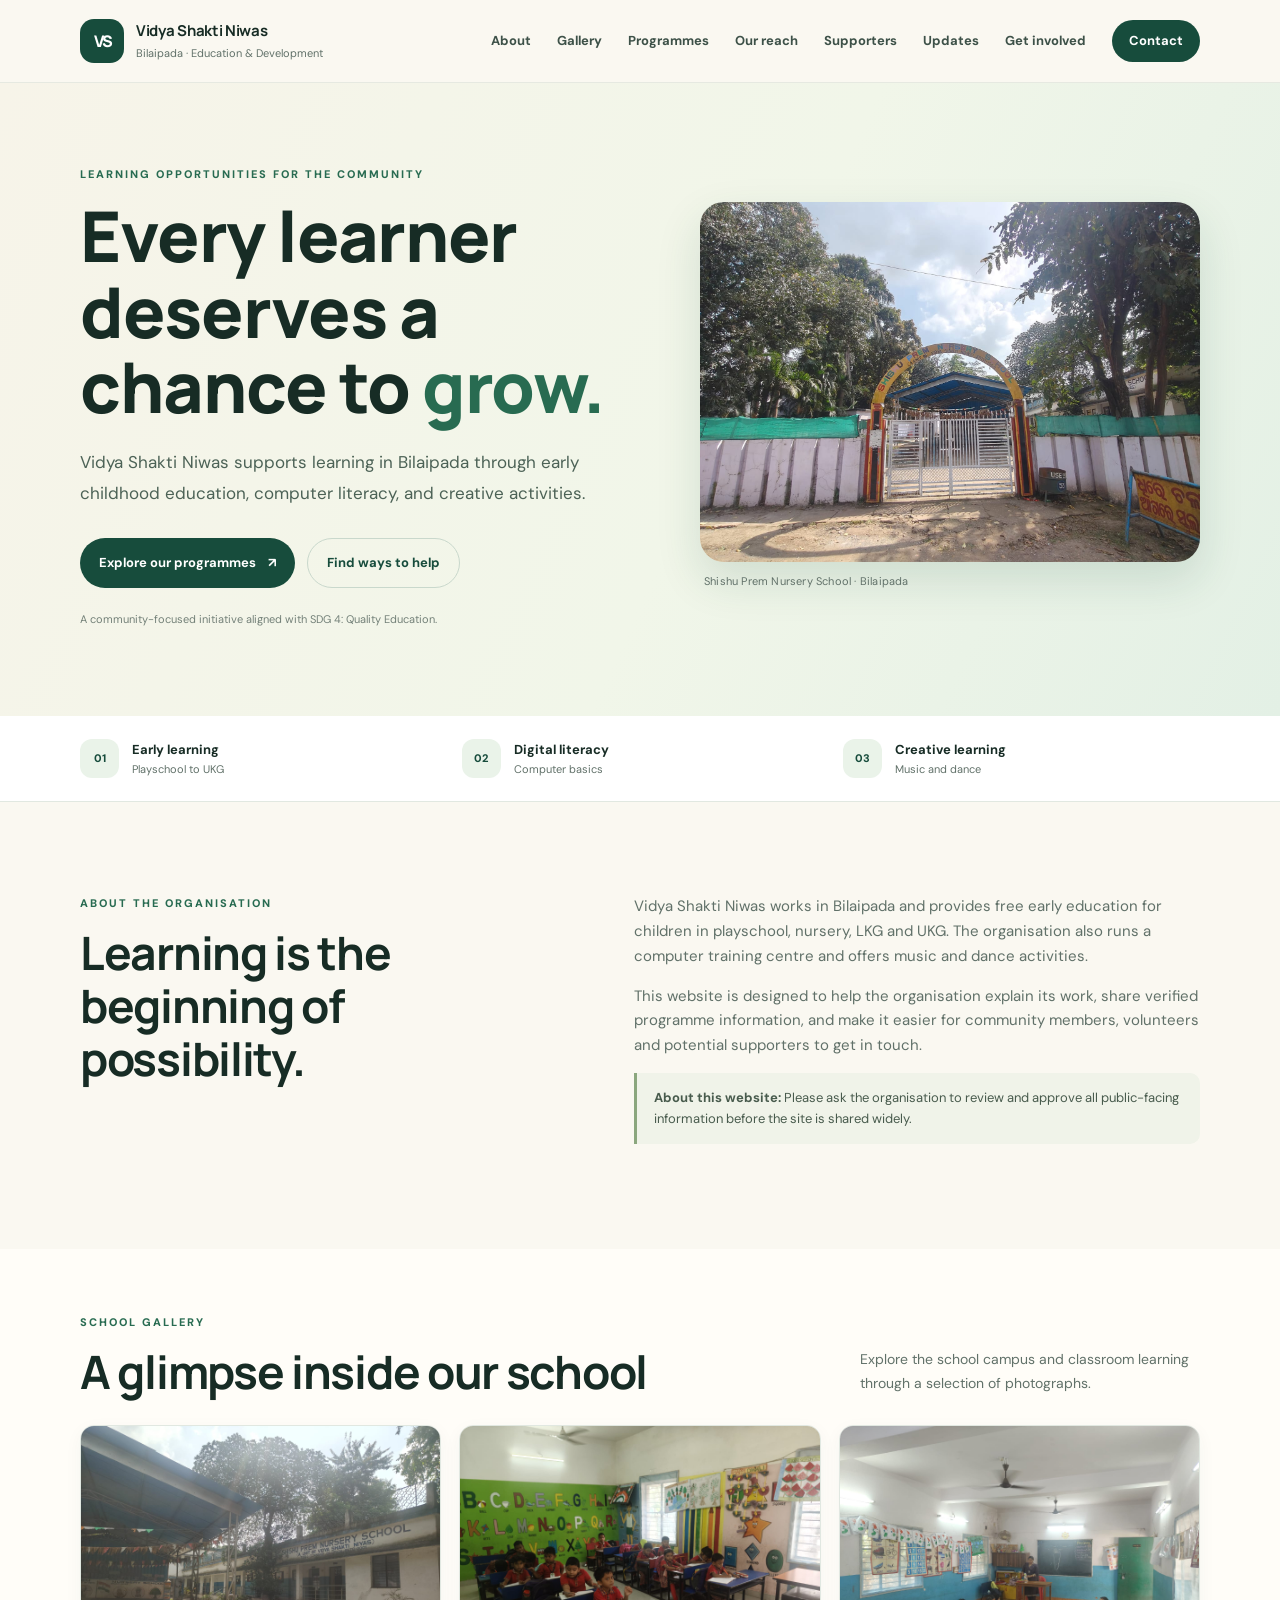
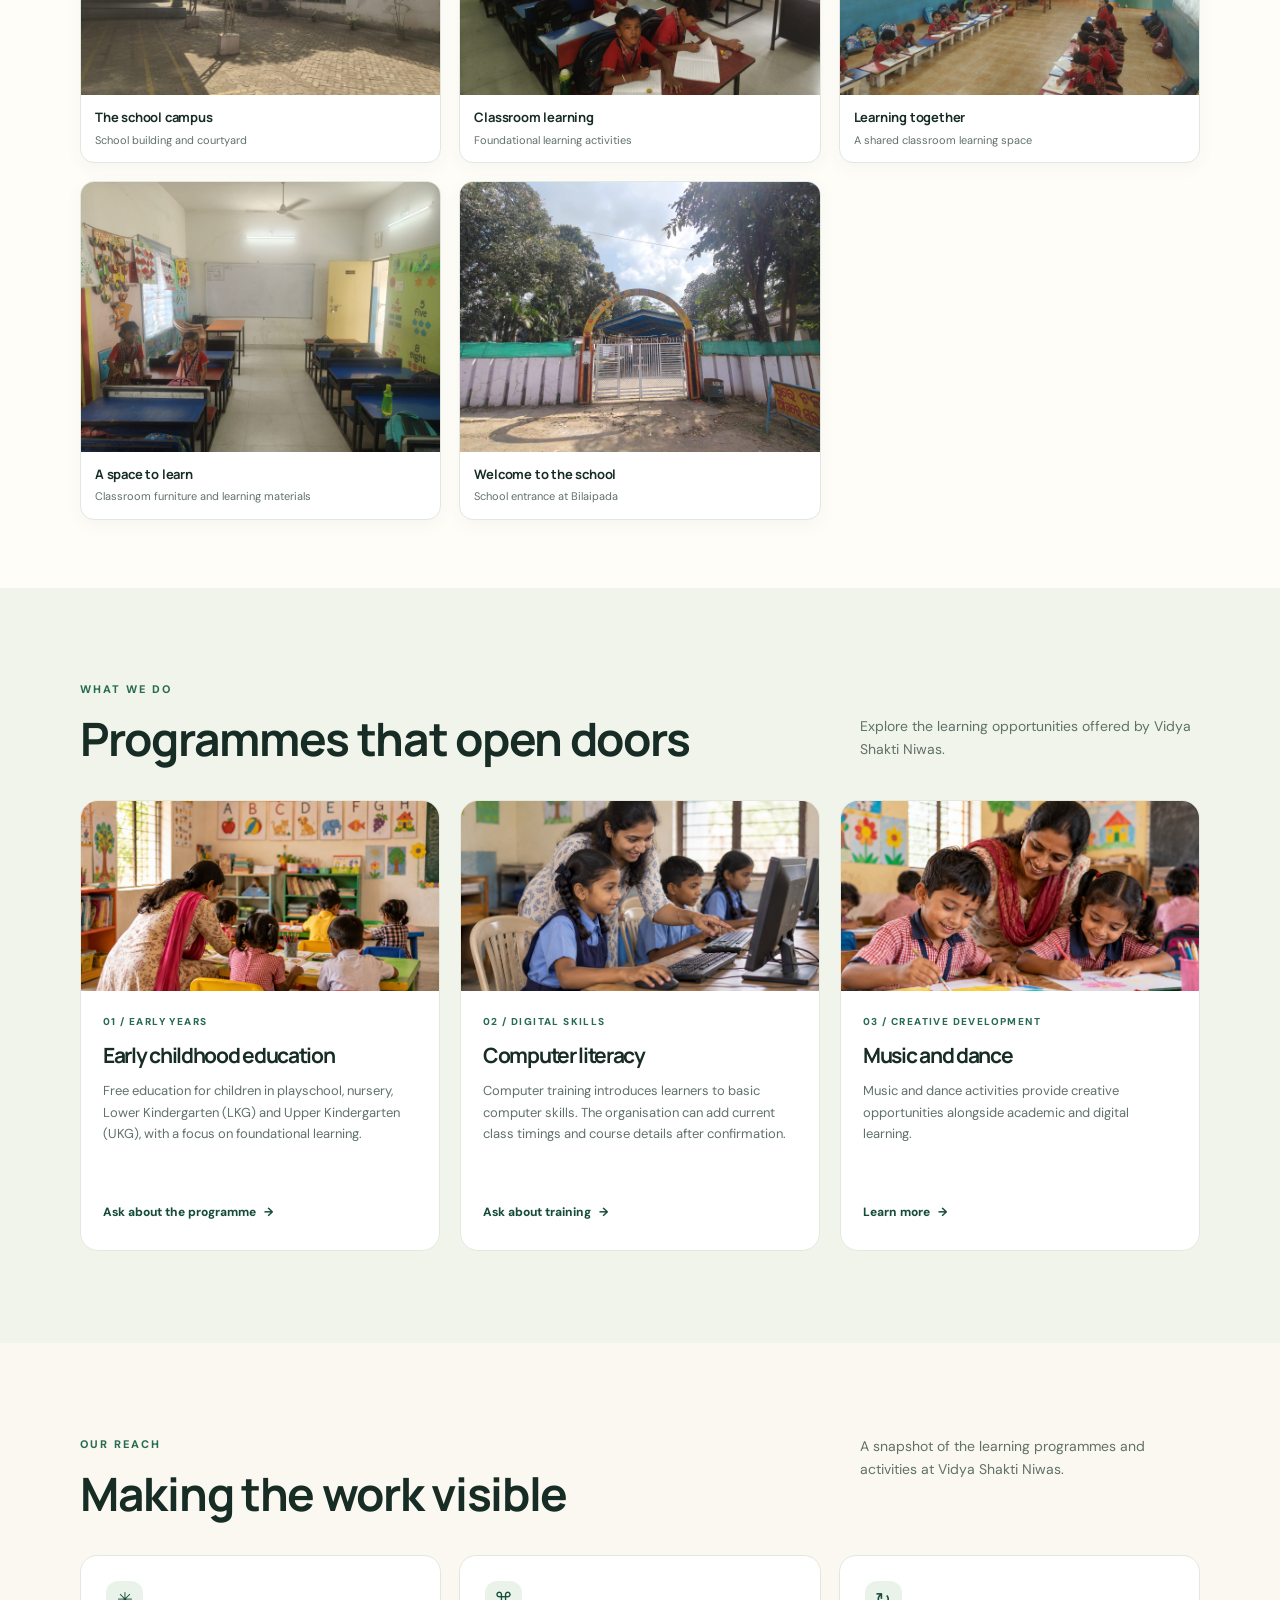
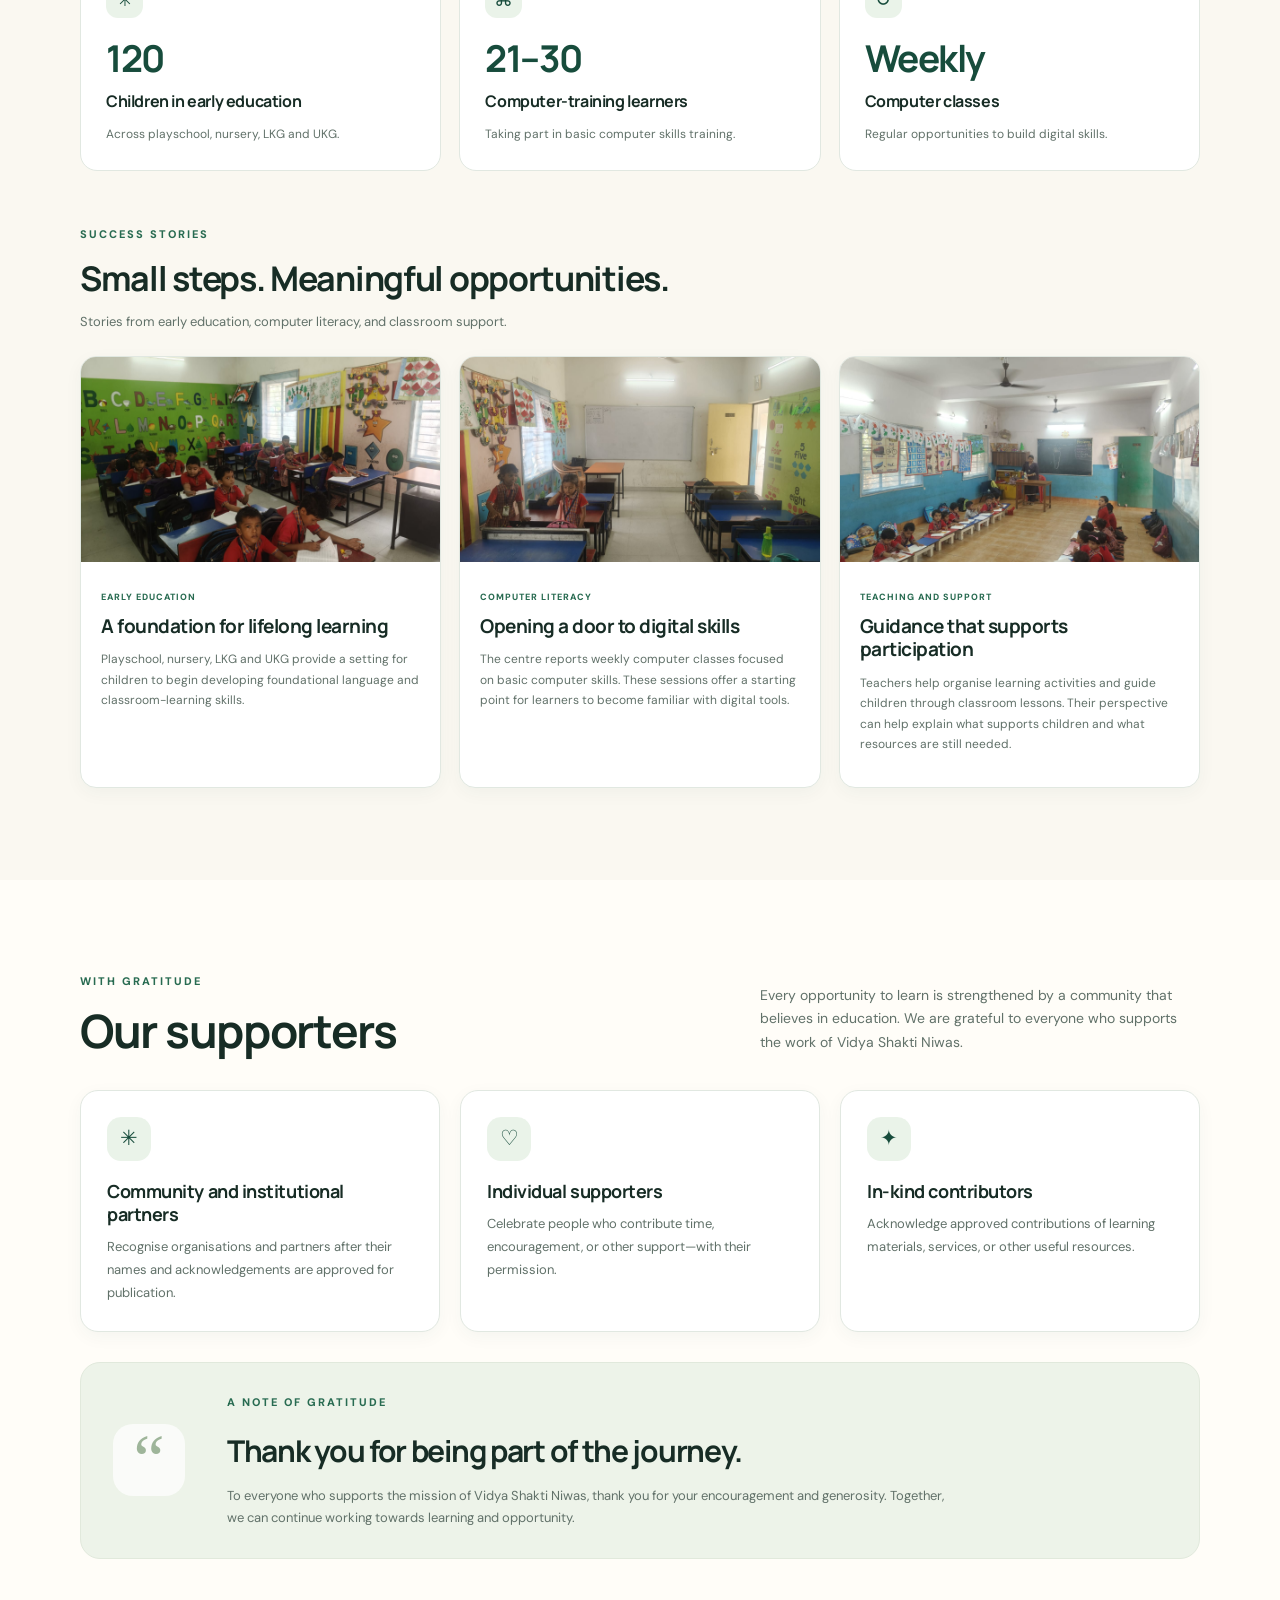
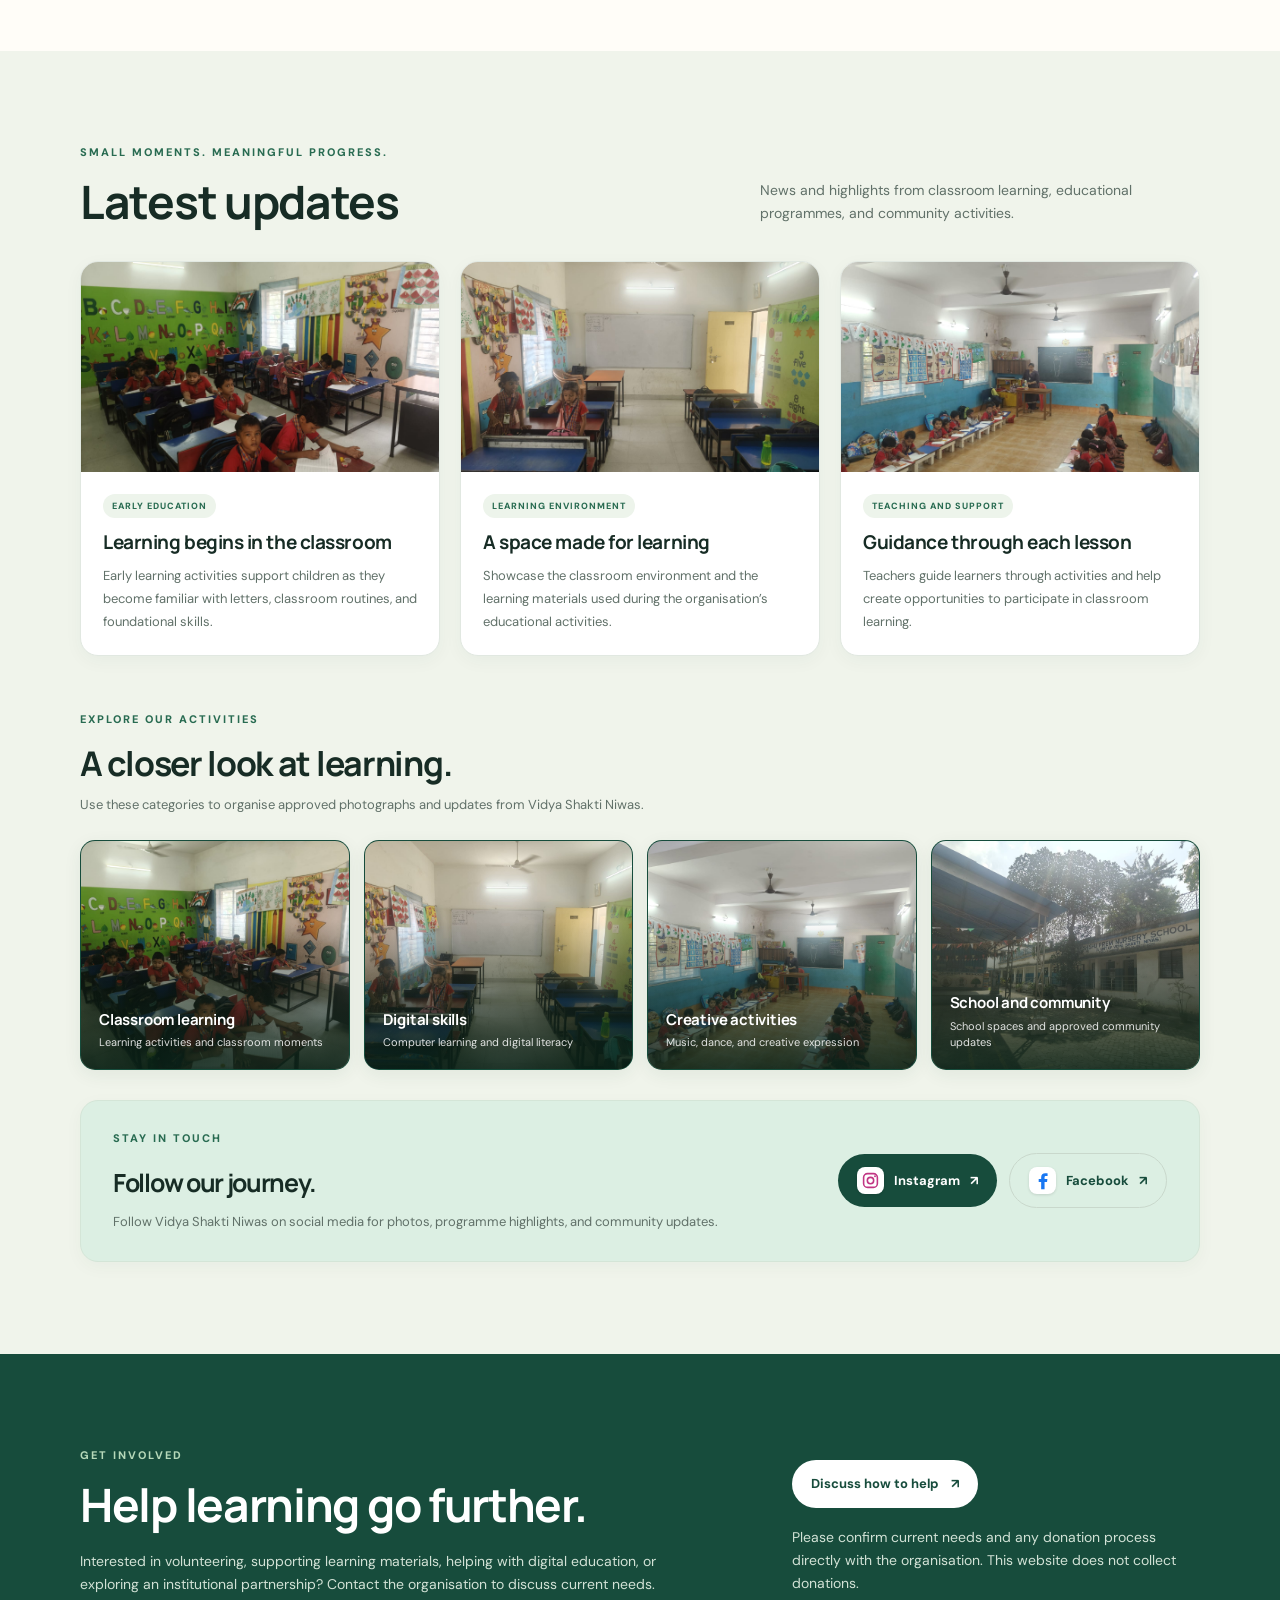
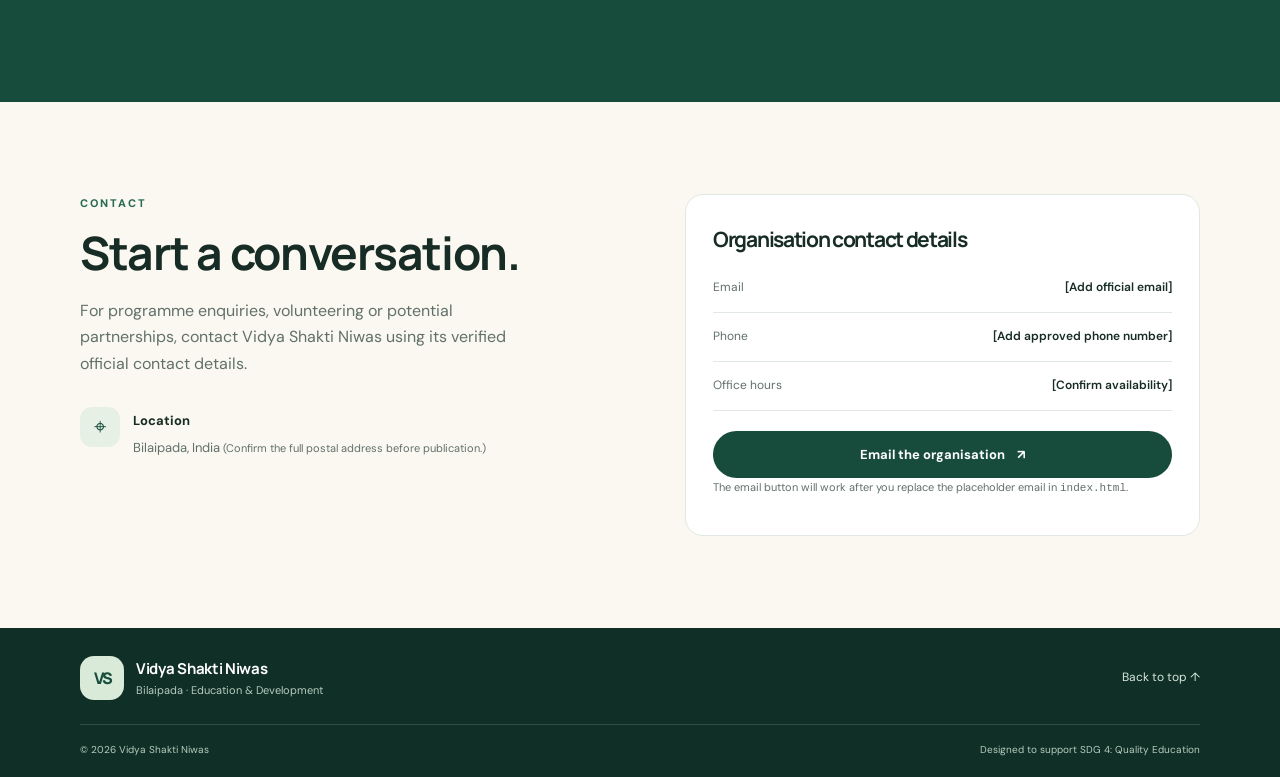
==== commit f8f76767: "Add files via upload" ====
--- a/index.html
+++ b/index.html
@@ -6,7 +6,7 @@
   <meta name="description" content="Learn about Vidya Shakti Niwas in Bilaipada and its early education, computer literacy, music and dance programmes.">
   <meta name="theme-color" content="#174c3c">
   <title>Vidya Shakti Niwas | Learning and Opportunity</title>
-  <link rel="stylesheet" href="style.css">
+  <link rel="stylesheet" href="style.css?v=20261023-cards">
 </head>
 <body>
   <a class="skip-link" href="#main">Skip to content</a>
@@ -22,6 +22,8 @@
         <a href="#school-gallery">Gallery</a>
         <a href="#programmes">Programmes</a>
         <a href="#impact">Our reach</a>
+        <a href="#supporters">Supporters</a>
+        <a href="#updates">Updates</a>
         <a href="#get-involved">Get involved</a>
         <a class="nav-cta" href="#contact">Contact</a>
       </nav>
@@ -40,6 +42,7 @@
             <a class="button button-primary" href="#programmes">Explore our programmes <span aria-hidden="true">↗</span></a>
             <a class="button button-quiet" href="#get-involved">Find ways to help</a>
           </div>
+          <p class="micro-note">A community-focused initiative aligned with SDG 4: Quality Education.</p>
         </div>
         <div class="hero-photo-wrap">
           <img class="hero-photo" src="assets/school-gate.jpeg" alt="Entrance gate of Shishu Prem Nursery School, a unit of Vidya Shakti Niwas" fetchpriority="high">
@@ -50,9 +53,9 @@
 
     <section class="trust-strip" aria-label="Organisation focus">
       <div class="container trust-grid">
-        <div class="trust-item"><img class="trust-photo" src="assets/ai-early-learning.jpg" alt="Illustrative image of a teacher helping young children learn" loading="lazy"><span><strong>Early learning</strong><small>Playschool to UKG</small></span></div>
-        <div class="trust-item"><img class="trust-photo" src="assets/ai-digital-literacy.jpg" alt="Illustrative image of children learning basic computer skills" loading="lazy"><span><strong>Digital literacy</strong><small>Computer basics</small></span></div>
-        <div class="trust-item"><img class="trust-photo" src="assets/ai-creative-learning.jpg" alt="Illustrative image of children doing creative classroom activities" loading="lazy"><span><strong>Creative learning</strong><small>Music and dance</small></span></div>
+        <div><span class="strip-icon">01</span><span><strong>Early learning</strong><small>Playschool to UKG</small></span></div>
+        <div><span class="strip-icon">02</span><span><strong>Digital literacy</strong><small>Computer basics</small></span></div>
+        <div><span class="strip-icon">03</span><span><strong>Creative learning</strong><small>Music and dance</small></span></div>
       </div>
     </section>
 
@@ -63,7 +66,9 @@
           <h2>Learning is the beginning of possibility.</h2>
         </div>
         <div class="section-copy">
-          <p class="about-tagline">Every child deserves the chance to learn, discover their strengths, and shape a brighter future.</p>
+          <p>Vidya Shakti Niwas works in Bilaipada and provides free early education for children in playschool, nursery, LKG and UKG. The organisation also runs a computer training centre and offers music and dance activities.</p>
+          <p>This website is designed to help the organisation explain its work, share verified programme information, and make it easier for community members, volunteers and potential supporters to get in touch.</p>
+          <p class="notice"><strong>About this website:</strong> Please ask the organisation to review and approve all public-facing information before the site is shared widely.</p>
         </div>
       </div>
     </section>
@@ -76,20 +81,24 @@
         </div>
         <div class="photo-grid">
           <figure class="photo-card photo-card-wide">
-            <img src="assets/school-building.jpeg" alt="Exterior courtyard and building of Shishu Prem Nursery School" loading="lazy">
+            <img src="assets/school-building.jpeg" alt="School building and courtyard at Shishu Prem Nursery School" loading="lazy">
             <figcaption><strong>The school campus</strong><span>School building and courtyard</span></figcaption>
           </figure>
           <figure class="photo-card">
-            <img src="assets/classroom-alphabet-learning.jpeg" alt="Children working at desks in a classroom with alphabet learning displays" loading="lazy">
-            <figcaption><strong>Classroom learning</strong><span>Children engaged in classroom activities</span></figcaption>
+            <img src="assets/classroom-alphabet-learning.jpeg" alt="Children learning in a classroom with alphabet displays" loading="lazy">
+            <figcaption><strong>Classroom learning</strong><span>Foundational learning activities</span></figcaption>
+          </figure>
+          <figure class="photo-card">
+            <img src="assets/classroom-wide-view.jpeg" alt="Wide view of a classroom and learning environment" loading="lazy">
+            <figcaption><strong>Learning together</strong><span>A shared classroom learning space</span></figcaption>
+          </figure>
+          <figure class="photo-card">
+            <img src="assets/classroom-empty-view.jpeg" alt="Classroom desks and educational displays" loading="lazy">
+            <figcaption><strong>A space to learn</strong><span>Classroom furniture and learning materials</span></figcaption>
           </figure>
           <figure class="photo-card photo-card-wide">
-            <img src="assets/classroom-wide-view.jpeg" alt="Wide view of a classroom with young learners and educational displays" loading="lazy">
-            <figcaption><strong>Learning together</strong><span>Children take part in classroom activities</span></figcaption>
-          </figure>
-          <figure class="photo-card">
-            <img src="assets/classroom-empty-view.jpeg" alt="Classroom desks, whiteboard and learning displays" loading="lazy">
-            <figcaption><strong>A space to learn</strong><span>Classroom furniture and teaching materials</span></figcaption>
+            <img src="assets/school-gate.jpeg" alt="Entrance gate of Shishu Prem Nursery School" loading="lazy">
+            <figcaption><strong>Welcome to the school</strong><span>School entrance at Bilaipada</span></figcaption>
           </figure>
         </div>
       </div>
@@ -103,15 +112,15 @@
         </div>
         <div class="programme-grid">
           <article class="programme-card">
-            <div class="card-art"><img src="assets/ai-early-learning.jpg" alt="AI-generated illustrative scene of young learners taking part in classroom activities" loading="lazy"></div>
+            <div class="card-art"><img src="assets/ai-early-learning.jpg" alt="Illustration for the early childhood education programme" loading="lazy"></div>
             <div class="card-body"><p class="card-kicker">01 / Early years</p><h3>Early childhood education</h3><p>Free education for children in playschool, nursery, Lower Kindergarten (LKG) and Upper Kindergarten (UKG), with a focus on foundational learning.</p><a href="#contact" class="text-link">Ask about the programme <span aria-hidden="true">→</span></a></div>
           </article>
           <article class="programme-card">
-            <div class="card-art"><img src="assets/ai-digital-literacy.jpg" alt="AI-generated illustrative scene of children learning basic computer skills" loading="lazy"></div>
+            <div class="card-art"><img src="assets/ai-digital-literacy.jpg" alt="Illustration for the computer literacy programme" loading="lazy"></div>
             <div class="card-body"><p class="card-kicker">02 / Digital skills</p><h3>Computer literacy</h3><p>Computer training introduces learners to basic computer skills. The organisation can add current class timings and course details after confirmation.</p><a href="#contact" class="text-link">Ask about training <span aria-hidden="true">→</span></a></div>
           </article>
           <article class="programme-card">
-            <div class="card-art"><img src="assets/ai-creative-learning.jpg" alt="AI-generated illustrative scene of children participating in creative classroom activities" loading="lazy"></div>
+            <div class="card-art"><img src="assets/ai-creative-learning.jpg" alt="Illustration for creative learning activities" loading="lazy"></div>
             <div class="card-body"><p class="card-kicker">03 / Creative development</p><h3>Music and dance</h3><p>Music and dance activities provide creative opportunities alongside academic and digital learning.</p><a href="#contact" class="text-link">Learn more <span aria-hidden="true">→</span></a></div>
           </article>
         </div>
@@ -122,31 +131,161 @@
       <div class="container">
         <div class="section-heading impact-heading">
           <div><p class="eyebrow">Our reach</p><h2>Making the work visible</h2></div>
-          
+          <p>A snapshot of the learning programmes and activities at Vidya Shakti Niwas.</p>
         </div>
         <div class="impact-grid">
-          <article class="impact-card"><span class="impact-symbol">✳</span><strong>120</strong><h3>Children in early education</h3><p>Enrolment across playschool, nursery, LKG and UKG.</p></article>
-          <article class="impact-card"><span class="impact-symbol">⌘</span><strong>21–30</strong><h3>Computer-training learners</h3><p>Learners participating in basic computer training.</p></article>
-          <article class="impact-card"><span class="impact-symbol">↻</span><strong>Weekly</strong><h3>Computer classes</h3><p>Computer classes are held weekly.</p></article>
+          <article class="impact-card"><span class="impact-symbol">✳</span><strong>120</strong><h3>Children in early education</h3><p>Across playschool, nursery, LKG and UKG.</p></article>
+          <article class="impact-card"><span class="impact-symbol">⌘</span><strong>21–30</strong><h3>Computer-training learners</h3><p>Taking part in basic computer skills training.</p></article>
+          <article class="impact-card"><span class="impact-symbol">↻</span><strong>Weekly</strong><h3>Computer classes</h3><p>Regular opportunities to build digital skills.</p></article>
         </div>
         <div class="stories-heading">
           <p class="eyebrow">Success stories</p>
           <h3>Small steps. Meaningful opportunities.</h3>
-          
+          <p>Stories from early education, computer literacy, and classroom support.</p>
         </div>
         <div class="success-story-grid">
           <article class="success-story-card">
-            <img src="assets/classroom-alphabet-learning.jpeg" alt="Children participating in an early learning classroom activity" loading="lazy">
+            <img src="assets/classroom-alphabet-learning.jpeg" alt="Children participating in an early learning classroom activity" loading="lazy" width="640" height="427">
             <div class="success-story-body"><span class="story-tag">Early education</span><h4>A foundation for lifelong learning</h4><p>Playschool, nursery, LKG and UKG provide a setting for children to begin developing foundational language and classroom-learning skills.</p></div>
           </article>
           <article class="success-story-card">
-            <img src="assets/classroom-empty-view.jpeg" alt="Learning space with classroom furniture and teaching displays" loading="lazy">
+            <img src="assets/classroom-empty-view.jpeg" alt="Learning space with classroom furniture and teaching displays" loading="lazy" width="640" height="427">
             <div class="success-story-body"><span class="story-tag">Computer literacy</span><h4>Opening a door to digital skills</h4><p>The centre reports weekly computer classes focused on basic computer skills. These sessions offer a starting point for learners to become familiar with digital tools.</p></div>
           </article>
           <article class="success-story-card">
-            <img src="assets/classroom-wide-view.jpeg" alt="Teacher supporting children during a classroom lesson" loading="lazy">
+            <img src="assets/classroom-wide-view.jpeg" alt="Teacher supporting children during a classroom lesson" loading="lazy" width="640" height="427">
             <div class="success-story-body"><span class="story-tag">Teaching and support</span><h4>Guidance that supports participation</h4><p>Teachers help organise learning activities and guide children through classroom lessons. Their perspective can help explain what supports children and what resources are still needed.</p></div>
           </article>
+        </div>
+      </div>
+    </section>
+
+
+
+    <!-- Added section 1: supporter recognition and gratitude -->
+    <section class="section community-supporters" id="supporters">
+      <div class="container">
+        <div class="community-section-heading">
+          <div>
+            <p class="eyebrow">With gratitude</p>
+            <h2>Our supporters</h2>
+          </div>
+          <p>Every opportunity to learn is strengthened by a community that believes in education. We are grateful to everyone who supports the work of Vidya Shakti Niwas.</p>
+        </div>
+        <div class="supporters-grid">
+          <article class="supporter-item">
+            <span class="supporter-icon" aria-hidden="true">✳</span>
+            <h3>Community and institutional partners</h3>
+            <p>Recognise organisations and partners after their names and acknowledgements are approved for publication.</p>
+          </article>
+          <article class="supporter-item">
+            <span class="supporter-icon" aria-hidden="true">♡</span>
+            <h3>Individual supporters</h3>
+            <p>Celebrate people who contribute time, encouragement, or other support—with their permission.</p>
+          </article>
+          <article class="supporter-item">
+            <span class="supporter-icon" aria-hidden="true">✦</span>
+            <h3>In-kind contributors</h3>
+            <p>Acknowledge approved contributions of learning materials, services, or other useful resources.</p>
+          </article>
+        </div>
+        <div class="gratitude-panel">
+          <div class="gratitude-symbol" aria-hidden="true">“</div>
+          <div>
+            <p class="eyebrow">A note of gratitude</p>
+            <h3>Thank you for being part of the journey.</h3>
+            <p>To everyone who supports the mission of Vidya Shakti Niwas, thank you for your encouragement and generosity. Together, we can continue working towards learning and opportunity.</p>
+          </div>
+        </div>
+      </div>
+    </section>
+
+    <!-- Added section 2: updates and activities, using existing site photographs -->
+    <section class="section section-tint community-updates" id="updates">
+      <div class="container">
+        <div class="community-section-heading">
+          <div>
+            <p class="eyebrow">Small moments. Meaningful progress.</p>
+            <h2>Latest updates</h2>
+          </div>
+          <p>News and highlights from classroom learning, educational programmes, and community activities.</p>
+        </div>
+        <div class="updates-grid">
+          <article class="update-card">
+            <img src="assets/classroom-alphabet-learning.jpeg" alt="Children taking part in an alphabet learning activity" loading="lazy" width="640" height="427">
+            <div class="update-card-body">
+              <span class="update-kicker">Early education</span>
+              <h3>Learning begins in the classroom</h3>
+              <p>Early learning activities support children as they become familiar with letters, classroom routines, and foundational skills.</p>
+            </div>
+          </article>
+          <article class="update-card">
+            <img src="assets/classroom-empty-view.jpeg" alt="Classroom space with desks and educational displays" loading="lazy" width="640" height="427">
+            <div class="update-card-body">
+              <span class="update-kicker">Learning environment</span>
+              <h3>A space made for learning</h3>
+              <p>Showcase the classroom environment and the learning materials used during the organisation’s educational activities.</p>
+            </div>
+          </article>
+          <article class="update-card">
+            <img src="assets/classroom-wide-view.jpeg" alt="Teacher guiding young learners during a lesson" loading="lazy" width="640" height="427">
+            <div class="update-card-body">
+              <span class="update-kicker">Teaching and support</span>
+              <h3>Guidance through each lesson</h3>
+              <p>Teachers guide learners through activities and help create opportunities to participate in classroom learning.</p>
+            </div>
+          </article>
+        </div>
+
+        <div class="activities-heading" id="activities">
+          <p class="eyebrow">Explore our activities</p>
+          <h3>A closer look at learning.</h3>
+          <p>Use these categories to organise approved photographs and updates from Vidya Shakti Niwas.</p>
+        </div>
+        <div class="activities-grid">
+          <article class="activity-tile">
+            <img src="assets/classroom-alphabet-learning.jpeg" alt="Young learners seated at classroom desks" loading="lazy">
+            <div><h4>Classroom learning</h4><p>Learning activities and classroom moments</p></div>
+          </article>
+          <article class="activity-tile">
+            <img src="assets/classroom-empty-view.jpeg" alt="Classroom furniture and learning displays" loading="lazy">
+            <div><h4>Digital skills</h4><p>Computer learning and digital literacy</p></div>
+          </article>
+          <article class="activity-tile">
+            <img src="assets/classroom-wide-view.jpeg" alt="Wide view of the school classroom" loading="lazy">
+            <div><h4>Creative activities</h4><p>Music, dance, and creative expression</p></div>
+          </article>
+          <article class="activity-tile">
+            <img src="assets/school-building.jpeg" alt="School building and courtyard" loading="lazy">
+            <div><h4>School and community</h4><p>School spaces and approved community updates</p></div>
+          </article>
+        </div>
+        <div class="updates-connect-panel">
+          <div>
+            <p class="eyebrow">Stay in touch</p>
+            <h3>Follow our journey.</h3>
+            <p>Follow Vidya Shakti Niwas on social media for photos, programme highlights, and community updates.</p>
+          </div>
+          <div class="social-links" aria-label="Vidya Shakti Niwas social media profiles">
+            <a class="button button-primary social-button instagram-button" href="https://www.instagram.com/vidyashaktiniyas/" target="_blank" rel="noopener noreferrer" aria-label="Follow Vidya Shakti Niwas on Instagram">
+              <span class="social-brand-icon instagram-icon" aria-hidden="true">
+                <svg viewBox="0 0 24 24" focusable="false">
+                  <rect x="3.3" y="3.3" width="17.4" height="17.4" rx="5" fill="none" stroke="currentColor" stroke-width="2"/>
+                  <circle cx="12" cy="12" r="4" fill="none" stroke="currentColor" stroke-width="2"/>
+                  <circle cx="17.7" cy="6.6" r="1.2" fill="currentColor"/>
+                </svg>
+              </span>
+              Instagram <span aria-hidden="true">↗</span>
+            </a>
+            <a class="button button-quiet social-button facebook-button" href="https://www.facebook.com/p/Vidya-shakti-niyas-100068247683896/" target="_blank" rel="noopener noreferrer" aria-label="Follow Vidya Shakti Niwas on Facebook">
+              <span class="social-brand-icon facebook-icon" aria-hidden="true">
+                <svg viewBox="0 0 24 24" focusable="false">
+                  <path d="M13.7 21v-8h2.7l.4-3.1h-3.1V8c0-.9.3-1.5 1.6-1.5H17V3.7c-.3 0-1.4-.1-2.6-.1-2.6 0-4.4 1.6-4.4 4.5v1.8H7.3V13H10v8h3.7z" fill="currentColor"/>
+                </svg>
+              </span>
+              Facebook <span aria-hidden="true">↗</span>
+            </a>
+          </div>
         </div>
       </div>
     </section>
@@ -156,22 +295,21 @@
         <div><p class="eyebrow eyebrow-light">Get involved</p><h2>Help learning go further.</h2><p>Interested in volunteering, supporting learning materials, helping with digital education, or exploring an institutional partnership? Contact the organisation to discuss current needs.</p></div>
         <div class="involved-actions">
           <a class="button button-light" href="#contact">Discuss how to help <span aria-hidden="true">↗</span></a>
+          <p>Please confirm current needs and any donation process directly with the organisation. This website does not collect donations.</p>
         </div>
       </div>
     </section>
 
     <section class="section contact-section" id="contact">
       <div class="container contact-grid">
-        <div><p class="eyebrow">Contact</p><h2>Start a conversation.</h2><p>For programme enquiries, volunteering or potential partnerships, contact Vidya Shakti Niwas using its verified official contact details.</p><div class="contact-location"><span aria-hidden="true">⌖</span><div><strong>Location</strong><p>Bilaipada, India</p></div></div></div>
+        <div><p class="eyebrow">Contact</p><h2>Start a conversation.</h2><p>For programme enquiries, volunteering or potential partnerships, contact Vidya Shakti Niwas using its verified official contact details.</p><div class="contact-location"><span aria-hidden="true">⌖</span><div><strong>Location</strong><p>Bilaipada, India <span class="small-note">(Confirm the full postal address before publication.)</span></p></div></div></div>
         <div class="contact-box">
           <h3>Organisation contact details</h3>
-          <p class="contact-intro">Have a question or want to get involved? Reach out to the organisation using the contact options below.</p>
-          <div class="contact-line"><span><span aria-hidden="true">✉</span> Email</span><strong>Official email to be added</strong></div>
-          <div class="contact-line"><span><span aria-hidden="true">☎</span> Phone</span><strong>Official phone number to be added</strong></div>
-          <div class="contact-actions" aria-label="Contact options">
-            <button class="button button-primary button-full" type="button" disabled aria-disabled="true">Email us</button>
-            <button class="button button-quiet button-full" type="button" disabled aria-disabled="true">Call us</button>
-          </div>
+          <div class="contact-line"><span>Email</span><strong>[Add official email]</strong></div>
+          <div class="contact-line"><span>Phone</span><strong>[Add approved phone number]</strong></div>
+          <div class="contact-line"><span>Office hours</span><strong>[Confirm availability]</strong></div>
+          <a class="button button-primary button-full" href="mailto:REPLACE_WITH_OFFICIAL_EMAIL?subject=Enquiry%20for%20Vidya%20Shakti%20Niwas" id="emailButton">Email the organisation <span aria-hidden="true">↗</span></a>
+          <p class="small-note">The email button will work after you replace the placeholder email in <code>index.html</code>.</p>
         </div>
       </div>
     </section>
--- a/style.css
+++ b/style.css
@@ -50,11 +50,8 @@
 .label-bottom{bottom:32px;left:50%;transform:translateX(-50%);white-space:nowrap;color:#52685b}
 .trust-strip{background:#fff;border-bottom:1px solid var(--line)}
 .trust-grid{display:grid;grid-template-columns:repeat(3,1fr);padding:23px 0;gap:25px}
-.trust-grid>div{display:flex;align-items:center;gap:13px;min-width:0}
+.trust-grid>div{display:flex;align-items:center;gap:13px}
 .strip-icon{display:grid;place-items:center;width:39px;height:39px;border-radius:12px;background:#eaf3e9;color:var(--green);font-size:11px;font-weight:800}
-.trust-photo{display:block;width:88px;height:66px;object-fit:cover;border-radius:12px;flex:0 0 auto;box-shadow:0 4px 12px rgba(23,76,60,.08)}
-.about-tagline{font-family:Manrope,sans-serif;color:var(--green);font-size:clamp(22px,2.5vw,29px);font-weight:700;line-height:1.45;letter-spacing:-.6px;max-width:590px;margin:8px 0 0}
-.illustration-note{margin:16px 0 0;color:var(--muted);font-size:11px;line-height:1.6}
 .trust-grid strong,.trust-grid small{display:block}
 .trust-grid strong{font-size:13px}.trust-grid small{font-size:11px;color:var(--muted)}
 .section{padding:92px 0}
@@ -116,11 +113,6 @@
 .small-note{font-size:11px;color:var(--muted)}
 .contact-box{padding:27px;background:white;border:1px solid var(--line);border-radius:18px}
 .contact-box h3{font-size:21px;margin-bottom:8px}
-.contact-intro{color:var(--muted);font-size:13px;line-height:1.7;margin:0 0 10px}
-.contact-actions{display:grid;grid-template-columns:1fr 1fr;gap:10px;margin-top:18px}
-.contact-actions .button-full{margin-top:0}
-.contact-actions button:disabled{opacity:.52;cursor:not-allowed;box-shadow:none}
-.contact-pending{font-size:11px;line-height:1.6;color:var(--muted);margin:12px 0 0}
 .contact-line{display:flex;justify-content:space-between;gap:15px;padding:14px 0;border-bottom:1px solid var(--line);font-size:12px}
 .contact-line span{color:var(--muted)}.contact-line strong{text-align:right;font-weight:600}
 .button-full{width:100%;margin-top:20px}
@@ -132,7 +124,7 @@
 .footer-bottom{border-top:1px solid #ffffff24;margin-top:24px;padding-top:17px;color:#b8ccc0;font-size:10px}
 .skip-link{position:absolute;left:-9999px;top:8px;background:white;padding:10px;z-index:99}.skip-link:focus{left:8px}
 @media(max-width:850px){.nav-links{gap:14px}.nav-links a{font-size:12px}.hero-grid{gap:30px}.hero-art{height:310px}.split,.get-involved,.contact-grid{gap:45px}.card-body{padding:19px}.card-body>p:not(.card-kicker){min-height:145px}}
-@media(max-width:680px){.container{width:min(100% - 32px,520px)}.nav-wrap{min-height:72px;flex-wrap:wrap;padding:12px 0}.menu-toggle{display:block}.nav-links{display:none;flex-basis:100%;align-items:stretch;flex-direction:column;gap:0;padding:8px 0 12px}.nav-links.open{display:flex}.nav-links a{padding:12px 8px}.nav-links .nav-cta{margin-top:5px;text-align:center}.hero{padding:55px 0 60px}.hero-grid{grid-template-columns:1fr;gap:36px}.hero-art{height:270px;max-width:420px;width:100%;margin:auto}.hero h1{font-size:46px}.hero-intro{font-size:15px}.trust-grid{grid-template-columns:1fr;gap:16px;padding:20px 0}.trust-grid>div{gap:12px}.trust-photo{width:78px;height:60px}.about-tagline{font-size:22px}.section{padding:64px 0}.split,.get-involved,.contact-grid{grid-template-columns:1fr;gap:22px}.section-heading{display:block}.section-heading>p{margin-top:18px}.programme-grid,.impact-grid{grid-template-columns:1fr}.card-art{height:155px}.card-body>p:not(.card-kicker){min-height:0}.impact-heading{margin-bottom:25px}.story-panel{grid-template-columns:1fr;padding:25px;gap:4px;margin-top:35px}.story-icon{font-size:65px}.story-panel h3{font-size:23px}.get-involved{gap:18px}.contact-box{padding:22px}.footer-top,.footer-bottom{align-items:flex-start;flex-direction:column}.footer-bottom{gap:7px}.brand strong{font-size:14px}}
+@media(max-width:680px){.container{width:min(100% - 32px,520px)}.nav-wrap{min-height:72px;flex-wrap:wrap;padding:12px 0}.menu-toggle{display:block}.nav-links{display:none;flex-basis:100%;align-items:stretch;flex-direction:column;gap:0;padding:8px 0 12px}.nav-links.open{display:flex}.nav-links a{padding:12px 8px}.nav-links .nav-cta{margin-top:5px;text-align:center}.hero{padding:55px 0 60px}.hero-grid{grid-template-columns:1fr;gap:36px}.hero-art{height:270px;max-width:420px;width:100%;margin:auto}.hero h1{font-size:46px}.hero-intro{font-size:15px}.trust-grid{grid-template-columns:1fr;gap:16px;padding:20px 0}.trust-grid>div{gap:12px}.section{padding:64px 0}.split,.get-involved,.contact-grid{grid-template-columns:1fr;gap:22px}.section-heading{display:block}.section-heading>p{margin-top:18px}.programme-grid,.impact-grid{grid-template-columns:1fr}.card-art{height:155px}.card-body>p:not(.card-kicker){min-height:0}.impact-heading{margin-bottom:25px}.story-panel{grid-template-columns:1fr;padding:25px;gap:4px;margin-top:35px}.story-icon{font-size:65px}.story-panel h3{font-size:23px}.get-involved{gap:18px}.contact-box{padding:22px}.footer-top,.footer-bottom{align-items:flex-start;flex-direction:column}.footer-bottom{gap:7px}.brand strong{font-size:14px}}
 
 /* School photography: restrained hero image and compact gallery cards */
 .hero-photo-wrap{width:100%;max-width:500px;justify-self:end;margin:0}
@@ -176,3 +168,232 @@
 .stories-consent-note{margin-top:20px;padding:16px 18px;border:1px solid #e7d9bf;background:#fff8eb;border-radius:12px;color:#735b3d;font-size:11px;line-height:1.7}
 @media(max-width:850px){.success-story-grid{grid-template-columns:repeat(2,minmax(0,1fr))}.success-story-card>img{height:185px}}
 @media(max-width:680px){.card-art{height:180px}.success-story-grid{grid-template-columns:1fr}.success-story-card>img{height:220px}.stories-heading{margin-top:38px}}
+
+/* Added sections: supporter acknowledgements and community updates */
+.community-section-heading{display:flex;align-items:end;justify-content:space-between;gap:36px;margin-bottom:30px}
+.community-section-heading>div{max-width:600px}
+.community-section-heading h2{margin-bottom:0}
+.community-section-heading>p{max-width:440px;color:var(--muted);font-size:14px;margin-bottom:4px}
+.community-supporters{background:#fffdf8}
+.supporters-grid{display:grid;grid-template-columns:repeat(3,minmax(0,1fr));gap:18px}
+.supporter-item{min-height:190px;padding:25px;background:#fff;border:1px solid var(--line);border-radius:17px}
+.supporter-icon{display:grid;place-items:center;width:40px;height:40px;border-radius:12px;background:#eaf3e9;color:var(--green);font-size:20px}
+.supporter-item h3{font-size:17px;line-height:1.3;margin:18px 0 10px;letter-spacing:-.35px}
+.supporter-item p{font-size:13px;color:var(--muted);margin:0}
+.supporters-note,.updates-note{margin:18px 0 0;padding:15px 18px;background:#fff6e7;border:1px solid #f0dfc3;border-radius:12px;color:#735b3d;font-size:12px;line-height:1.7}
+.gratitude-panel{margin-top:28px;display:grid;grid-template-columns:90px 1fr;gap:24px;align-items:center;padding:32px;background:#edf3e9;border-radius:20px}
+.gratitude-symbol{font-family:Georgia,serif;font-size:88px;line-height:1;color:#9eb59a;text-align:center}
+.gratitude-panel h3{font-size:clamp(22px,2.5vw,30px);margin-bottom:10px}
+.gratitude-panel p:not(.eyebrow){color:var(--muted);font-size:13px;max-width:720px;margin-bottom:0}
+.updates-grid{display:grid;grid-template-columns:repeat(3,minmax(0,1fr));gap:18px}
+.update-card{min-width:0;overflow:hidden;background:#fff;border:1px solid var(--line);border-radius:16px;box-shadow:0 5px 18px rgba(23,76,60,.045)}
+.update-card>img{display:block;width:100%;height:205px;object-fit:cover;background:#e9efe6}
+.update-card-body{padding:20px}
+.update-kicker{display:inline-block;margin-bottom:10px;color:var(--green-2);font-size:10px;font-weight:800;text-transform:uppercase;letter-spacing:1px}
+.update-card h3{font-size:19px;line-height:1.3;margin:0 0 10px;letter-spacing:-.4px}
+.update-card p{font-size:12px;line-height:1.7;color:var(--muted);margin:0}
+.activities-heading{margin:50px 0 22px;max-width:720px}
+.activities-heading h3{font-size:clamp(25px,3vw,34px);line-height:1.2;margin-bottom:10px}
+.activities-heading>p:last-child{font-size:13px;color:var(--muted);margin-bottom:0}
+.activities-grid{display:grid;grid-template-columns:repeat(4,minmax(0,1fr));gap:14px}
+.activity-tile{position:relative;min-width:0;min-height:230px;overflow:hidden;border-radius:15px;background:var(--green)}
+.activity-tile>img{position:absolute;inset:0;width:100%;height:100%;object-fit:cover;transition:transform .25s ease}
+.activity-tile:hover>img{transform:scale(1.04)}
+.activity-tile:after{content:"";position:absolute;inset:35% 0 0;background:linear-gradient(transparent,rgba(9,34,24,.86))}
+.activity-tile>div{position:absolute;z-index:1;bottom:0;left:0;right:0;padding:18px;color:#fff}
+.activity-tile h4{font-family:Manrope,sans-serif;font-size:15px;line-height:1.3;margin:0 0 5px;letter-spacing:-.2px}
+.activity-tile p{font-size:11px;line-height:1.5;color:rgba(255,255,255,.86);margin:0}
+.updates-connect-panel{margin-top:30px;display:flex;align-items:center;justify-content:space-between;gap:28px;padding:28px 32px;background:#dcefe3;border-radius:18px}
+.updates-connect-panel h3{font-size:25px;margin:8px 0}
+.updates-connect-panel>div>p:last-child{font-size:13px;color:var(--muted);margin:0}
+.social-links{display:flex;align-items:center;gap:12px;flex-wrap:wrap;flex-shrink:0}
+.social-links .button{white-space:nowrap}
+.social-button{gap:10px}
+.social-brand-icon{display:inline-grid;place-items:center;width:27px;height:27px;flex:0 0 27px;border-radius:8px;background:#fff;box-shadow:0 1px 3px rgba(0,0,0,.12)}
+.social-brand-icon svg{display:block;width:19px;height:19px}
+.instagram-icon{color:#c13584;background:linear-gradient(135deg,#fff 0%,#fff 100%)}
+.facebook-icon{color:#1877f2;background:#fff}
+.facebook-icon svg{width:22px;height:22px}
+@media(max-width:680px){.social-links{width:100%}.social-links .button{flex:1}}
+@media(max-width:900px){.nav-links{gap:12px}.nav-links a{font-size:12px}.community-section-heading{gap:24px}.activities-grid{grid-template-columns:repeat(2,minmax(0,1fr))}}
+@media(max-width:680px){.nav-links{gap:0}.community-section-heading{display:block}.community-section-heading>p{margin-top:16px}.supporters-grid,.updates-grid{grid-template-columns:1fr}.supporter-item{min-height:0}.gratitude-panel{grid-template-columns:1fr;padding:24px;gap:5px}.gratitude-symbol{text-align:left;font-size:62px}.update-card>img{height:220px}.activities-heading{margin-top:38px}.activities-grid{grid-template-columns:1fr 1fr;gap:10px}.activity-tile{min-height:200px}.activity-tile>div{padding:13px}.activity-tile h4{font-size:13px}.activity-tile p{font-size:10px}.updates-connect-panel{align-items:flex-start;flex-direction:column;padding:24px}}
+@media(max-width:390px){.activities-grid{grid-template-columns:1fr}.activity-tile{min-height:230px}}
+
+
+
+/* Refined community cards: match the programme, impact, and story-card system */
+.community-supporters .community-section-heading,
+.community-updates .community-section-heading {
+  margin-bottom: 32px;
+}
+.community-supporters .supporters-grid {
+  display: grid;
+  grid-template-columns: repeat(3, minmax(0, 1fr));
+  align-items: stretch;
+  gap: 20px;
+  margin-top: 6px;
+}
+.community-supporters .supporter-item {
+  display: flex;
+  min-width: 0;
+  min-height: 230px;
+  flex-direction: column;
+  align-items: flex-start;
+  padding: 26px;
+  overflow: hidden;
+  background: #fff;
+  border: 1px solid #e1e8e1;
+  border-radius: 18px;
+  box-shadow: 0 5px 18px rgba(23, 76, 60, .045);
+  transition: transform .2s ease, box-shadow .2s ease, border-color .2s ease;
+}
+.community-supporters .supporter-icon {
+  display: grid;
+  place-items: center;
+  width: 44px;
+  height: 44px;
+  flex: 0 0 44px;
+  border-radius: 14px;
+  background: #eaf3e9;
+  color: var(--green);
+  font-size: 21px;
+}
+.community-supporters .supporter-item h3 {
+  margin: 19px 0 10px;
+  font-size: 18px;
+  line-height: 1.3;
+  letter-spacing: -.45px;
+}
+.community-supporters .supporter-item p {
+  margin: 0;
+  color: var(--muted);
+  font-size: 13px;
+  line-height: 1.75;
+}
+.community-supporters .supporters-note,
+.community-updates .updates-note {
+  margin-top: 22px;
+  padding: 15px 18px;
+  background: #fff8eb;
+  border: 1px solid #eadcc5;
+  border-radius: 13px;
+  color: #735b3d;
+  font-size: 12px;
+  line-height: 1.75;
+}
+.community-supporters .gratitude-panel {
+  margin-top: 30px;
+  padding: 30px 32px;
+  background: #edf3e9;
+  border: 1px solid #e1e9dc;
+  border-radius: 20px;
+}
+.community-supporters .gratitude-symbol {
+  width: 72px;
+  height: 72px;
+  display: grid;
+  place-items: center;
+  border-radius: 20px;
+  background: rgba(255,255,255,.72);
+  font-size: 70px;
+}
+.community-updates .updates-grid {
+  display: grid;
+  grid-template-columns: repeat(3, minmax(0, 1fr));
+  align-items: stretch;
+  gap: 20px;
+  margin-top: 6px;
+}
+.community-updates .update-card {
+  display: flex;
+  min-width: 0;
+  height: 100%;
+  flex-direction: column;
+  overflow: hidden;
+  background: #fff;
+  border: 1px solid #e1e8e1;
+  border-radius: 18px;
+  box-shadow: 0 5px 18px rgba(23, 76, 60, .045);
+  transition: transform .2s ease, box-shadow .2s ease, border-color .2s ease;
+}
+.community-updates .update-card > img {
+  display: block;
+  width: 100%;
+  height: 210px;
+  flex: 0 0 210px;
+  object-fit: cover;
+  object-position: center;
+  background: #e9efe6;
+}
+.community-updates .update-card-body {
+  display: flex;
+  flex: 1;
+  flex-direction: column;
+  align-items: flex-start;
+  padding: 22px;
+}
+.community-updates .update-kicker {
+  display: inline-flex;
+  align-items: center;
+  margin-bottom: 12px;
+  padding: 6px 9px;
+  border-radius: 999px;
+  background: #edf4eb;
+  color: var(--green-2);
+  font-size: 9px;
+  line-height: 1.35;
+  font-weight: 800;
+  text-transform: uppercase;
+  letter-spacing: 1px;
+}
+.community-updates .update-card h3 {
+  margin: 0 0 10px;
+  font-size: 19px;
+  line-height: 1.3;
+  letter-spacing: -.45px;
+}
+.community-updates .update-card p {
+  margin: 0;
+  color: var(--muted);
+  font-size: 13px;
+  line-height: 1.75;
+}
+.community-updates .activities-heading {
+  margin-top: 54px;
+  margin-bottom: 24px;
+}
+.community-updates .activity-tile {
+  border: 1px solid rgba(23,76,60,.12);
+  box-shadow: 0 5px 18px rgba(23,76,60,.07);
+}
+.community-updates .updates-connect-panel {
+  margin-top: 30px;
+  border: 1px solid #d4e5d7;
+  box-shadow: 0 5px 18px rgba(23,76,60,.04);
+}
+@media (hover: hover) {
+  .community-supporters .supporter-item:hover,
+  .community-updates .update-card:hover {
+    transform: translateY(-3px);
+    border-color: #cbdacc;
+    box-shadow: 0 14px 30px rgba(23,76,60,.09);
+  }
+}
+@media (max-width: 900px) {
+  .community-supporters .supporters-grid,
+  .community-updates .updates-grid {
+    grid-template-columns: repeat(2, minmax(0, 1fr));
+  }
+  .community-supporters .supporter-item { min-height: 215px; }
+}
+@media (max-width: 680px) {
+  .community-supporters .community-section-heading,
+  .community-updates .community-section-heading { margin-bottom: 24px; }
+  .community-supporters .supporters-grid,
+  .community-updates .updates-grid { grid-template-columns: 1fr; gap: 14px; }
+  .community-supporters .supporter-item { min-height: 0; padding: 22px; }
+  .community-supporters .gratitude-panel { padding: 23px; }
+  .community-supporters .gratitude-symbol { width: 58px; height: 58px; font-size: 56px; }
+  .community-updates .update-card > img { height: 220px; flex-basis: 220px; }
+  .community-updates .update-card-body { padding: 20px; }
+}
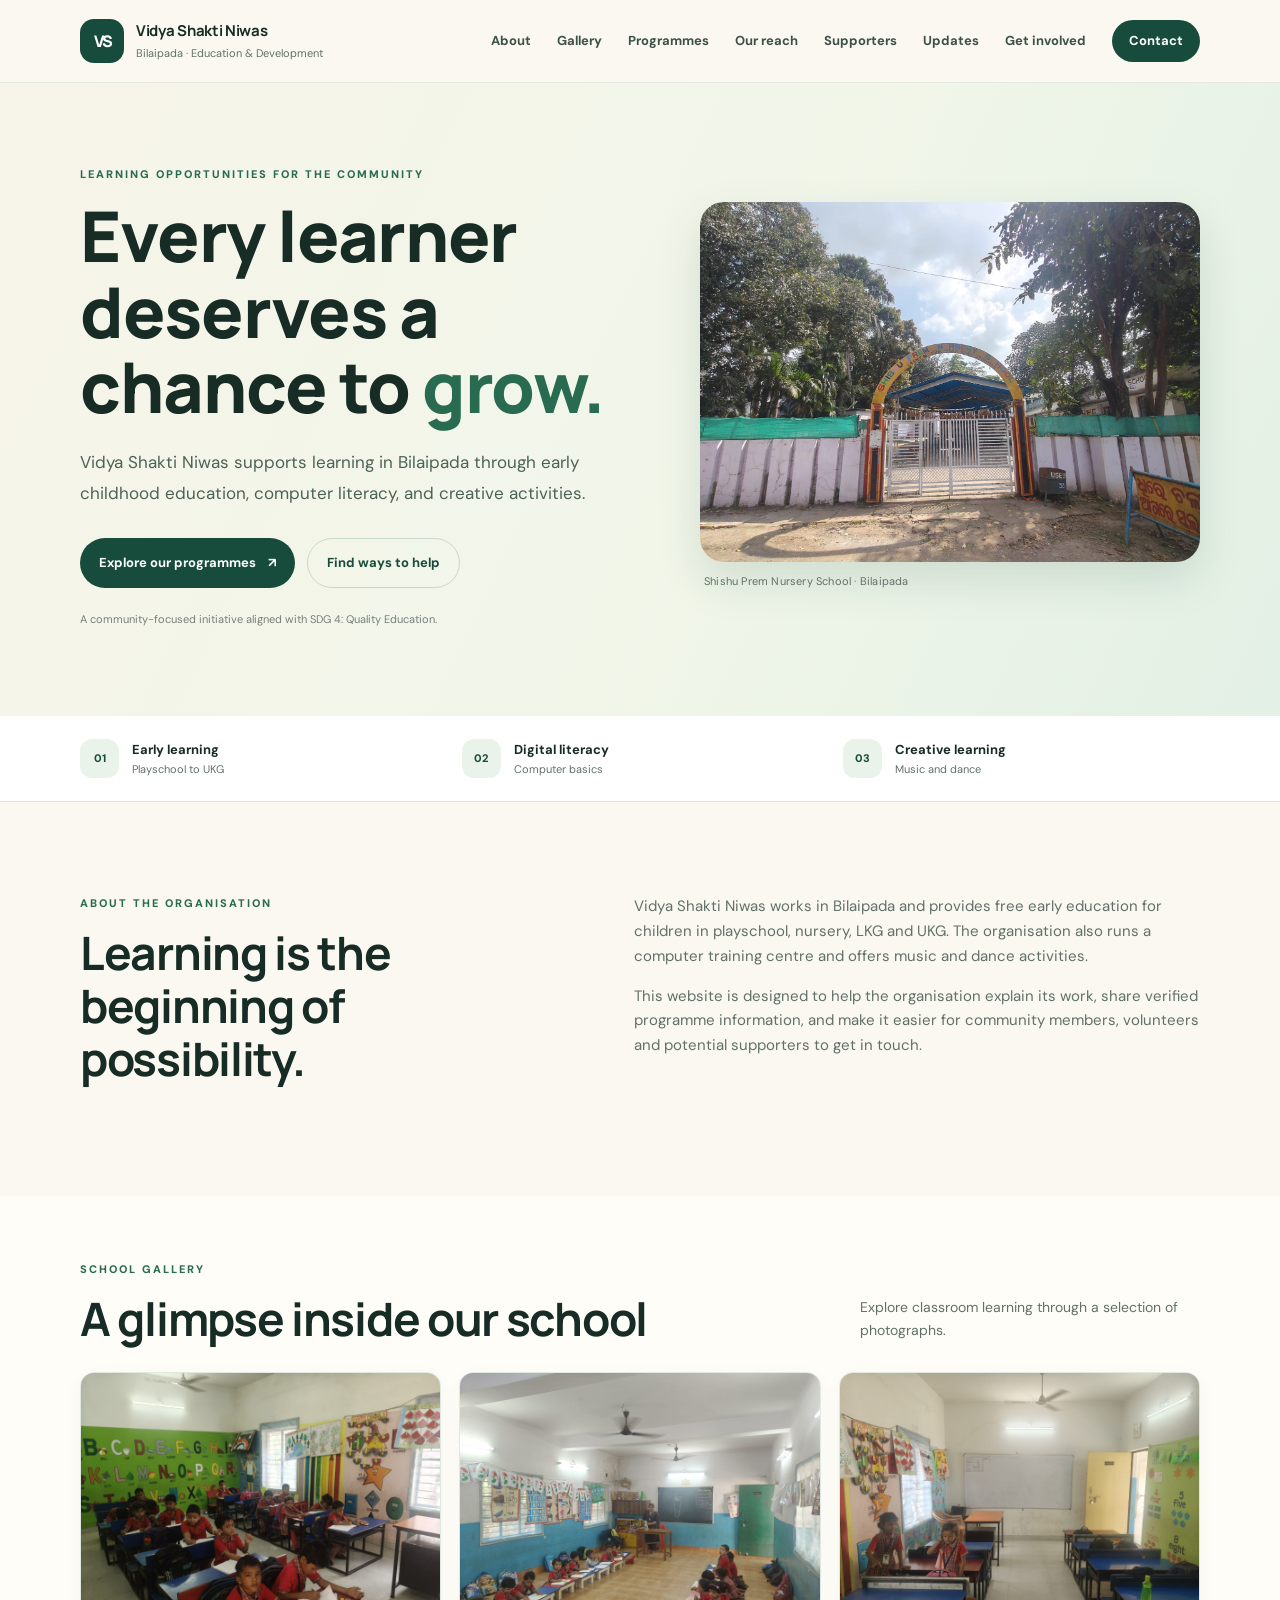
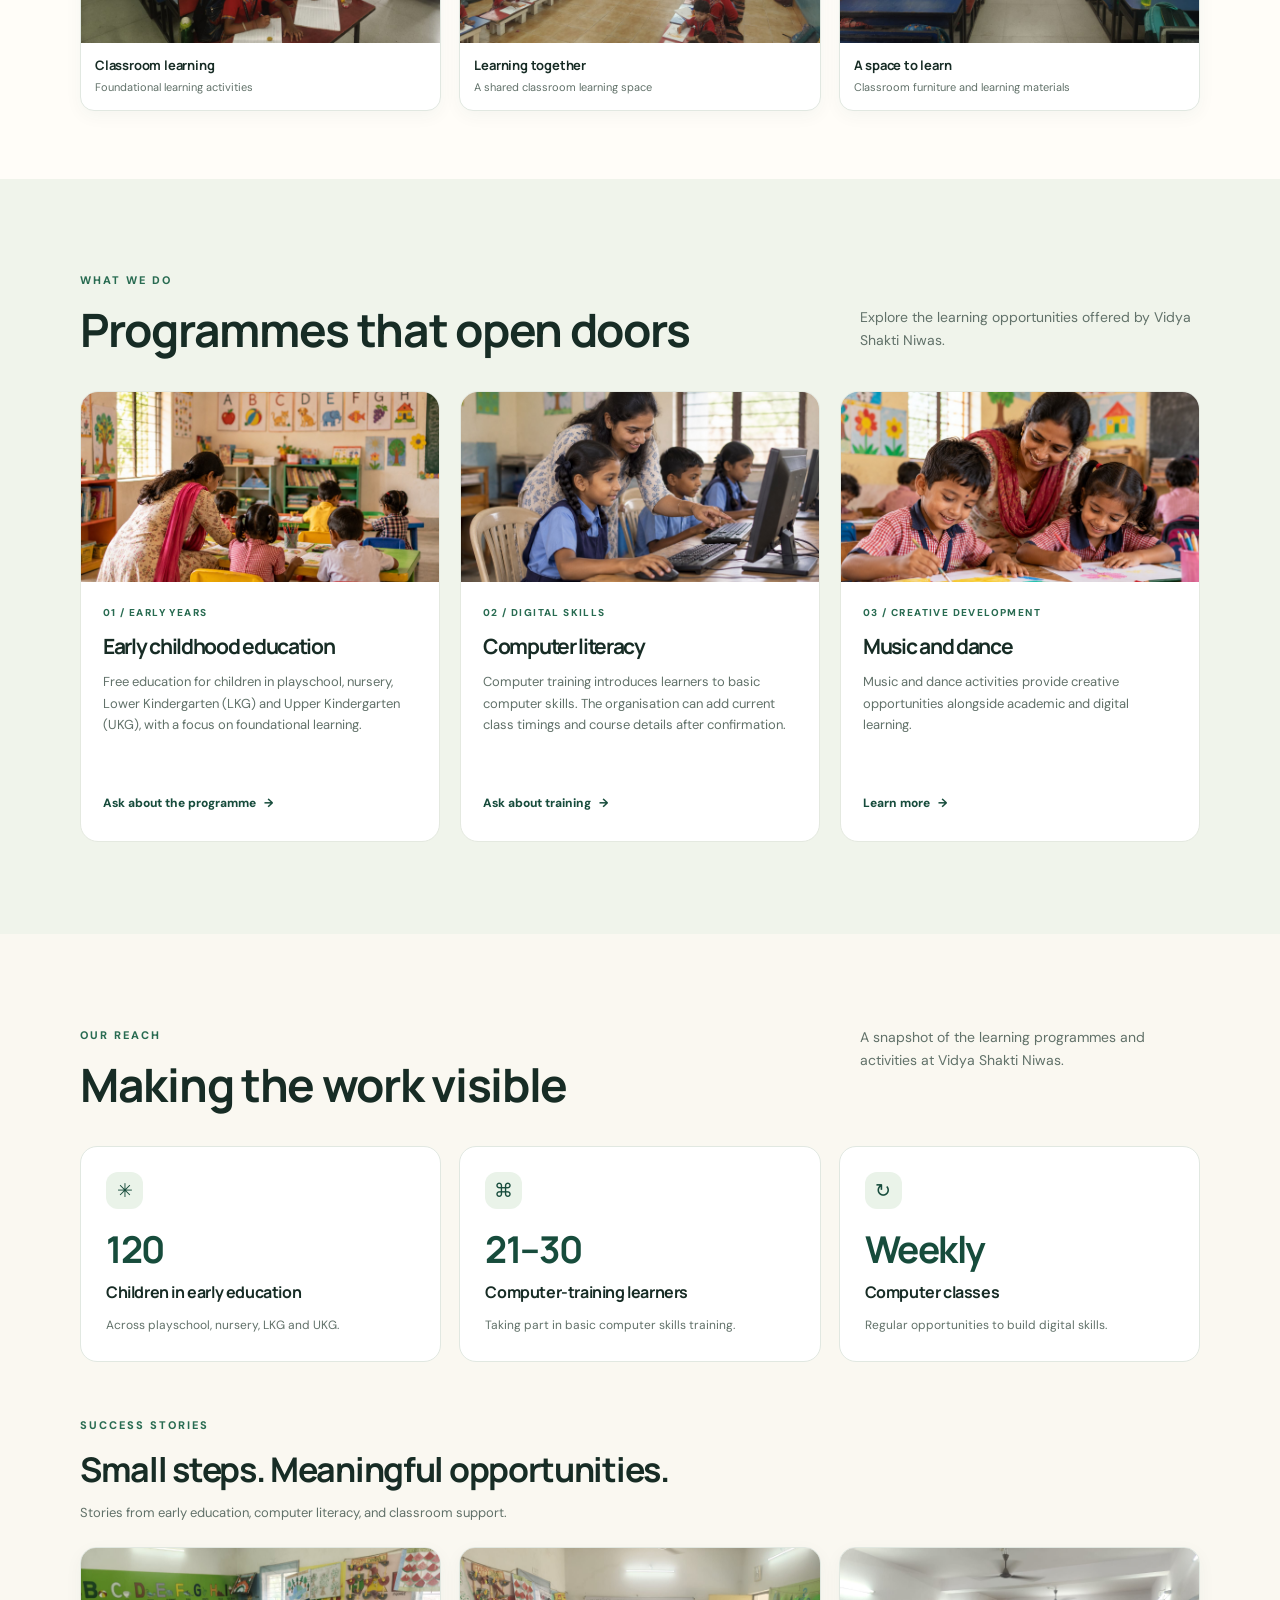
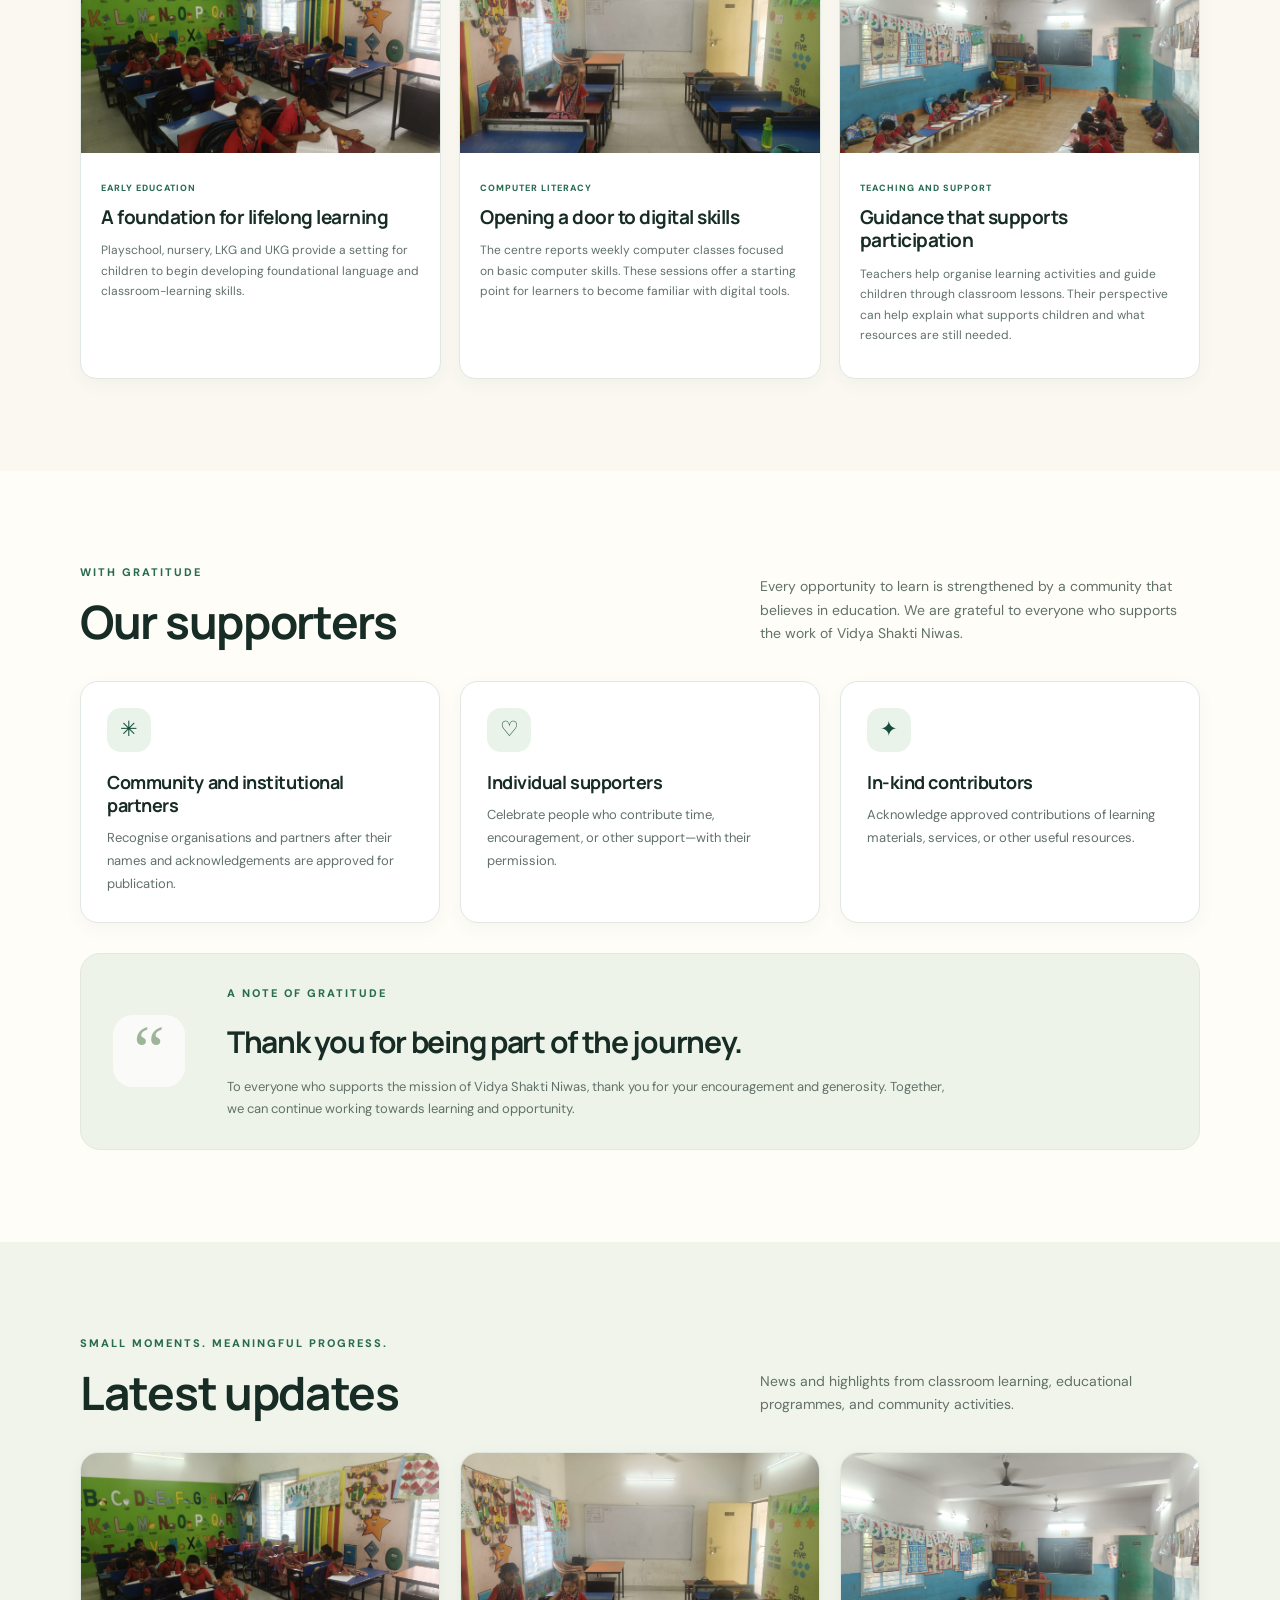
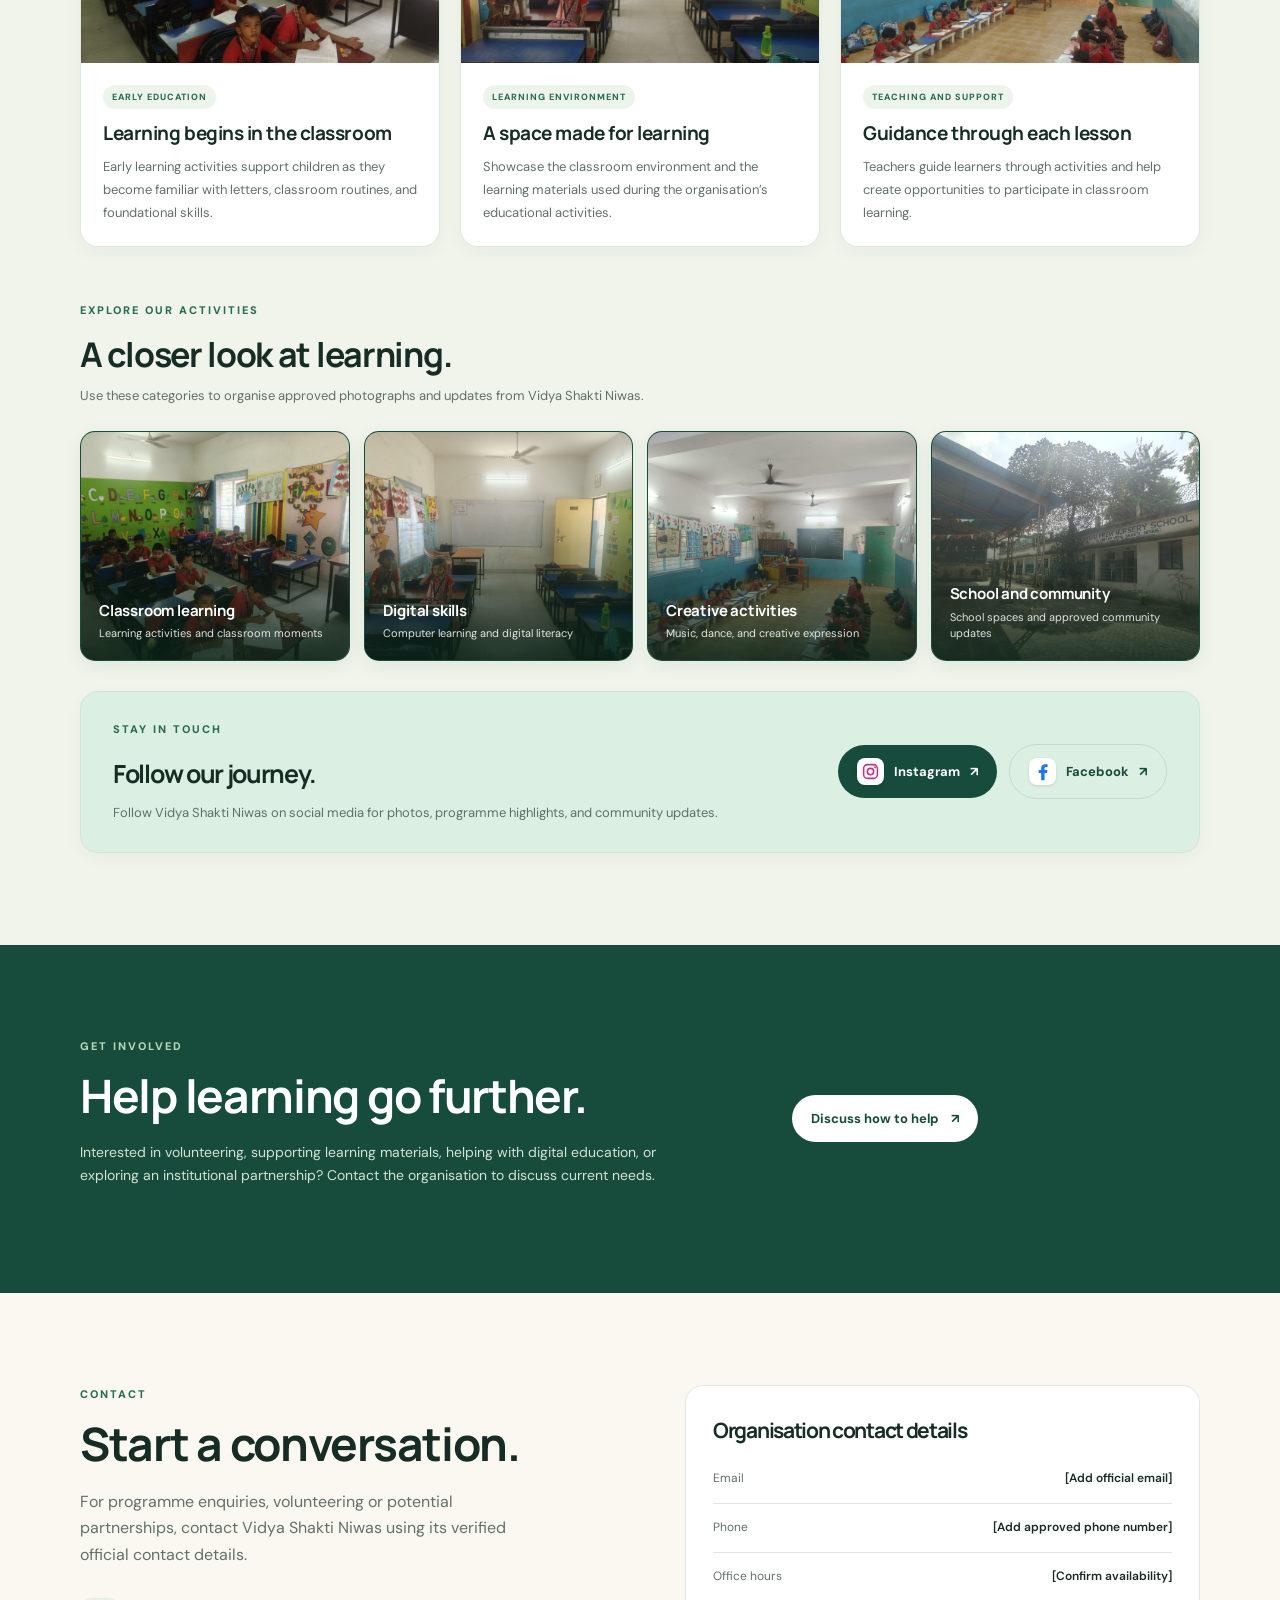
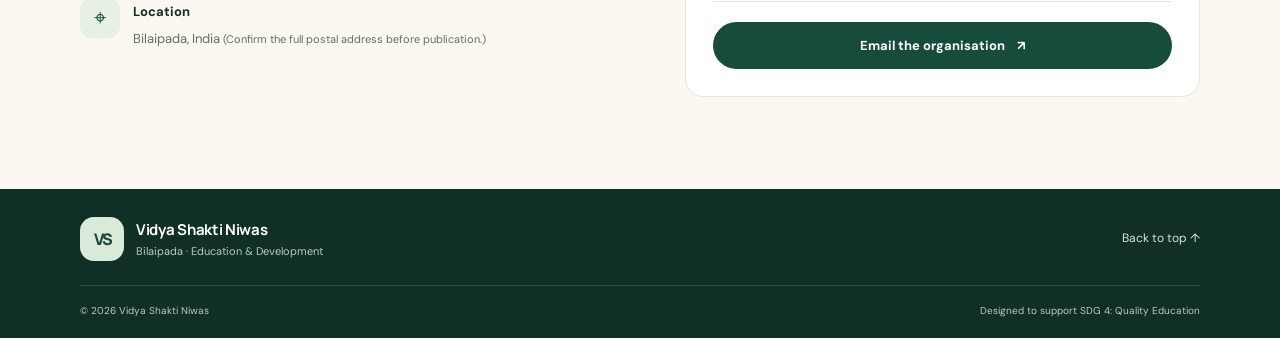
==== commit 13e6a168: "Add files via upload" ====
--- a/index.html
+++ b/index.html
@@ -68,7 +68,6 @@
         <div class="section-copy">
           <p>Vidya Shakti Niwas works in Bilaipada and provides free early education for children in playschool, nursery, LKG and UKG. The organisation also runs a computer training centre and offers music and dance activities.</p>
           <p>This website is designed to help the organisation explain its work, share verified programme information, and make it easier for community members, volunteers and potential supporters to get in touch.</p>
-          <p class="notice"><strong>About this website:</strong> Please ask the organisation to review and approve all public-facing information before the site is shared widely.</p>
         </div>
       </div>
     </section>
@@ -77,13 +76,9 @@
       <div class="container">
         <div class="section-heading">
           <div><p class="eyebrow">School gallery</p><h2>A glimpse inside our school</h2></div>
-          <p>Explore the school campus and classroom learning through a selection of photographs.</p>
+          <p>Explore classroom learning through a selection of photographs.</p>
         </div>
         <div class="photo-grid">
-          <figure class="photo-card photo-card-wide">
-            <img src="assets/school-building.jpeg" alt="School building and courtyard at Shishu Prem Nursery School" loading="lazy">
-            <figcaption><strong>The school campus</strong><span>School building and courtyard</span></figcaption>
-          </figure>
           <figure class="photo-card">
             <img src="assets/classroom-alphabet-learning.jpeg" alt="Children learning in a classroom with alphabet displays" loading="lazy">
             <figcaption><strong>Classroom learning</strong><span>Foundational learning activities</span></figcaption>
@@ -95,10 +90,6 @@
           <figure class="photo-card">
             <img src="assets/classroom-empty-view.jpeg" alt="Classroom desks and educational displays" loading="lazy">
             <figcaption><strong>A space to learn</strong><span>Classroom furniture and learning materials</span></figcaption>
-          </figure>
-          <figure class="photo-card photo-card-wide">
-            <img src="assets/school-gate.jpeg" alt="Entrance gate of Shishu Prem Nursery School" loading="lazy">
-            <figcaption><strong>Welcome to the school</strong><span>School entrance at Bilaipada</span></figcaption>
           </figure>
         </div>
       </div>
@@ -295,7 +286,6 @@
         <div><p class="eyebrow eyebrow-light">Get involved</p><h2>Help learning go further.</h2><p>Interested in volunteering, supporting learning materials, helping with digital education, or exploring an institutional partnership? Contact the organisation to discuss current needs.</p></div>
         <div class="involved-actions">
           <a class="button button-light" href="#contact">Discuss how to help <span aria-hidden="true">↗</span></a>
-          <p>Please confirm current needs and any donation process directly with the organisation. This website does not collect donations.</p>
         </div>
       </div>
     </section>
@@ -309,7 +299,6 @@
           <div class="contact-line"><span>Phone</span><strong>[Add approved phone number]</strong></div>
           <div class="contact-line"><span>Office hours</span><strong>[Confirm availability]</strong></div>
           <a class="button button-primary button-full" href="mailto:REPLACE_WITH_OFFICIAL_EMAIL?subject=Enquiry%20for%20Vidya%20Shakti%20Niwas" id="emailButton">Email the organisation <span aria-hidden="true">↗</span></a>
-          <p class="small-note">The email button will work after you replace the placeholder email in <code>index.html</code>.</p>
         </div>
       </div>
     </section>
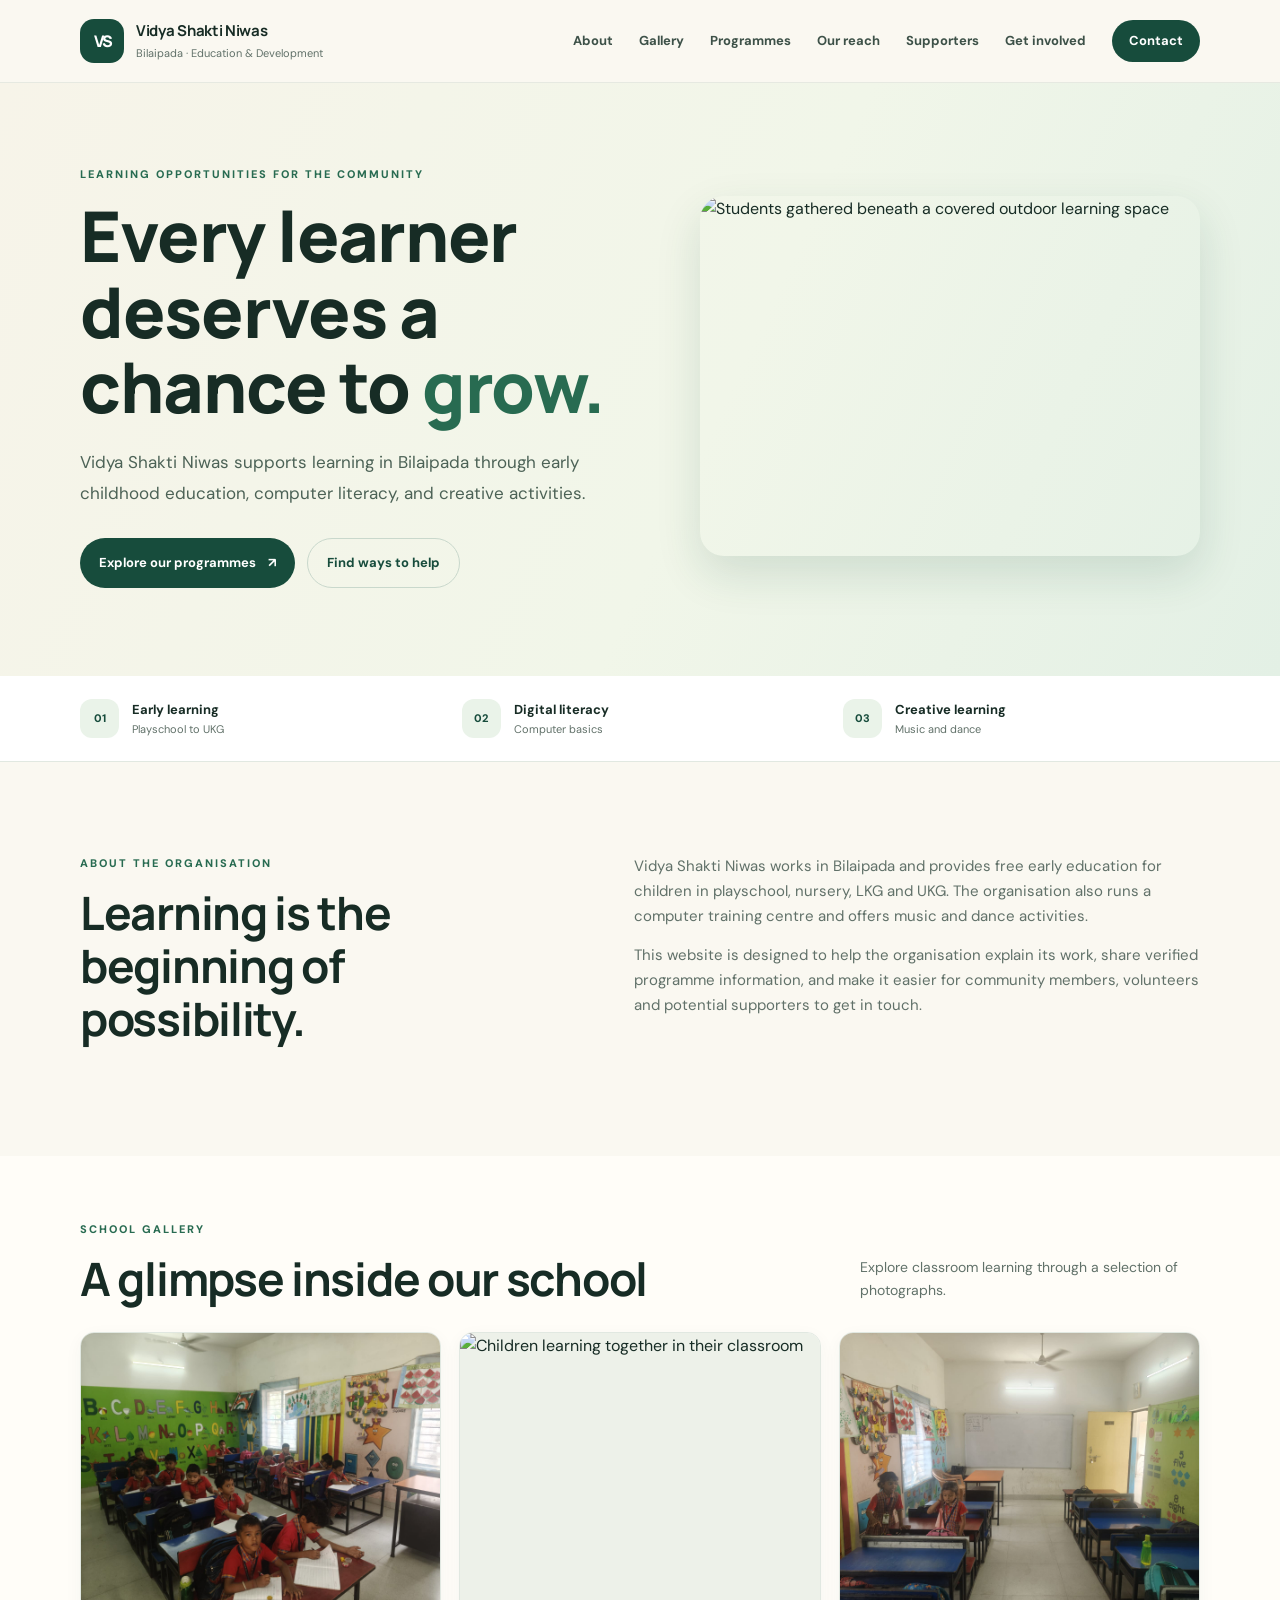
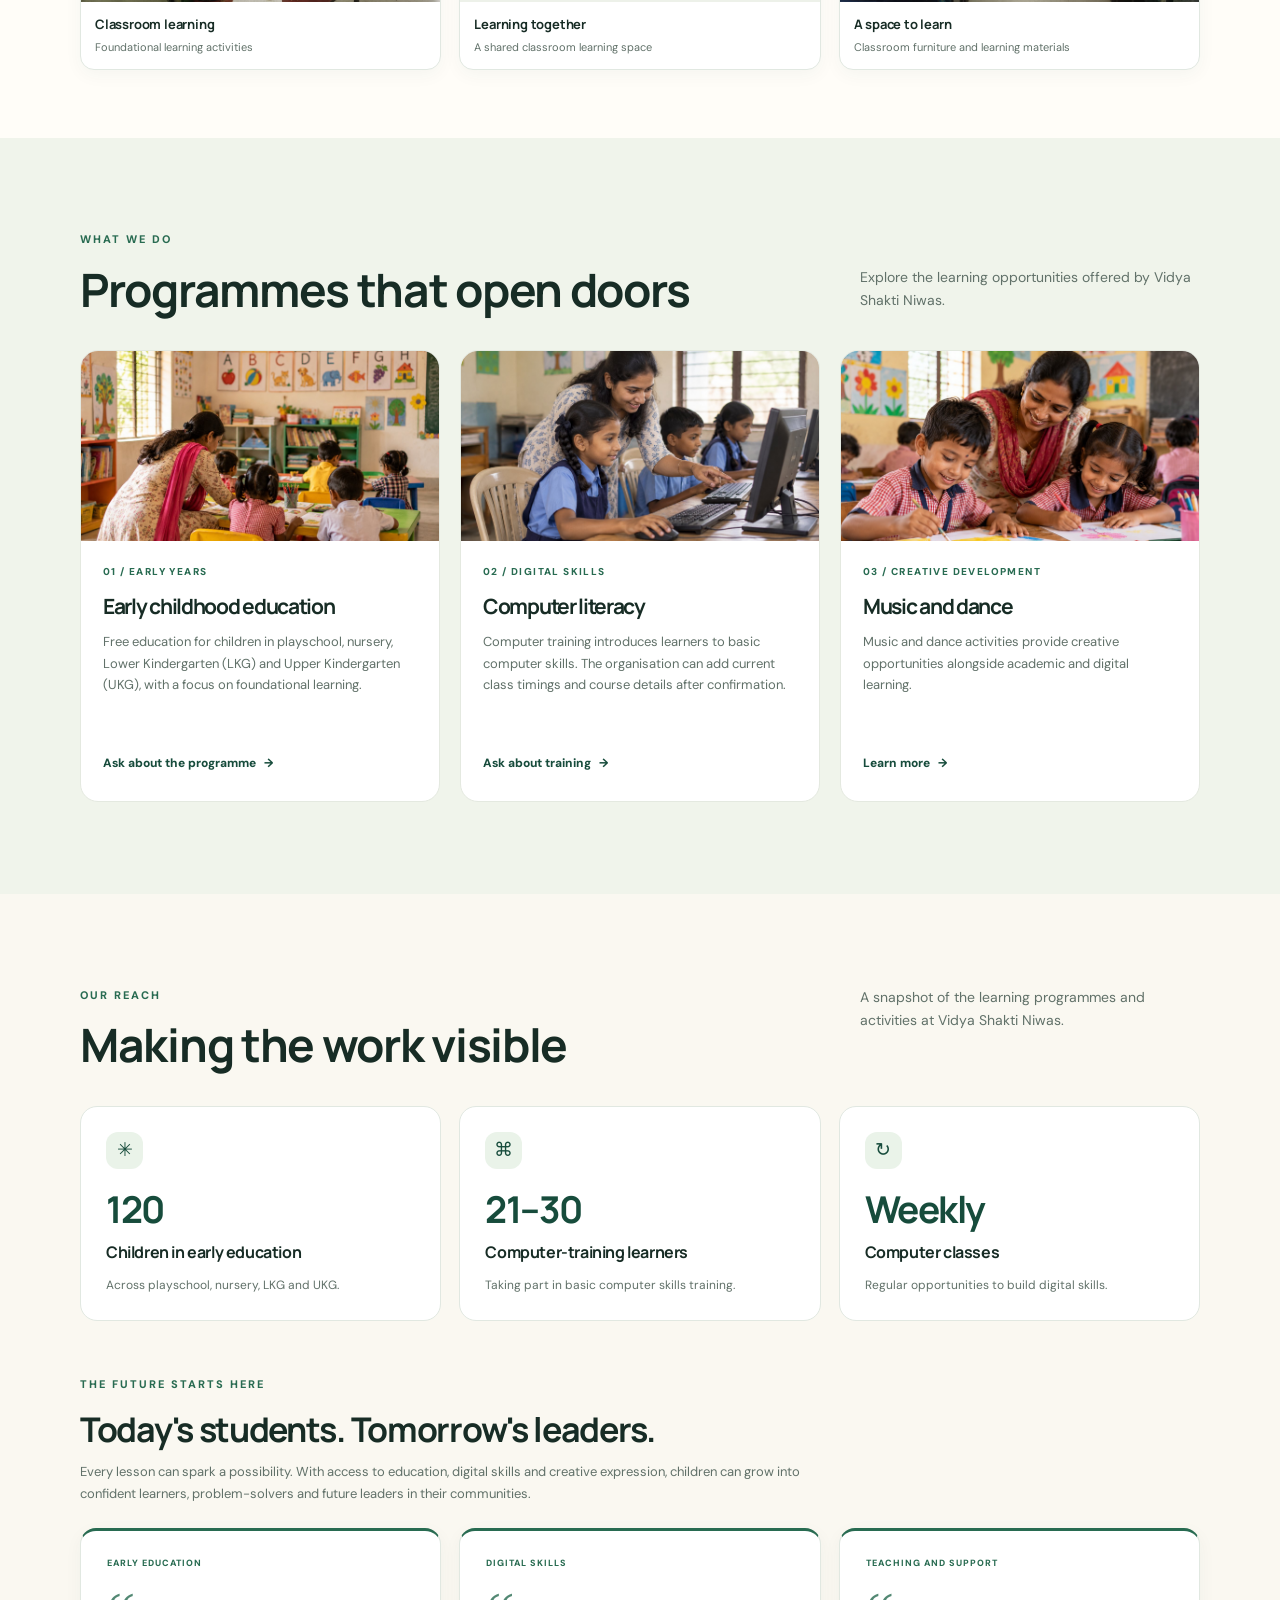
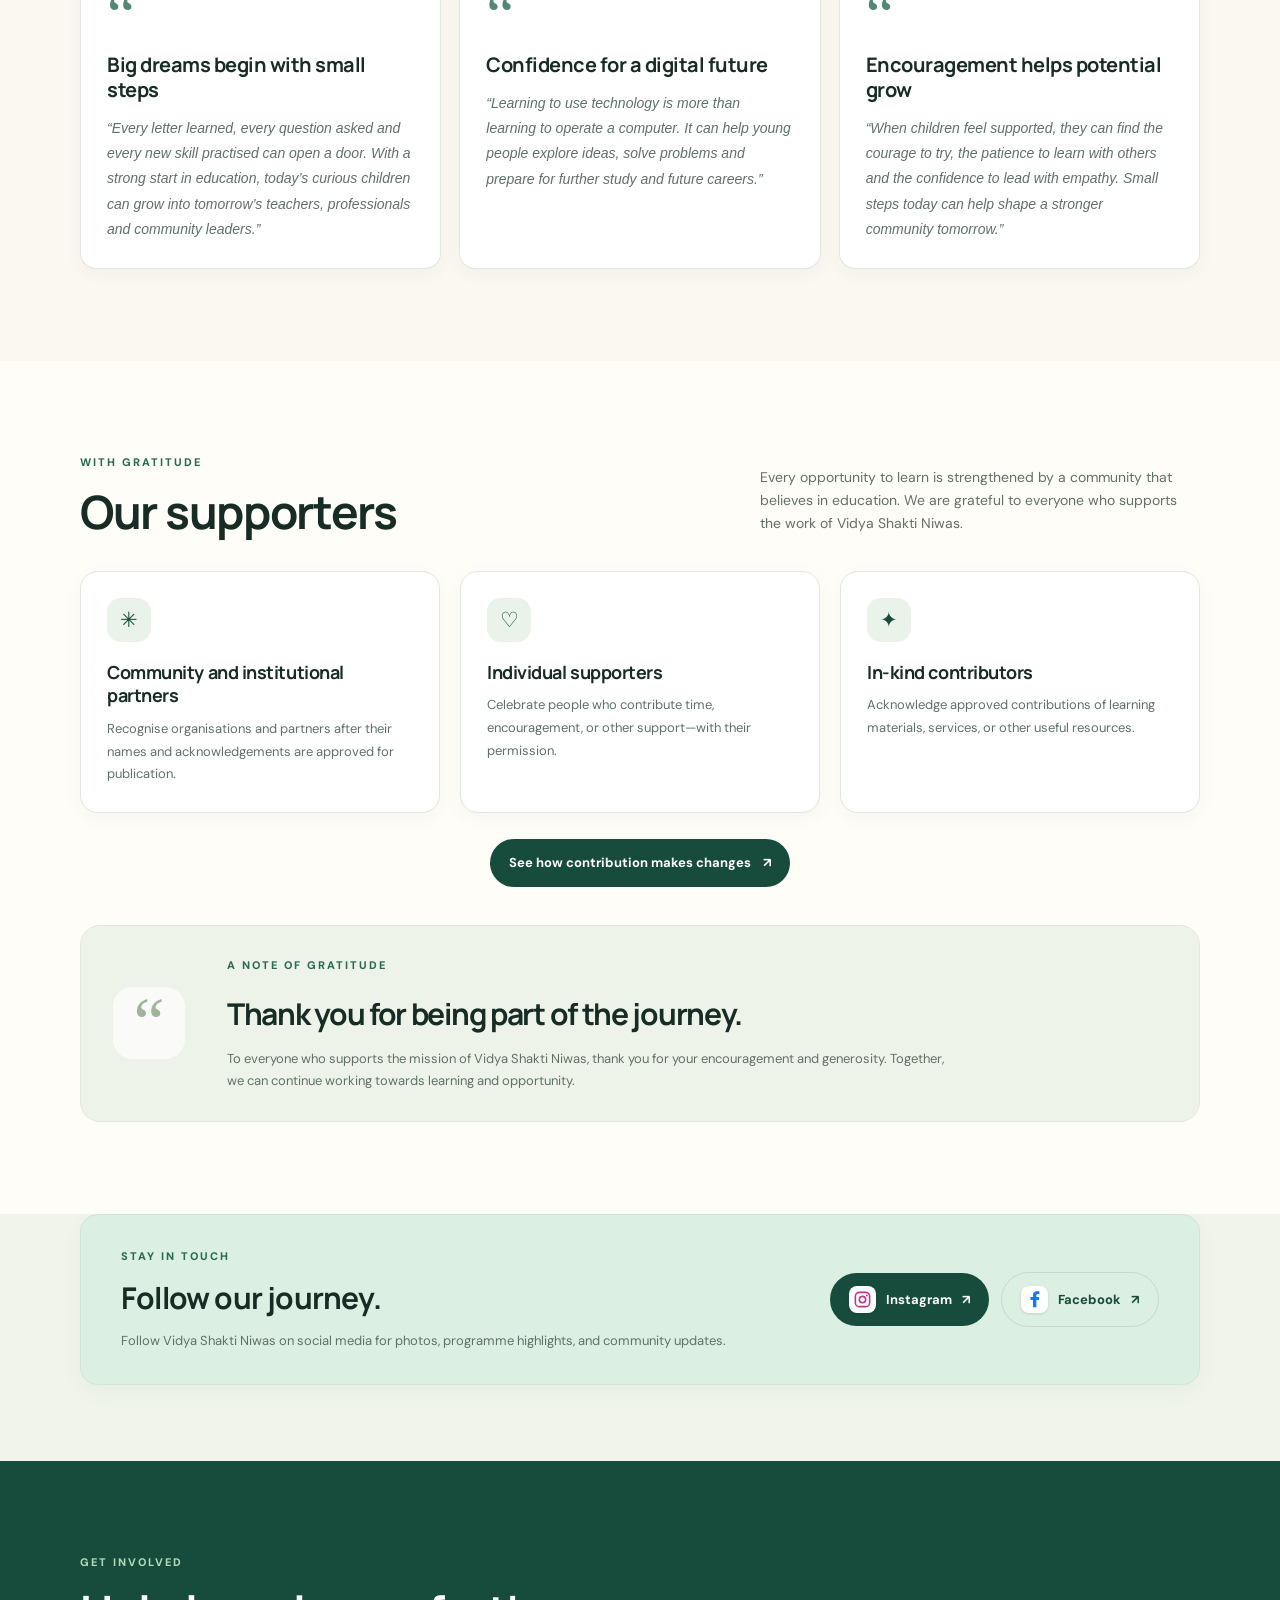
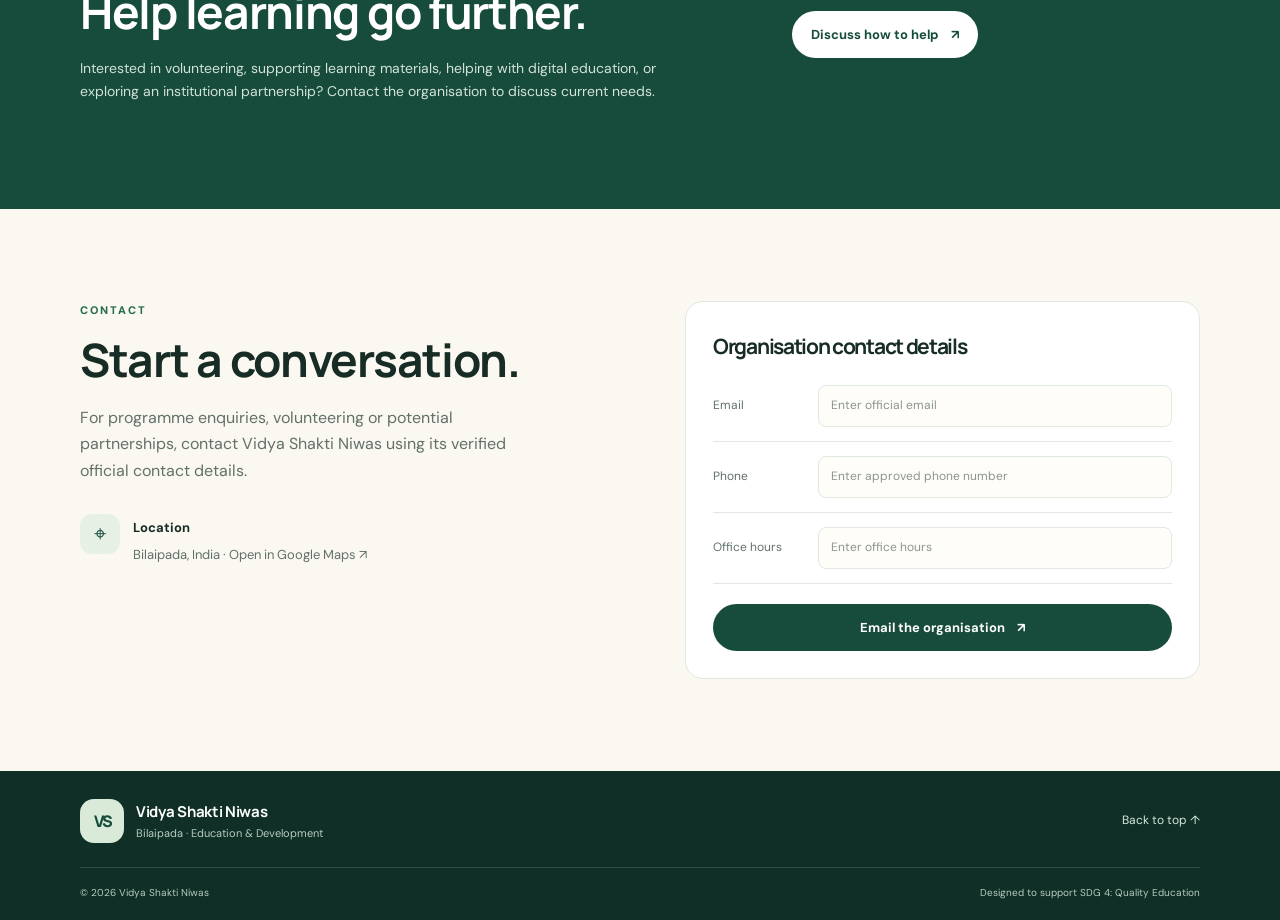
==== commit 872dead8: "Add files via upload" ====
--- a/index.html
+++ b/index.html
@@ -23,7 +23,6 @@
         <a href="#programmes">Programmes</a>
         <a href="#impact">Our reach</a>
         <a href="#supporters">Supporters</a>
-        <a href="#updates">Updates</a>
         <a href="#get-involved">Get involved</a>
         <a class="nav-cta" href="#contact">Contact</a>
       </nav>
@@ -42,12 +41,10 @@
             <a class="button button-primary" href="#programmes">Explore our programmes <span aria-hidden="true">↗</span></a>
             <a class="button button-quiet" href="#get-involved">Find ways to help</a>
           </div>
-          <p class="micro-note">A community-focused initiative aligned with SDG 4: Quality Education.</p>
-        </div>
-        <div class="hero-photo-wrap">
-          <img class="hero-photo" src="assets/school-gate.jpeg" alt="Entrance gate of Shishu Prem Nursery School, a unit of Vidya Shakti Niwas" fetchpriority="high">
-          <p class="photo-caption">Shishu Prem Nursery School · Bilaipada</p>
-        </div>
+        </div>
+        <figure class="hero-photo-wrap">
+          <img class="hero-photo" src="assets/school-community-gathering.jpg" alt="Students gathered beneath a covered outdoor learning space" loading="eager">
+        </figure>
       </div>
     </section>
 
@@ -84,7 +81,7 @@
             <figcaption><strong>Classroom learning</strong><span>Foundational learning activities</span></figcaption>
           </figure>
           <figure class="photo-card">
-            <img src="assets/classroom-wide-view.jpeg" alt="Wide view of a classroom and learning environment" loading="lazy">
+            <img src="assets/classroom-learning-together.jpeg" alt="Children learning together in their classroom" loading="lazy">
             <figcaption><strong>Learning together</strong><span>A shared classroom learning space</span></figcaption>
           </figure>
           <figure class="photo-card">
@@ -130,22 +127,34 @@
           <article class="impact-card"><span class="impact-symbol">↻</span><strong>Weekly</strong><h3>Computer classes</h3><p>Regular opportunities to build digital skills.</p></article>
         </div>
         <div class="stories-heading">
-          <p class="eyebrow">Success stories</p>
-          <h3>Small steps. Meaningful opportunities.</h3>
-          <p>Stories from early education, computer literacy, and classroom support.</p>
-        </div>
-        <div class="success-story-grid">
-          <article class="success-story-card">
-            <img src="assets/classroom-alphabet-learning.jpeg" alt="Children participating in an early learning classroom activity" loading="lazy" width="640" height="427">
-            <div class="success-story-body"><span class="story-tag">Early education</span><h4>A foundation for lifelong learning</h4><p>Playschool, nursery, LKG and UKG provide a setting for children to begin developing foundational language and classroom-learning skills.</p></div>
-          </article>
-          <article class="success-story-card">
-            <img src="assets/classroom-empty-view.jpeg" alt="Learning space with classroom furniture and teaching displays" loading="lazy" width="640" height="427">
-            <div class="success-story-body"><span class="story-tag">Computer literacy</span><h4>Opening a door to digital skills</h4><p>The centre reports weekly computer classes focused on basic computer skills. These sessions offer a starting point for learners to become familiar with digital tools.</p></div>
-          </article>
-          <article class="success-story-card">
-            <img src="assets/classroom-wide-view.jpeg" alt="Teacher supporting children during a classroom lesson" loading="lazy" width="640" height="427">
-            <div class="success-story-body"><span class="story-tag">Teaching and support</span><h4>Guidance that supports participation</h4><p>Teachers help organise learning activities and guide children through classroom lessons. Their perspective can help explain what supports children and what resources are still needed.</p></div>
+          <p class="eyebrow">The future starts here</p>
+          <h3>Today's students. Tomorrow's leaders.</h3>
+          <p>Every lesson can spark a possibility. With access to education, digital skills and creative expression, children can grow into confident learners, problem-solvers and future leaders in their communities.</p>
+        </div>
+        <div class="success-story-grid text-story-grid">
+          <article class="success-story-card text-success-story">
+            <div class="success-story-body">
+              <span class="story-tag">Early education</span>
+              <span class="story-quote-mark" aria-hidden="true">“</span>
+              <h4>Big dreams begin with small steps</h4>
+              <blockquote>“Every letter learned, every question asked and every new skill practised can open a door. With a strong start in education, today’s curious children can grow into tomorrow’s teachers, professionals and community leaders.”</blockquote>
+            </div>
+          </article>
+          <article class="success-story-card text-success-story">
+            <div class="success-story-body">
+              <span class="story-tag">Digital skills</span>
+              <span class="story-quote-mark" aria-hidden="true">“</span>
+              <h4>Confidence for a digital future</h4>
+              <blockquote>“Learning to use technology is more than learning to operate a computer. It can help young people explore ideas, solve problems and prepare for further study and future careers.”</blockquote>
+            </div>
+          </article>
+          <article class="success-story-card text-success-story">
+            <div class="success-story-body">
+              <span class="story-tag">Teaching and support</span>
+              <span class="story-quote-mark" aria-hidden="true">“</span>
+              <h4>Encouragement helps potential grow</h4>
+              <blockquote>“When children feel supported, they can find the courage to try, the patience to learn with others and the confidence to lead with empathy. Small steps today can help shape a stronger community tomorrow.”</blockquote>
+            </div>
           </article>
         </div>
       </div>
@@ -179,6 +188,9 @@
             <h3>In-kind contributors</h3>
             <p>Acknowledge approved contributions of learning materials, services, or other useful resources.</p>
           </article>
+        </div>
+        <div class="supporter-dashboard-cta" style="text-align:center; padding: 26px 0 8px;">
+          <a class="button button-primary" href="impact-dashboard.html">See how contribution makes changes <span aria-hidden="true">↗</span></a>
         </div>
         <div class="gratitude-panel">
           <div class="gratitude-symbol" aria-hidden="true">“</div>
@@ -190,90 +202,21 @@
         </div>
       </div>
     </section>
-
-    <!-- Added section 2: updates and activities, using existing site photographs -->
-    <section class="section section-tint community-updates" id="updates">
-      <div class="container">
-        <div class="community-section-heading">
-          <div>
-            <p class="eyebrow">Small moments. Meaningful progress.</p>
-            <h2>Latest updates</h2>
-          </div>
-          <p>News and highlights from classroom learning, educational programmes, and community activities.</p>
-        </div>
-        <div class="updates-grid">
-          <article class="update-card">
-            <img src="assets/classroom-alphabet-learning.jpeg" alt="Children taking part in an alphabet learning activity" loading="lazy" width="640" height="427">
-            <div class="update-card-body">
-              <span class="update-kicker">Early education</span>
-              <h3>Learning begins in the classroom</h3>
-              <p>Early learning activities support children as they become familiar with letters, classroom routines, and foundational skills.</p>
-            </div>
-          </article>
-          <article class="update-card">
-            <img src="assets/classroom-empty-view.jpeg" alt="Classroom space with desks and educational displays" loading="lazy" width="640" height="427">
-            <div class="update-card-body">
-              <span class="update-kicker">Learning environment</span>
-              <h3>A space made for learning</h3>
-              <p>Showcase the classroom environment and the learning materials used during the organisation’s educational activities.</p>
-            </div>
-          </article>
-          <article class="update-card">
-            <img src="assets/classroom-wide-view.jpeg" alt="Teacher guiding young learners during a lesson" loading="lazy" width="640" height="427">
-            <div class="update-card-body">
-              <span class="update-kicker">Teaching and support</span>
-              <h3>Guidance through each lesson</h3>
-              <p>Teachers guide learners through activities and help create opportunities to participate in classroom learning.</p>
-            </div>
-          </article>
-        </div>
-
-        <div class="activities-heading" id="activities">
-          <p class="eyebrow">Explore our activities</p>
-          <h3>A closer look at learning.</h3>
-          <p>Use these categories to organise approved photographs and updates from Vidya Shakti Niwas.</p>
-        </div>
-        <div class="activities-grid">
-          <article class="activity-tile">
-            <img src="assets/classroom-alphabet-learning.jpeg" alt="Young learners seated at classroom desks" loading="lazy">
-            <div><h4>Classroom learning</h4><p>Learning activities and classroom moments</p></div>
-          </article>
-          <article class="activity-tile">
-            <img src="assets/classroom-empty-view.jpeg" alt="Classroom furniture and learning displays" loading="lazy">
-            <div><h4>Digital skills</h4><p>Computer learning and digital literacy</p></div>
-          </article>
-          <article class="activity-tile">
-            <img src="assets/classroom-wide-view.jpeg" alt="Wide view of the school classroom" loading="lazy">
-            <div><h4>Creative activities</h4><p>Music, dance, and creative expression</p></div>
-          </article>
-          <article class="activity-tile">
-            <img src="assets/school-building.jpeg" alt="School building and courtyard" loading="lazy">
-            <div><h4>School and community</h4><p>School spaces and approved community updates</p></div>
-          </article>
-        </div>
+<section class="section social-follow-section" aria-labelledby="social-follow-title">
+      <div class="container">
         <div class="updates-connect-panel">
           <div>
             <p class="eyebrow">Stay in touch</p>
-            <h3>Follow our journey.</h3>
+            <h3 id="social-follow-title">Follow our journey.</h3>
             <p>Follow Vidya Shakti Niwas on social media for photos, programme highlights, and community updates.</p>
           </div>
-          <div class="social-links" aria-label="Vidya Shakti Niwas social media profiles">
-            <a class="button button-primary social-button instagram-button" href="https://www.instagram.com/vidyashaktiniyas/" target="_blank" rel="noopener noreferrer" aria-label="Follow Vidya Shakti Niwas on Instagram">
-              <span class="social-brand-icon instagram-icon" aria-hidden="true">
-                <svg viewBox="0 0 24 24" focusable="false">
-                  <rect x="3.3" y="3.3" width="17.4" height="17.4" rx="5" fill="none" stroke="currentColor" stroke-width="2"/>
-                  <circle cx="12" cy="12" r="4" fill="none" stroke="currentColor" stroke-width="2"/>
-                  <circle cx="17.7" cy="6.6" r="1.2" fill="currentColor"/>
-                </svg>
-              </span>
+          <div class="social-links">
+            <a class="button button-primary social-button" href="https://www.instagram.com/vidyashaktiniyas/" target="_blank" rel="noopener noreferrer" aria-label="Follow Vidya Shakti Niwas on Instagram">
+              <span class="social-brand-icon instagram-icon" aria-hidden="true"><svg viewBox="0 0 24 24" fill="none" xmlns="http://www.w3.org/2000/svg"><rect x="3" y="3" width="18" height="18" rx="5" stroke="currentColor" stroke-width="2"/><circle cx="12" cy="12" r="4" stroke="currentColor" stroke-width="2"/><circle cx="17.5" cy="6.8" r="1.2" fill="currentColor"/></svg></span>
               Instagram <span aria-hidden="true">↗</span>
             </a>
-            <a class="button button-quiet social-button facebook-button" href="https://www.facebook.com/p/Vidya-shakti-niyas-100068247683896/" target="_blank" rel="noopener noreferrer" aria-label="Follow Vidya Shakti Niwas on Facebook">
-              <span class="social-brand-icon facebook-icon" aria-hidden="true">
-                <svg viewBox="0 0 24 24" focusable="false">
-                  <path d="M13.7 21v-8h2.7l.4-3.1h-3.1V8c0-.9.3-1.5 1.6-1.5H17V3.7c-.3 0-1.4-.1-2.6-.1-2.6 0-4.4 1.6-4.4 4.5v1.8H7.3V13H10v8h3.7z" fill="currentColor"/>
-                </svg>
-              </span>
+            <a class="button button-quiet social-button" href="https://www.facebook.com/p/Vidya-shakti-niyas-100068247683896/" target="_blank" rel="noopener noreferrer" aria-label="Follow Vidya Shakti Niwas on Facebook">
+              <span class="social-brand-icon facebook-icon" aria-hidden="true"><svg viewBox="0 0 24 24" xmlns="http://www.w3.org/2000/svg"><path fill="currentColor" d="M13.5 21v-8h2.7l.4-3.1h-3.1V8c0-.9.3-1.5 1.6-1.5h1.7V3.7c-.3 0-1.4-.1-2.6-.1-2.6 0-4.4 1.6-4.4 4.5v1.8H7V13h2.8v8z"/></svg></span>
               Facebook <span aria-hidden="true">↗</span>
             </a>
           </div>
@@ -292,13 +235,13 @@
 
     <section class="section contact-section" id="contact">
       <div class="container contact-grid">
-        <div><p class="eyebrow">Contact</p><h2>Start a conversation.</h2><p>For programme enquiries, volunteering or potential partnerships, contact Vidya Shakti Niwas using its verified official contact details.</p><div class="contact-location"><span aria-hidden="true">⌖</span><div><strong>Location</strong><p>Bilaipada, India <span class="small-note">(Confirm the full postal address before publication.)</span></p></div></div></div>
+        <div><p class="eyebrow">Contact</p><h2>Start a conversation.</h2><p>For programme enquiries, volunteering or potential partnerships, contact Vidya Shakti Niwas using its verified official contact details.</p><div class="contact-location"><span aria-hidden="true">⌖</span><div><strong>Location</strong><p><a class="location-map-link" href="https://maps.app.goo.gl/6gzriE2rU4JqGjqt5" target="_blank" rel="noopener noreferrer" aria-label="Open Bilaipada location in Google Maps">Bilaipada, India · Open in Google Maps ↗</a></p></div></div></div>
         <div class="contact-box">
           <h3>Organisation contact details</h3>
-          <div class="contact-line"><span>Email</span><strong>[Add official email]</strong></div>
-          <div class="contact-line"><span>Phone</span><strong>[Add approved phone number]</strong></div>
-          <div class="contact-line"><span>Office hours</span><strong>[Confirm availability]</strong></div>
-          <a class="button button-primary button-full" href="mailto:REPLACE_WITH_OFFICIAL_EMAIL?subject=Enquiry%20for%20Vidya%20Shakti%20Niwas" id="emailButton">Email the organisation <span aria-hidden="true">↗</span></a>
+          <div class="contact-line contact-line-input"><label for="officialEmail">Email</label><input id="officialEmail" type="email" placeholder="Enter official email" autocomplete="email"></div>
+          <div class="contact-line contact-line-input"><label for="officialPhone">Phone</label><input id="officialPhone" type="tel" placeholder="Enter approved phone number" autocomplete="tel"></div>
+          <div class="contact-line contact-line-input"><label for="officeHours">Office hours</label><input id="officeHours" type="text" placeholder="Enter office hours"></div>
+          <a class="button button-primary button-full" href="#contact" id="emailButton">Email the organisation <span aria-hidden="true">↗</span></a>
         </div>
       </div>
     </section>
--- a/style.css
+++ b/style.css
@@ -114,7 +114,12 @@
 .contact-box{padding:27px;background:white;border:1px solid var(--line);border-radius:18px}
 .contact-box h3{font-size:21px;margin-bottom:8px}
 .contact-line{display:flex;justify-content:space-between;gap:15px;padding:14px 0;border-bottom:1px solid var(--line);font-size:12px}
-.contact-line span{color:var(--muted)}.contact-line strong{text-align:right;font-weight:600}
+.contact-line span,.contact-line label{color:var(--muted)}.contact-line strong{text-align:right;font-weight:600}
+.contact-line-input{align-items:center}
+.contact-line-input label{flex:0 0 90px}
+.contact-line-input input{min-width:0;width:100%;padding:10px 12px;border:1px solid var(--line);border-radius:8px;background:#fffdf8;color:var(--ink);font:inherit;font-size:12px;outline:none}
+.contact-line-input input:focus{border-color:var(--green);box-shadow:0 0 0 3px #1b66521c}
+.contact-line-input input::placeholder{color:#89958e}
 .button-full{width:100%;margin-top:20px}
 .site-footer{background:#102f26;color:white;padding:28px 0 18px}
 .footer-top,.footer-bottom{display:flex;align-items:center;justify-content:space-between;gap:20px}
@@ -397,3 +402,21 @@
   .community-updates .update-card > img { height: 220px; flex-basis: 220px; }
   .community-updates .update-card-body { padding: 20px; }
 }
+
+.location-map-link{color:var(--muted);text-decoration:none;border-bottom:1px solid transparent;transition:border-color .2s,color .2s}.location-map-link:hover,.location-map-link:focus-visible{color:var(--green);border-bottom-color:currentColor}
+
+/* Text-only, quotation-led success stories */
+.text-story-grid{align-items:stretch}
+.text-success-story{min-height:300px;display:flex;background:#fff;border-top:3px solid var(--green-2)}
+.text-success-story .success-story-body{padding:26px;display:flex;flex-direction:column;align-items:flex-start}
+.story-quote-mark{font-family:Georgia,serif;font-size:64px;line-height:.8;color:var(--green-2);opacity:.8;margin:8px 0 12px}
+.text-success-story .success-story-body h4{font-size:20px;margin-bottom:14px}
+.text-success-story blockquote{margin:0;color:var(--muted);font-size:14px;line-height:1.8;font-style:italic}
+@media(max-width:850px){.text-success-story{min-height:0}}
+
+/* Social media follow panel on the homepage */
+.social-follow-section{padding-top:0;padding-bottom:76px;background:#f0f4eb}
+.social-follow-section .updates-connect-panel{margin-top:0;padding:32px 40px;border:1px solid #d0e4d5;box-shadow:0 8px 24px rgba(23,76,60,.035)}
+.social-follow-section .updates-connect-panel h3{font-family:Manrope,sans-serif;font-size:clamp(22px,2.5vw,30px);line-height:1.2;letter-spacing:-.8px;margin:8px 0 14px}
+.social-follow-section .social-links .button-quiet{border:1px solid #c9d8cc;color:var(--green);background:transparent}
+@media(max-width:680px){.social-follow-section{padding-bottom:52px}.social-follow-section .updates-connect-panel{padding:24px;gap:20px}.social-follow-section .social-links{width:100%}.social-follow-section .social-links .button{flex:1;padding:11px 12px}}
